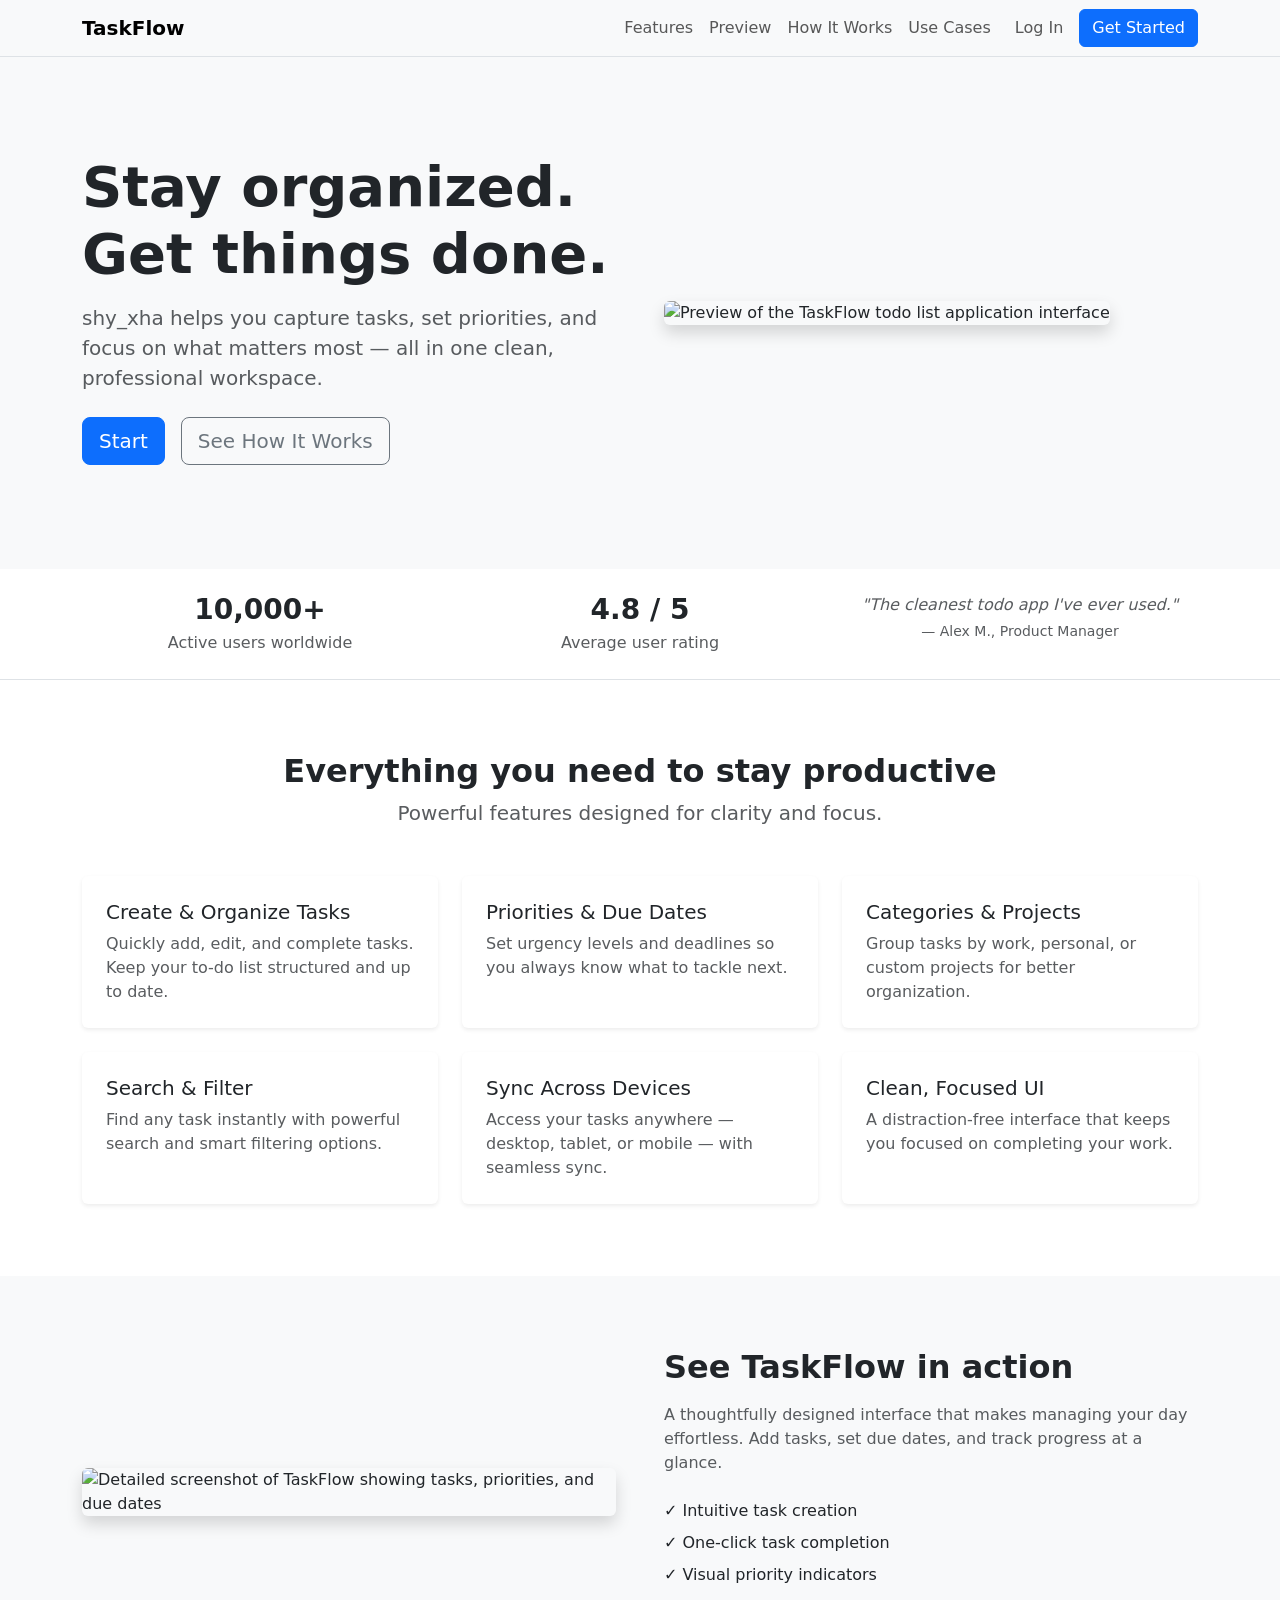
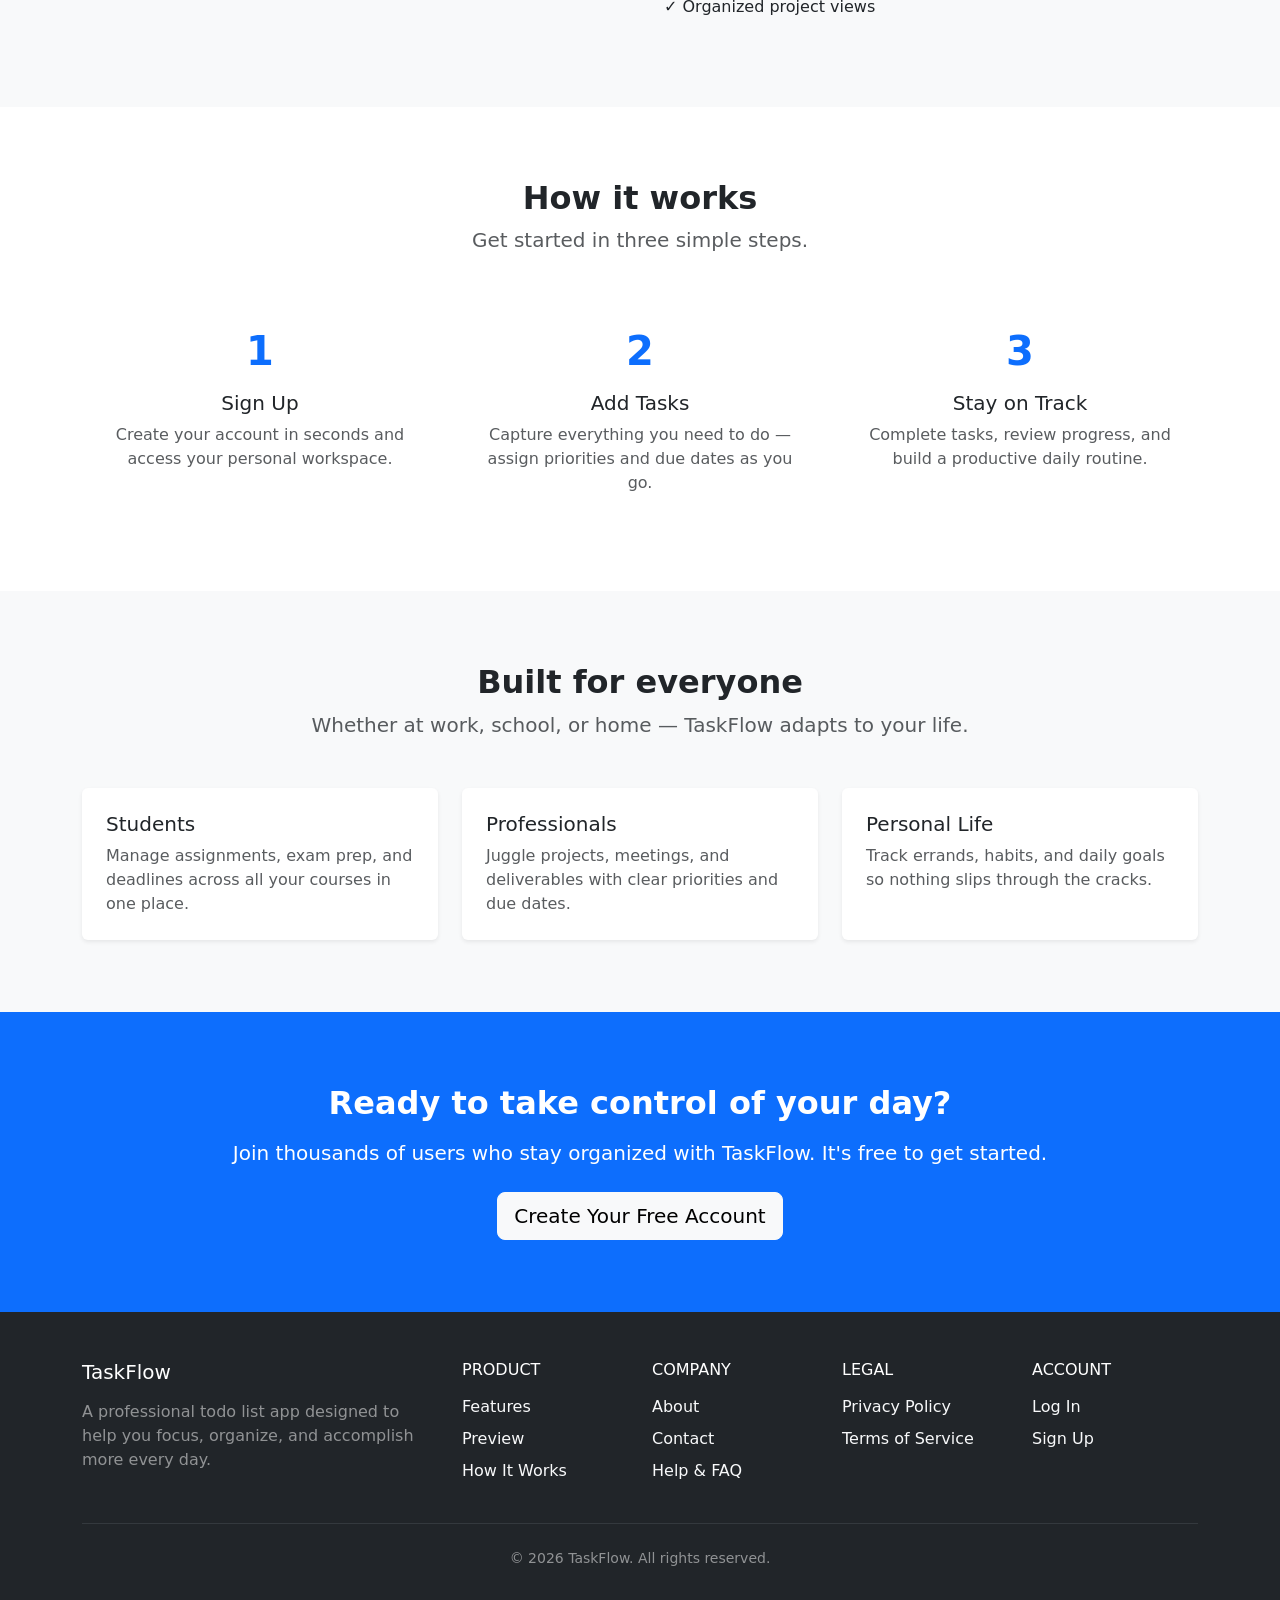
==== index.html @ 040ce237 "Add files via upload html part of todo list" ====
<!DOCTYPE html>
<html lang="en">
<head>
  <meta charset="UTF-8">
  <meta name="viewport" content="width=device-width, initial-scale=1.0">
  <meta name="description" content="A professional todo list app to help you stay organized and get things done.">
  <title>Shy_xhaTodo </title>
  <link href="https://cdn.jsdelivr.net/npm/bootstrap@5.3.3/dist/css/bootstrap.min.css" rel="stylesheet">
</head>
<body>

  <!-- Header & Navigation Section-->
  <header>
    <nav class="navbar navbar-expand-lg navbar-light bg-light border-bottom">
      <div class="container">
        <a class="navbar-brand fw-bold" href="#">TaskFlow</a>
        <button
          class="navbar-toggler"
          type="button"
          data-bs-toggle="collapse"
          data-bs-target="#mainNavbar"
          aria-controls="mainNavbar"
          aria-expanded="false"
          aria-label="Toggle navigation"
        >
          <span class="navbar-toggler-icon"></span>
        </button>
        <div class="collapse navbar-collapse" id="mainNavbar">
          <ul class="navbar-nav ms-auto mb-2 mb-lg-0 align-items-lg-center">
            <li class="nav-item">
              <a class="nav-link" href="#features">Features</a>
            </li>
            <li class="nav-item">
              <a class="nav-link" href="#preview">Preview</a>
            </li>
            <li class="nav-item">
              <a class="nav-link" href="#how-it-works">How It Works</a>
            </li>
            <li class="nav-item">
              <a class="nav-link" href="#use-cases">Use Cases</a>
            </li>
            <li class="nav-item ms-lg-2">
              <a class="nav-link" href="#">Log In</a>
            </li>
            <li class="nav-item ms-lg-2">
              <a class="btn btn-primary" href="#">Get Started</a>
            </li>
          </ul>
        </div>
      </div>
    </nav>
  </header>

  <main>

    <!-- Hero Section-->
    <section class="py-5 bg-light" id="hero">
      <div class="container py-5">
        <div class="row align-items-center g-5">
          <div class="col-lg-6">
            <h1 class="display-4 fw-bold mb-3">Stay organized. Get things done.</h1>
            <p class="lead text-muted mb-4">
              shy_xha helps you capture tasks, set priorities, and focus on what matters most — all in one clean, professional workspace.
            </p>
            <div class="d-flex flex-wrap align-items-center">
              <a class="btn btn-primary btn-lg me-3 mb-2" href="#">Start </a>
              <a class="btn btn-outline-secondary btn-lg mb-2" href="#how-it-works">See How It Works</a>
            </div>
          </div>
          <div class="col-lg-6">
            <figure class="mb-0">
              <img
                src="https://via.placeholder.com/600x400?text=TaskFlow+App+Preview"
                class="img-fluid rounded shadow"
                alt="Preview of the TaskFlow todo list application interface"
              >
            </figure>
          </div>
        </div>
      </div>
    </section>

    <!-- Social Proof Section-->
    <section class="py-4 border-bottom" id="social-proof">
      <div class="container">
        <div class="row text-center g-4">
          <div class="col-md-4">
            <p class="h3 fw-bold mb-1">10,000+</p>
            <p class="text-muted mb-0">Active users worldwide</p>
          </div>
          <div class="col-md-4">
            <p class="h3 fw-bold mb-1">4.8 / 5</p>
            <p class="text-muted mb-0">Average user rating</p>
          </div>
          <div class="col-md-4">
            <blockquote class="mb-0">
              <p class="fst-italic text-muted mb-1">"The cleanest todo app I've ever used."</p>
              <footer class="text-muted small">— Alex M., Product Manager</footer>
            </blockquote>
          </div>
        </div>
      </div>
    </section>

    <!-- Features Section-->
    <section class="py-5" id="features">
      <div class="container py-4">
        <div class="text-center mb-5">
          <h2 class="fw-bold">Everything you need to stay productive</h2>
          <p class="text-muted lead">Powerful features designed for clarity and focus.</p>
        </div>
        <div class="row g-4">
          <article class="col-md-6 col-lg-4">
            <div class="card h-100 border-0 shadow-sm">
              <div class="card-body p-4">
                <h3 class="h5 card-title">Create &amp; Organize Tasks</h3>
                <p class="card-text text-muted">
                  Quickly add, edit, and complete tasks. Keep your to-do list structured and up to date.
                </p>
              </div>
            </div>
          </article>
          <article class="col-md-6 col-lg-4">
            <div class="card h-100 border-0 shadow-sm">
              <div class="card-body p-4">
                <h3 class="h5 card-title">Priorities &amp; Due Dates</h3>
                <p class="card-text text-muted">
                  Set urgency levels and deadlines so you always know what to tackle next.
                </p>
              </div>
            </div>
          </article>
          <article class="col-md-6 col-lg-4">
            <div class="card h-100 border-0 shadow-sm">
              <div class="card-body p-4">
                <h3 class="h5 card-title">Categories &amp; Projects</h3>
                <p class="card-text text-muted">
                  Group tasks by work, personal, or custom projects for better organization.
                </p>
              </div>
            </div>
          </article>
          <article class="col-md-6 col-lg-4">
            <div class="card h-100 border-0 shadow-sm">
              <div class="card-body p-4">
                <h3 class="h5 card-title">Search &amp; Filter</h3>
                <p class="card-text text-muted">
                  Find any task instantly with powerful search and smart filtering options.
                </p>
              </div>
            </div>
          </article>
          <article class="col-md-6 col-lg-4">
            <div class="card h-100 border-0 shadow-sm">
              <div class="card-body p-4">
                <h3 class="h5 card-title">Sync Across Devices</h3>
                <p class="card-text text-muted">
                  Access your tasks anywhere — desktop, tablet, or mobile — with seamless sync.
                </p>
              </div>
            </div>
          </article>
          <article class="col-md-6 col-lg-4">
            <div class="card h-100 border-0 shadow-sm">
              <div class="card-body p-4">
                <h3 class="h5 card-title">Clean, Focused UI</h3>
                <p class="card-text text-muted">
                  A distraction-free interface that keeps you focused on completing your work.
                </p>
              </div>
            </div>
          </article>
        </div>
      </div>
    </section>

    <!-- Product Preview Section-->
    <section class="py-5 bg-light" id="preview">
      <div class="container py-4">
        <div class="row align-items-center g-5">
          <div class="col-lg-6 order-lg-2">
            <h2 class="fw-bold mb-3">See TaskFlow in action</h2>
            <p class="text-muted mb-4">
              A thoughtfully designed interface that makes managing your day effortless. Add tasks, set due dates, and track progress at a glance.
            </p>
            <ul class="list-unstyled">
              <li class="mb-2">✓ Intuitive task creation</li>
              <li class="mb-2">✓ One-click task completion</li>
              <li class="mb-2">✓ Visual priority indicators</li>
              <li class="mb-2">✓ Organized project views</li>
            </ul>
          </div>
          <div class="col-lg-6 order-lg-1">
            <figure class="mb-0">
              <img
                src="https://via.placeholder.com/600x450?text=Product+Screenshot"
                class="img-fluid rounded shadow"
                alt="Detailed screenshot of TaskFlow showing tasks, priorities, and due dates"
              >
            </figure>
          </div>
        </div>
      </div>
    </section>

    <!-- How It Works Section-->
    <section class="py-5" id="how-it-works">
      <div class="container py-4">
        <div class="text-center mb-5">
          <h2 class="fw-bold">How it works</h2>
          <p class="text-muted lead">Get started in three simple steps.</p>
        </div>
        <div class="row g-4 text-center">
          <article class="col-md-4">
            <div class="p-4">
              <p class="display-6 fw-bold text-primary mb-3">1</p>
              <h3 class="h5">Sign Up</h3>
              <p class="text-muted mb-0">
                Create your  account in seconds and access your personal workspace.
              </p>
            </div>
          </article>
          <article class="col-md-4">
            <div class="p-4">
              <p class="display-6 fw-bold text-primary mb-3">2</p>
              <h3 class="h5">Add Tasks</h3>
              <p class="text-muted mb-0">
                Capture everything you need to do — assign priorities and due dates as you go.
              </p>
            </div>
          </article>
          <article class="col-md-4">
            <div class="p-4">
              <p class="display-6 fw-bold text-primary mb-3">3</p>
              <h3 class="h5">Stay on Track</h3>
              <p class="text-muted mb-0">
                Complete tasks, review progress, and build a productive daily routine.
              </p>
            </div>
          </article>
        </div>
      </div>
    </section>

    <!-- Use Cases Section-->
    <section class="py-5 bg-light" id="use-cases">
      <div class="container py-4">
        <div class="text-center mb-5">
          <h2 class="fw-bold">Built for everyone</h2>
          <p class="text-muted lead">Whether at work, school, or home — TaskFlow adapts to your life.</p>
        </div>
        <div class="row g-4">
          <article class="col-md-4">
            <div class="card h-100 border-0 shadow-sm">
              <div class="card-body p-4">
                <h3 class="h5 card-title">Students</h3>
                <p class="card-text text-muted mb-0">
                  Manage assignments, exam prep, and deadlines across all your courses in one place.
                </p>
              </div>
            </div>
          </article>
          <article class="col-md-4">
            <div class="card h-100 border-0 shadow-sm">
              <div class="card-body p-4">
                <h3 class="h5 card-title">Professionals</h3>
                <p class="card-text text-muted mb-0">
                  Juggle projects, meetings, and deliverables with clear priorities and due dates.
                </p>
              </div>
            </div>
          </article>
          <article class="col-md-4">
            <div class="card h-100 border-0 shadow-sm">
              <div class="card-body p-4">
                <h3 class="h5 card-title">Personal Life</h3>
                <p class="card-text text-muted mb-0">
                  Track errands, habits, and daily goals so nothing slips through the cracks.
                </p>
              </div>
            </div>
          </article>
        </div>
      </div>
    </section>

    <!-- Final Call-to-Action Section-->
    <section class="py-5 bg-primary text-white" id="cta">
      <div class="container py-4 text-center">
        <h2 class="fw-bold mb-3">Ready to take control of your day?</h2>
        <p class="lead mb-4">
          Join thousands of users who stay organized with TaskFlow. It's free to get started.
        </p>
        <a class="btn btn-light btn-lg" href="#">Create Your Free Account</a>
      </div>
    </section>

  </main>

  <!-- Footer Section-->
  <footer class="py-5 bg-dark text-white">
    <div class="container">
      <div class="row g-4">
        <div class="col-lg-4">
          <h2 class="h5 mb-3">TaskFlow</h2>
          <p class="text-white-50 mb-0">
            A professional todo list app designed to help you focus, organize, and accomplish more every day.
          </p>
        </div>
        <div class="col-6 col-lg-2">
          <h3 class="h6 text-uppercase mb-3">Product</h3>
          <ul class="list-unstyled">
            <li class="mb-2"><a class="link-light text-decoration-none" href="#features">Features</a></li>
            <li class="mb-2"><a class="link-light text-decoration-none" href="#preview">Preview</a></li>
            <li class="mb-2"><a class="link-light text-decoration-none" href="#how-it-works">How It Works</a></li>
          </ul>
        </div>
        <div class="col-6 col-lg-2">
          <h3 class="h6 text-uppercase mb-3">Company</h3>
          <ul class="list-unstyled">
            <li class="mb-2"><a class="link-light text-decoration-none" href="#">About</a></li>
            <li class="mb-2"><a class="link-light text-decoration-none" href="#">Contact</a></li>
            <li class="mb-2"><a class="link-light text-decoration-none" href="#">Help &amp; FAQ</a></li>
          </ul>
        </div>
        <div class="col-6 col-lg-2">
          <h3 class="h6 text-uppercase mb-3">Legal</h3>
          <ul class="list-unstyled">
            <li class="mb-2"><a class="link-light text-decoration-none" href="#">Privacy Policy</a></li>
            <li class="mb-2"><a class="link-light text-decoration-none" href="#">Terms of Service</a></li>
          </ul>
        </div>
        <div class="col-6 col-lg-2">
          <h3 class="h6 text-uppercase mb-3">Account</h3>
          <ul class="list-unstyled">
            <li class="mb-2"><a class="link-light text-decoration-none" href="#">Log In</a></li>
            <li class="mb-2"><a class="link-light text-decoration-none" href="#">Sign Up</a></li>
          </ul>
        </div>
      </div>
      <hr class="border-secondary my-4">
      <p class="text-white-50 text-center mb-0 small">
        &copy; 2026 TaskFlow. All rights reserved.
      </p>
    </div>
  </footer>

  <script src="https://cdn.jsdelivr.net/npm/bootstrap@5.3.3/dist/js/bootstrap.bundle.min.js"></script>
</body>
</html>
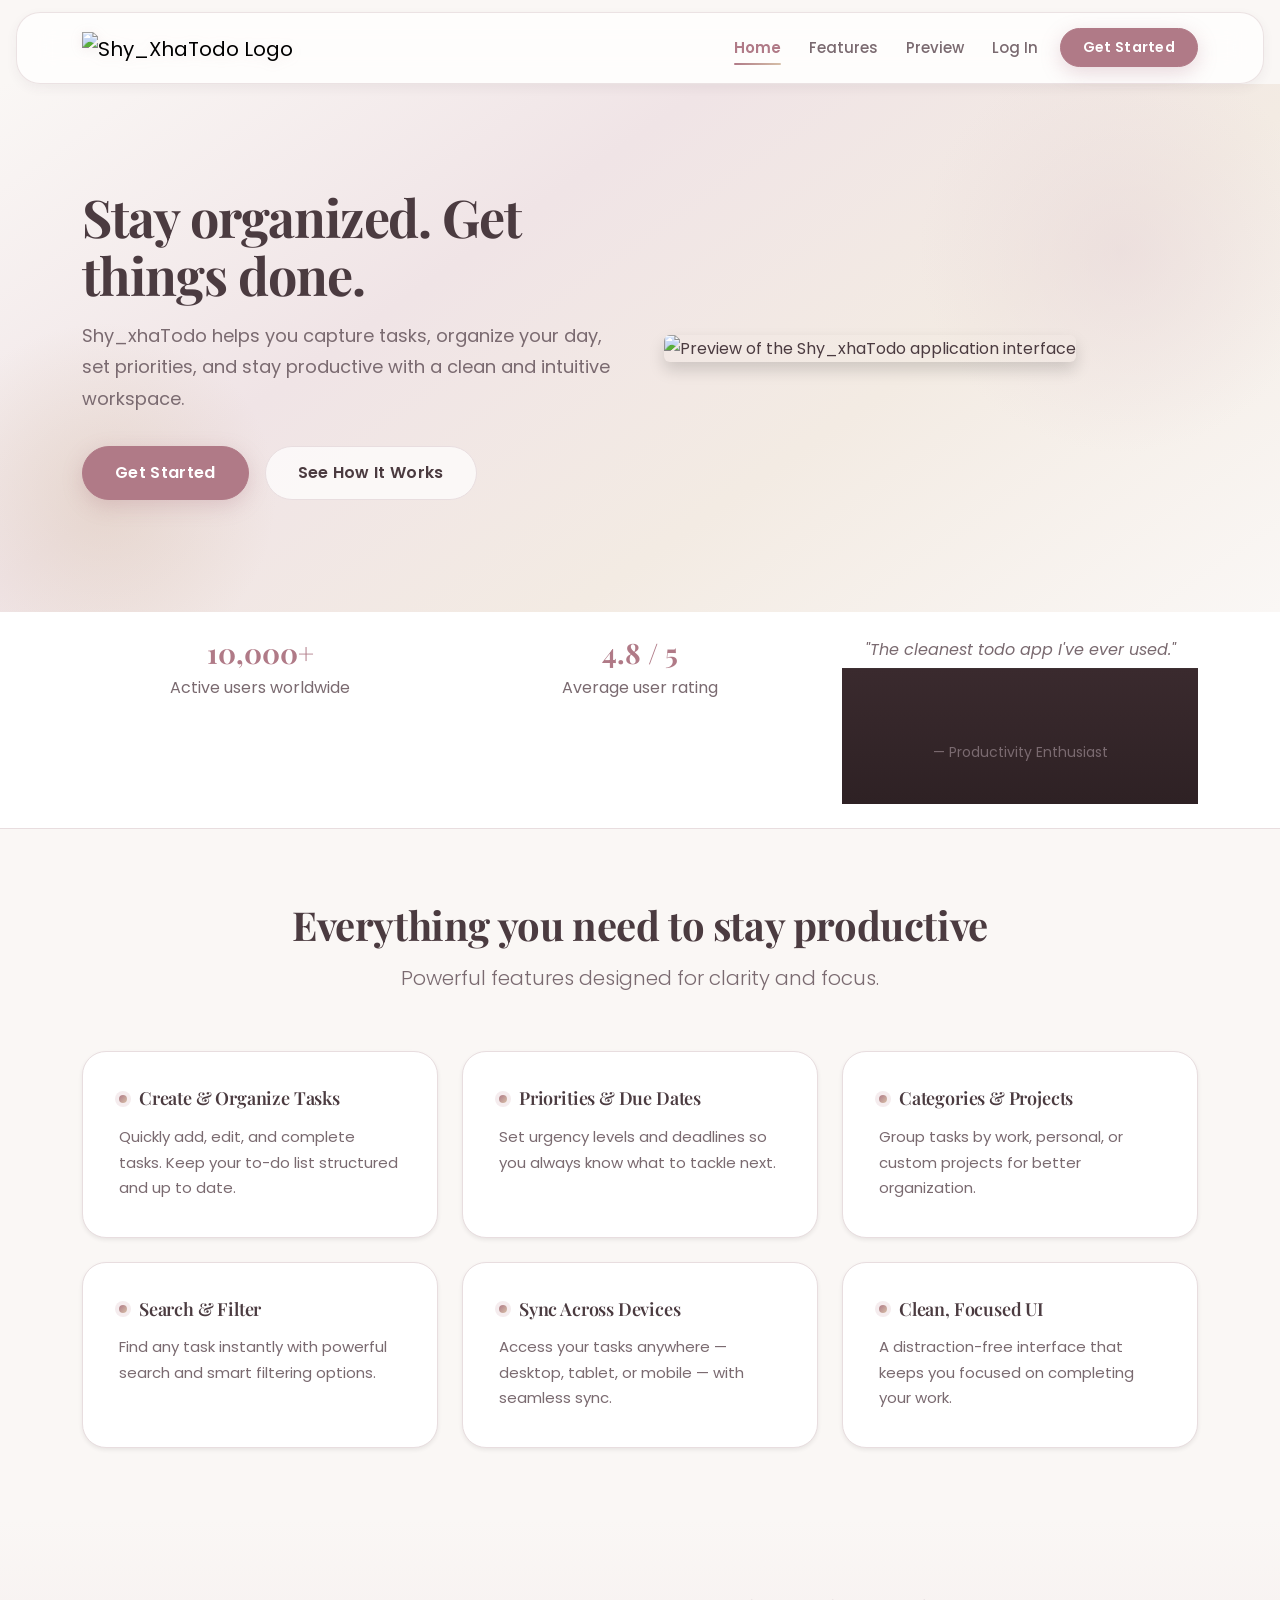
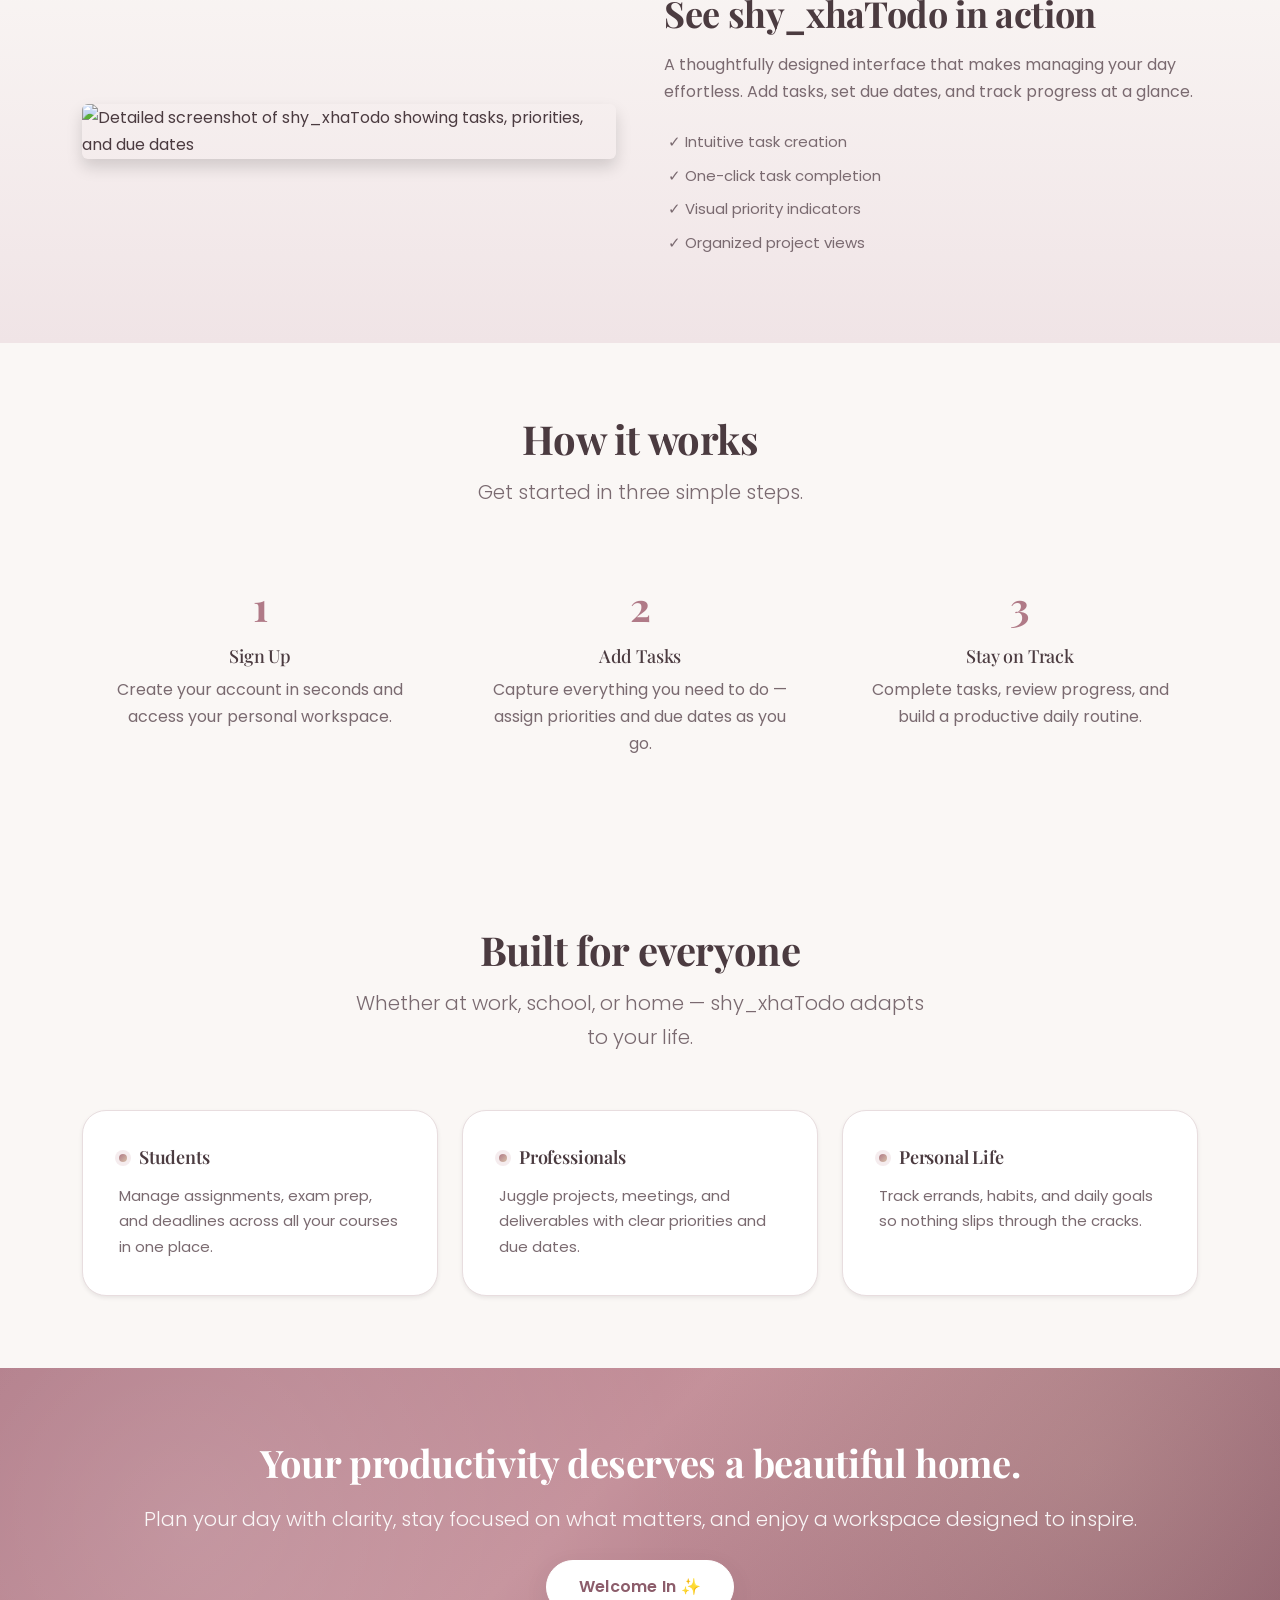
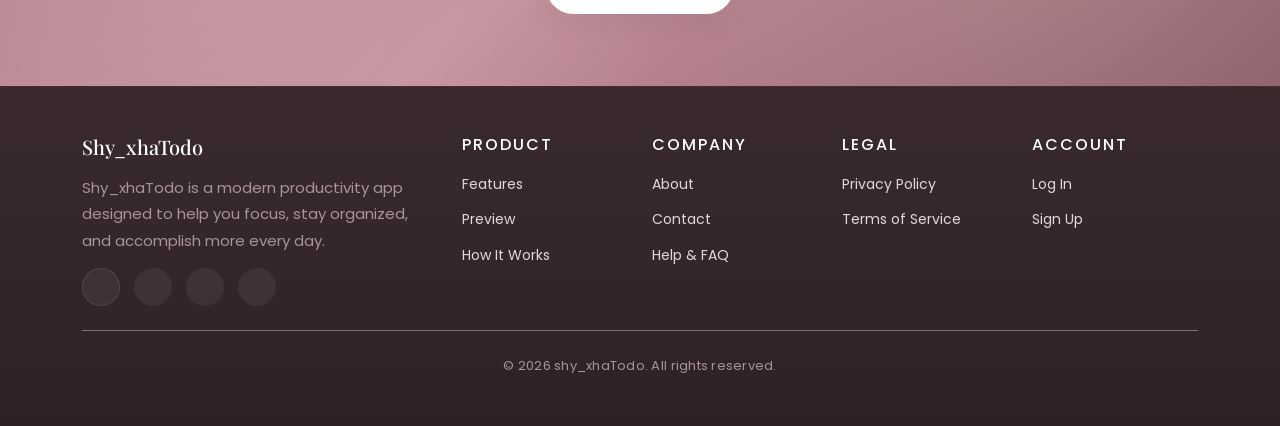
==== commit 6ada1168: "Add files via upload changes in html css and javascript" ====
--- a/index.html
+++ b/index.html
@@ -1,350 +1,368 @@
-<!DOCTYPE html>
-<html lang="en">
-<head>
-  <meta charset="UTF-8">
-  <meta name="viewport" content="width=device-width, initial-scale=1.0">
-  <meta name="description" content="A professional todo list app to help you stay organized and get things done.">
-  <title>Shy_xhaTodo </title>
-  <link href="https://cdn.jsdelivr.net/npm/bootstrap@5.3.3/dist/css/bootstrap.min.css" rel="stylesheet">
-</head>
-<body>
-
-  <!-- Header & Navigation Section-->
-  <header>
-    <nav class="navbar navbar-expand-lg navbar-light bg-light border-bottom">
-      <div class="container">
-        <a class="navbar-brand fw-bold" href="#">TaskFlow</a>
-        <button
-          class="navbar-toggler"
-          type="button"
-          data-bs-toggle="collapse"
-          data-bs-target="#mainNavbar"
-          aria-controls="mainNavbar"
-          aria-expanded="false"
-          aria-label="Toggle navigation"
-        >
-          <span class="navbar-toggler-icon"></span>
-        </button>
-        <div class="collapse navbar-collapse" id="mainNavbar">
-          <ul class="navbar-nav ms-auto mb-2 mb-lg-0 align-items-lg-center">
-            <li class="nav-item">
-              <a class="nav-link" href="#features">Features</a>
-            </li>
-            <li class="nav-item">
-              <a class="nav-link" href="#preview">Preview</a>
-            </li>
-            <li class="nav-item">
-              <a class="nav-link" href="#how-it-works">How It Works</a>
-            </li>
-            <li class="nav-item">
-              <a class="nav-link" href="#use-cases">Use Cases</a>
-            </li>
-            <li class="nav-item ms-lg-2">
-              <a class="nav-link" href="#">Log In</a>
-            </li>
-            <li class="nav-item ms-lg-2">
-              <a class="btn btn-primary" href="#">Get Started</a>
-            </li>
-          </ul>
-        </div>
-      </div>
-    </nav>
-  </header>
-
-  <main>
-
-    <!-- Hero Section-->
-    <section class="py-5 bg-light" id="hero">
-      <div class="container py-5">
-        <div class="row align-items-center g-5">
-          <div class="col-lg-6">
-            <h1 class="display-4 fw-bold mb-3">Stay organized. Get things done.</h1>
-            <p class="lead text-muted mb-4">
-              shy_xha helps you capture tasks, set priorities, and focus on what matters most — all in one clean, professional workspace.
-            </p>
-            <div class="d-flex flex-wrap align-items-center">
-              <a class="btn btn-primary btn-lg me-3 mb-2" href="#">Start </a>
-              <a class="btn btn-outline-secondary btn-lg mb-2" href="#how-it-works">See How It Works</a>
-            </div>
-          </div>
-          <div class="col-lg-6">
-            <figure class="mb-0">
-              <img
-                src="https://via.placeholder.com/600x400?text=TaskFlow+App+Preview"
-                class="img-fluid rounded shadow"
-                alt="Preview of the TaskFlow todo list application interface"
-              >
-            </figure>
-          </div>
-        </div>
-      </div>
-    </section>
-
-    <!-- Social Proof Section-->
-    <section class="py-4 border-bottom" id="social-proof">
-      <div class="container">
-        <div class="row text-center g-4">
-          <div class="col-md-4">
-            <p class="h3 fw-bold mb-1">10,000+</p>
-            <p class="text-muted mb-0">Active users worldwide</p>
-          </div>
-          <div class="col-md-4">
-            <p class="h3 fw-bold mb-1">4.8 / 5</p>
-            <p class="text-muted mb-0">Average user rating</p>
-          </div>
-          <div class="col-md-4">
-            <blockquote class="mb-0">
-              <p class="fst-italic text-muted mb-1">"The cleanest todo app I've ever used."</p>
-              <footer class="text-muted small">— Alex M., Product Manager</footer>
-            </blockquote>
-          </div>
-        </div>
-      </div>
-    </section>
-
-    <!-- Features Section-->
-    <section class="py-5" id="features">
-      <div class="container py-4">
-        <div class="text-center mb-5">
-          <h2 class="fw-bold">Everything you need to stay productive</h2>
-          <p class="text-muted lead">Powerful features designed for clarity and focus.</p>
-        </div>
-        <div class="row g-4">
-          <article class="col-md-6 col-lg-4">
-            <div class="card h-100 border-0 shadow-sm">
-              <div class="card-body p-4">
-                <h3 class="h5 card-title">Create &amp; Organize Tasks</h3>
-                <p class="card-text text-muted">
-                  Quickly add, edit, and complete tasks. Keep your to-do list structured and up to date.
-                </p>
-              </div>
-            </div>
-          </article>
-          <article class="col-md-6 col-lg-4">
-            <div class="card h-100 border-0 shadow-sm">
-              <div class="card-body p-4">
-                <h3 class="h5 card-title">Priorities &amp; Due Dates</h3>
-                <p class="card-text text-muted">
-                  Set urgency levels and deadlines so you always know what to tackle next.
-                </p>
-              </div>
-            </div>
-          </article>
-          <article class="col-md-6 col-lg-4">
-            <div class="card h-100 border-0 shadow-sm">
-              <div class="card-body p-4">
-                <h3 class="h5 card-title">Categories &amp; Projects</h3>
-                <p class="card-text text-muted">
-                  Group tasks by work, personal, or custom projects for better organization.
-                </p>
-              </div>
-            </div>
-          </article>
-          <article class="col-md-6 col-lg-4">
-            <div class="card h-100 border-0 shadow-sm">
-              <div class="card-body p-4">
-                <h3 class="h5 card-title">Search &amp; Filter</h3>
-                <p class="card-text text-muted">
-                  Find any task instantly with powerful search and smart filtering options.
-                </p>
-              </div>
-            </div>
-          </article>
-          <article class="col-md-6 col-lg-4">
-            <div class="card h-100 border-0 shadow-sm">
-              <div class="card-body p-4">
-                <h3 class="h5 card-title">Sync Across Devices</h3>
-                <p class="card-text text-muted">
-                  Access your tasks anywhere — desktop, tablet, or mobile — with seamless sync.
-                </p>
-              </div>
-            </div>
-          </article>
-          <article class="col-md-6 col-lg-4">
-            <div class="card h-100 border-0 shadow-sm">
-              <div class="card-body p-4">
-                <h3 class="h5 card-title">Clean, Focused UI</h3>
-                <p class="card-text text-muted">
-                  A distraction-free interface that keeps you focused on completing your work.
-                </p>
-              </div>
-            </div>
-          </article>
-        </div>
-      </div>
-    </section>
-
-    <!-- Product Preview Section-->
-    <section class="py-5 bg-light" id="preview">
-      <div class="container py-4">
-        <div class="row align-items-center g-5">
-          <div class="col-lg-6 order-lg-2">
-            <h2 class="fw-bold mb-3">See TaskFlow in action</h2>
-            <p class="text-muted mb-4">
-              A thoughtfully designed interface that makes managing your day effortless. Add tasks, set due dates, and track progress at a glance.
-            </p>
-            <ul class="list-unstyled">
-              <li class="mb-2">✓ Intuitive task creation</li>
-              <li class="mb-2">✓ One-click task completion</li>
-              <li class="mb-2">✓ Visual priority indicators</li>
-              <li class="mb-2">✓ Organized project views</li>
-            </ul>
-          </div>
-          <div class="col-lg-6 order-lg-1">
-            <figure class="mb-0">
-              <img
-                src="https://via.placeholder.com/600x450?text=Product+Screenshot"
-                class="img-fluid rounded shadow"
-                alt="Detailed screenshot of TaskFlow showing tasks, priorities, and due dates"
-              >
-            </figure>
-          </div>
-        </div>
-      </div>
-    </section>
-
-    <!-- How It Works Section-->
-    <section class="py-5" id="how-it-works">
-      <div class="container py-4">
-        <div class="text-center mb-5">
-          <h2 class="fw-bold">How it works</h2>
-          <p class="text-muted lead">Get started in three simple steps.</p>
-        </div>
-        <div class="row g-4 text-center">
-          <article class="col-md-4">
-            <div class="p-4">
-              <p class="display-6 fw-bold text-primary mb-3">1</p>
-              <h3 class="h5">Sign Up</h3>
-              <p class="text-muted mb-0">
-                Create your  account in seconds and access your personal workspace.
-              </p>
-            </div>
-          </article>
-          <article class="col-md-4">
-            <div class="p-4">
-              <p class="display-6 fw-bold text-primary mb-3">2</p>
-              <h3 class="h5">Add Tasks</h3>
-              <p class="text-muted mb-0">
-                Capture everything you need to do — assign priorities and due dates as you go.
-              </p>
-            </div>
-          </article>
-          <article class="col-md-4">
-            <div class="p-4">
-              <p class="display-6 fw-bold text-primary mb-3">3</p>
-              <h3 class="h5">Stay on Track</h3>
-              <p class="text-muted mb-0">
-                Complete tasks, review progress, and build a productive daily routine.
-              </p>
-            </div>
-          </article>
-        </div>
-      </div>
-    </section>
-
-    <!-- Use Cases Section-->
-    <section class="py-5 bg-light" id="use-cases">
-      <div class="container py-4">
-        <div class="text-center mb-5">
-          <h2 class="fw-bold">Built for everyone</h2>
-          <p class="text-muted lead">Whether at work, school, or home — TaskFlow adapts to your life.</p>
-        </div>
-        <div class="row g-4">
-          <article class="col-md-4">
-            <div class="card h-100 border-0 shadow-sm">
-              <div class="card-body p-4">
-                <h3 class="h5 card-title">Students</h3>
-                <p class="card-text text-muted mb-0">
-                  Manage assignments, exam prep, and deadlines across all your courses in one place.
-                </p>
-              </div>
-            </div>
-          </article>
-          <article class="col-md-4">
-            <div class="card h-100 border-0 shadow-sm">
-              <div class="card-body p-4">
-                <h3 class="h5 card-title">Professionals</h3>
-                <p class="card-text text-muted mb-0">
-                  Juggle projects, meetings, and deliverables with clear priorities and due dates.
-                </p>
-              </div>
-            </div>
-          </article>
-          <article class="col-md-4">
-            <div class="card h-100 border-0 shadow-sm">
-              <div class="card-body p-4">
-                <h3 class="h5 card-title">Personal Life</h3>
-                <p class="card-text text-muted mb-0">
-                  Track errands, habits, and daily goals so nothing slips through the cracks.
-                </p>
-              </div>
-            </div>
-          </article>
-        </div>
-      </div>
-    </section>
-
-    <!-- Final Call-to-Action Section-->
-    <section class="py-5 bg-primary text-white" id="cta">
-      <div class="container py-4 text-center">
-        <h2 class="fw-bold mb-3">Ready to take control of your day?</h2>
-        <p class="lead mb-4">
-          Join thousands of users who stay organized with TaskFlow. It's free to get started.
-        </p>
-        <a class="btn btn-light btn-lg" href="#">Create Your Free Account</a>
-      </div>
-    </section>
-
-  </main>
-
-  <!-- Footer Section-->
-  <footer class="py-5 bg-dark text-white">
-    <div class="container">
-      <div class="row g-4">
-        <div class="col-lg-4">
-          <h2 class="h5 mb-3">TaskFlow</h2>
-          <p class="text-white-50 mb-0">
-            A professional todo list app designed to help you focus, organize, and accomplish more every day.
-          </p>
-        </div>
-        <div class="col-6 col-lg-2">
-          <h3 class="h6 text-uppercase mb-3">Product</h3>
-          <ul class="list-unstyled">
-            <li class="mb-2"><a class="link-light text-decoration-none" href="#features">Features</a></li>
-            <li class="mb-2"><a class="link-light text-decoration-none" href="#preview">Preview</a></li>
-            <li class="mb-2"><a class="link-light text-decoration-none" href="#how-it-works">How It Works</a></li>
-          </ul>
-        </div>
-        <div class="col-6 col-lg-2">
-          <h3 class="h6 text-uppercase mb-3">Company</h3>
-          <ul class="list-unstyled">
-            <li class="mb-2"><a class="link-light text-decoration-none" href="#">About</a></li>
-            <li class="mb-2"><a class="link-light text-decoration-none" href="#">Contact</a></li>
-            <li class="mb-2"><a class="link-light text-decoration-none" href="#">Help &amp; FAQ</a></li>
-          </ul>
-        </div>
-        <div class="col-6 col-lg-2">
-          <h3 class="h6 text-uppercase mb-3">Legal</h3>
-          <ul class="list-unstyled">
-            <li class="mb-2"><a class="link-light text-decoration-none" href="#">Privacy Policy</a></li>
-            <li class="mb-2"><a class="link-light text-decoration-none" href="#">Terms of Service</a></li>
-          </ul>
-        </div>
-        <div class="col-6 col-lg-2">
-          <h3 class="h6 text-uppercase mb-3">Account</h3>
-          <ul class="list-unstyled">
-            <li class="mb-2"><a class="link-light text-decoration-none" href="#">Log In</a></li>
-            <li class="mb-2"><a class="link-light text-decoration-none" href="#">Sign Up</a></li>
-          </ul>
-        </div>
-      </div>
-      <hr class="border-secondary my-4">
-      <p class="text-white-50 text-center mb-0 small">
-        &copy; 2026 TaskFlow. All rights reserved.
-      </p>
-    </div>
-  </footer>
-
-  <script src="https://cdn.jsdelivr.net/npm/bootstrap@5.3.3/dist/js/bootstrap.bundle.min.js"></script>
-</body>
-</html>
+<!DOCTYPE html>
+<html lang="en">
+<head>
+  <meta charset="UTF-8">
+  <meta name="viewport" content="width=device-width, initial-scale=1.0">
+  <meta name="description" content="Shy_xhaTodo is a modern productivity platform that helps you organize tasks, manage priorities, and stay focused every day.">
+  <title>Shy_xhaTodo </title>
+  <link rel="icon" type="image/jpeg" href="favicon.jpeg">
+
+  <!-- Bootstrap CSS -->
+  <link href="https://cdn.jsdelivr.net/npm/bootstrap@5.3.3/dist/css/bootstrap.min.css" rel="stylesheet">
+
+  <!-- Custom CSS -->
+  <link rel="stylesheet" href="style.css">
+</head>
+<body>
+
+  <!-- Header & Navigation Section-->
+  <header>
+             
+    
+    <nav class="navbar navbar-expand-lg navbar-light bg-light border-bottom">
+      <div class="container">
+        <a class="navbar-brand" href="index.html">
+          <img src="logo.jpeg" alt="Shy_XhaTodo Logo" width="140">
+      </a>
+        <button
+          class="navbar-toggler"
+          type="button"
+          data-bs-toggle="collapse"
+          data-bs-target="#mainNavbar"
+          aria-controls="mainNavbar"
+          aria-expanded="false"
+          aria-label="Toggle navigation"
+        >
+          <span class="navbar-toggler-icon"></span>
+        </button>
+        <div class="collapse navbar-collapse" id="mainNavbar">
+          <ul class="navbar-nav ms-auto mb-2 mb-lg-0 align-items-lg-center">
+            <li class="nav-item">
+              <a class="nav-link active" href="index.html">Home</a>
+          </li>
+            <li class="nav-item">
+              <a class="nav-link" href="#features">Features</a>
+            </li>
+            <li class="nav-item">
+              <a class="nav-link" href="#preview">Preview</a>
+            </li>
+            
+              <li class="nav-item">
+            
+              <a class="nav-link" href="login.html">Log In</a>
+            </li>
+            <li class="nav-item ms-lg-2">
+            
+              <a class="btn btn-primary" href="signup.html">Get Started</a>
+            </li>
+          </ul>
+        </div>
+      </div>
+    </nav>
+  </header>
+
+  <main>
+
+    <!-- Hero Section-->
+
+    <section class="py-5 bg-light" id="hero">
+      <div class="container py-5">
+        <div class="row align-items-center g-5">
+          <div class="col-lg-6">
+            <h1 class="display-4 fw-bold mb-3">Stay organized. Get things done.</h1>
+            <p class="lead text-muted mb-4">
+              
+              Shy_xhaTodo helps you capture tasks, organize your day, set priorities, and stay productive with a clean and intuitive workspace.
+            </p>
+            <div class="d-flex flex-wrap align-items-center">
+          
+              <a class="btn btn-primary btn-lg me-3 mb-2" href="signup.html">Get Started</a>
+              <a class="btn btn-outline-secondary btn-lg mb-2" href="#how-it-works">See How It Works</a>
+            </div>
+          </div>
+          <div class="col-lg-6">
+            <figure class="mb-0">
+              <img
+                src="hero-image.jpeg"
+                class="img-fluid rounded shadow"
+                alt="Preview of the Shy_xhaTodo application interface">
+            </figure>
+          </div>
+        </div>
+      </div>
+    </section>
+
+    <!-- Social Proof Section-->
+    <section class="py-4 border-bottom" id="social-proof">
+      <div class="container">
+        <div class="row text-center g-4">
+          <div class="col-md-4">
+            <p class="h3 fw-bold mb-1">10,000+</p>
+            <p class="text-muted mb-0">Active users worldwide</p>
+          </div>
+          <div class="col-md-4">
+            <p class="h3 fw-bold mb-1">4.8 / 5</p>
+            <p class="text-muted mb-0">Average user rating</p>
+          </div>
+          <div class="col-md-4">
+            <blockquote class="mb-0">
+              <p class="fst-italic text-muted mb-1">"The cleanest todo app I've ever used."</p>
+              <footer class="text-muted small">— Productivity Enthusiast</footer>
+            </blockquote>
+          </div>
+        </div>
+      </div>
+    </section>
+
+    <!-- Features Section-->
+    <section class="py-5" id="features">
+      <div class="container py-4">
+        <div class="text-center mb-5">
+          <h2 class="fw-bold">Everything you need to stay productive</h2>
+          <p class="text-muted lead">Powerful features designed for clarity and focus.</p>
+        </div>
+        <div class="row g-4">
+          <article class="col-md-6 col-lg-4">
+            <div class="card h-100 border-0 shadow-sm">
+              <div class="card-body p-4">
+                <h3 class="h5 card-title">Create &amp; Organize Tasks</h3>
+                <p class="card-text text-muted">
+                  Quickly add, edit, and complete tasks. Keep your to-do list structured and up to date.
+                </p>
+              </div>
+            </div>
+          </article>
+          <article class="col-md-6 col-lg-4">
+            <div class="card h-100 border-0 shadow-sm">
+              <div class="card-body p-4">
+                <h3 class="h5 card-title">Priorities &amp; Due Dates</h3>
+                <p class="card-text text-muted">
+                  Set urgency levels and deadlines so you always know what to tackle next.
+                </p>
+              </div>
+            </div>
+          </article>
+          <article class="col-md-6 col-lg-4">
+            <div class="card h-100 border-0 shadow-sm">
+              <div class="card-body p-4">
+                <h3 class="h5 card-title">Categories &amp; Projects</h3>
+                <p class="card-text text-muted">
+                  Group tasks by work, personal, or custom projects for better organization.
+                </p>
+              </div>
+            </div>
+          </article>
+          <article class="col-md-6 col-lg-4">
+            <div class="card h-100 border-0 shadow-sm">
+              <div class="card-body p-4">
+                <h3 class="h5 card-title">Search &amp; Filter</h3>
+                <p class="card-text text-muted">
+                  Find any task instantly with powerful search and smart filtering options.
+                </p>
+              </div>
+            </div>
+          </article>
+          <article class="col-md-6 col-lg-4">
+            <div class="card h-100 border-0 shadow-sm">
+              <div class="card-body p-4">
+                <h3 class="h5 card-title">Sync Across Devices</h3>
+                <p class="card-text text-muted">
+                  Access your tasks anywhere — desktop, tablet, or mobile — with seamless sync.
+                </p>
+              </div>
+            </div>
+          </article>
+          <article class="col-md-6 col-lg-4">
+            <div class="card h-100 border-0 shadow-sm">
+              <div class="card-body p-4">
+                <h3 class="h5 card-title">Clean, Focused UI</h3>
+                <p class="card-text text-muted">
+                  A distraction-free interface that keeps you focused on completing your work.
+                </p>
+              </div>
+            </div>
+          </article>
+        </div>
+      </div>
+    </section>
+
+    <!-- Product Preview Section-->
+    
+    <section class="py-5 bg-light" id="preview">
+      <div class="container py-4">
+        <div class="row align-items-center g-5">
+          <div class="col-lg-6 order-lg-2">
+            <h2 class="fw-bold mb-3">See shy_xhaTodo in action</h2>
+            <p class="text-muted mb-4">
+              A thoughtfully designed interface that makes managing your day effortless. Add tasks, set due dates, and track progress at a glance.
+            </p>
+            <ul class="list-unstyled">
+              <li class="mb-2">✓ Intuitive task creation</li>
+              <li class="mb-2">✓ One-click task completion</li>
+              <li class="mb-2">✓ Visual priority indicators</li>
+              <li class="mb-2">✓ Organized project views</li>
+            </ul>
+          </div>
+          <div class="col-lg-6 order-lg-1">
+            <figure class="mb-0">
+              <img
+              src="preview.jpeg"
+                class="img-fluid rounded shadow"
+                alt="Detailed screenshot of shy_xhaTodo showing tasks, priorities, and due dates"
+              >
+            </figure>
+          </div>
+        </div>
+      </div>
+    </section>
+
+    <!-- How It Works Section-->
+    <section class="py-5" id="how-it-works">
+      <div class="container py-4">
+        <div class="text-center mb-5">
+          <h2 class="fw-bold">How it works</h2>
+          <p class="text-muted lead">Get started in three simple steps.</p>
+        </div>
+        <div class="row g-4 text-center">
+          <article class="col-md-4">
+            <div class="p-4">
+              <p class="display-6 fw-bold text-primary mb-3">1</p>
+              <h3 class="h5">Sign Up</h3>
+              <p class="text-muted mb-0">
+                Create your  account in seconds and access your personal workspace.
+              </p>
+            </div>
+          </article>
+          <article class="col-md-4">
+            <div class="p-4">
+              <p class="display-6 fw-bold text-primary mb-3">2</p>
+              <h3 class="h5">Add Tasks</h3>
+              <p class="text-muted mb-0">
+                Capture everything you need to do — assign priorities and due dates as you go.
+              </p>
+            </div>
+          </article>
+          <article class="col-md-4">
+            <div class="p-4">
+              <p class="display-6 fw-bold text-primary mb-3">3</p>
+              <h3 class="h5">Stay on Track</h3>
+              <p class="text-muted mb-0">
+                Complete tasks, review progress, and build a productive daily routine.
+              </p>
+            </div>
+          </article>
+        </div>
+      </div>
+    </section>
+
+    <!-- Use Cases Section-->
+    <section class="py-5 bg-light" id="use-cases">
+      <div class="container py-4">
+        <div class="text-center mb-5">
+          <h2 class="fw-bold">Built for everyone</h2>
+          <p class="text-muted lead">Whether at work, school, or home — shy_xhaTodo adapts to your life.</p>
+        </div>
+        <div class="row g-4">
+          <article class="col-md-4">
+            <div class="card h-100 border-0 shadow-sm">
+              <div class="card-body p-4">
+                <h3 class="h5 card-title">Students</h3>
+                <p class="card-text text-muted mb-0">
+                  Manage assignments, exam prep, and deadlines across all your courses in one place.
+                </p>
+              </div>
+            </div>
+          </article>
+          <article class="col-md-4">
+            <div class="card h-100 border-0 shadow-sm">
+              <div class="card-body p-4">
+                <h3 class="h5 card-title">Professionals</h3>
+                <p class="card-text text-muted mb-0">
+                  Juggle projects, meetings, and deliverables with clear priorities and due dates.
+                </p>
+              </div>
+            </div>
+          </article>
+          <article class="col-md-4">
+            <div class="card h-100 border-0 shadow-sm">
+              <div class="card-body p-4">
+                <h3 class="h5 card-title">Personal Life</h3>
+                <p class="card-text text-muted mb-0">
+                  Track errands, habits, and daily goals so nothing slips through the cracks.
+                </p>
+              </div>
+            </div>
+          </article>
+        </div>
+      </div>
+    </section>
+
+    <!-- Final Call-to-Action Section-->
+    <section class="py-5 bg-primary text-white" id="cta">
+      <div class="container py-4 text-center">
+        <h2 class="fw-bold mb-3">Your productivity deserves a beautiful home.</h2>
+        <p class="lead mb-4">
+          Plan your day with clarity, stay focused on what matters, and enjoy a workspace designed to inspire.
+        </p>
+        
+        <a class="btn btn-light btn-lg" href="signup.html">Welcome In ✨</a>
+      </div>
+    </section>
+
+  </main>
+
+  <!-- Footer Section-->
+  <footer class="py-5 bg-dark text-white">
+    <div class="container">
+      <div class="row g-4">
+        <div class="col-lg-4">
+          <h2 class="h5 mb-3">Shy_xhaTodo</h2>
+          <p class="text-white-50 mb-0">
+          
+            Shy_xhaTodo is a modern productivity app designed to help you focus, stay organized, and accomplish more every day.
+          </p>
+        </div>
+        <div class="col-6 col-lg-2">
+          <h3 class="h6 text-uppercase mb-3">Product</h3>
+          <ul class="list-unstyled">
+            <li class="mb-2"><a class="link-light text-decoration-none" href="#features">Features</a></li>
+            <li class="mb-2"><a class="link-light text-decoration-none" href="#preview">Preview</a></li>
+            <li class="mb-2"><a class="link-light text-decoration-none" href="#how-it-works">How It Works</a></li>
+          </ul>
+        </div>
+        <div class="col-6 col-lg-2">
+          <h3 class="h6 text-uppercase mb-3">Company</h3>
+          <ul class="list-unstyled">
+            <li class="mb-2"><a class="link-light text-decoration-none" href="#">About</a></li>
+            <li class="mb-2"><a class="link-light text-decoration-none" href="#">Contact</a></li>
+            <li class="mb-2"><a class="link-light text-decoration-none" href="#">Help &amp; FAQ</a></li>
+          </ul>
+        </div>
+        <div class="col-6 col-lg-2">
+          <h3 class="h6 text-uppercase mb-3">Legal</h3>
+          <ul class="list-unstyled">
+            <li class="mb-2"><a class="link-light text-decoration-none" href="#">Privacy Policy</a></li>
+            <li class="mb-2"><a class="link-light text-decoration-none" href="#">Terms of Service</a></li>
+          </ul>
+        </div>
+        <div class="col-6 col-lg-2">
+          <h3 class="h6 text-uppercase mb-3">Account</h3>
+          <ul class="list-unstyled">
+            <li class="mb-2">
+            <a class="link-light text-decoration-none" href="login.html">Log In</a></li>
+            <li class="mb-2">
+              <a class="link-light text-decoration-none" href="signup.html">Sign Up</a></li>
+          </ul>
+        </div>
+      </div>
+      <hr class="border-secondary my-4">
+      <p class="text-white-50 text-center mb-0 small">
+        &copy; 2026 shy_xhaTodo. All rights reserved.
+      </p>
+    </div>
+  </footer>
+
+  <script src="https://cdn.jsdelivr.net/npm/bootstrap@5.3.3/dist/js/bootstrap.bundle.min.js"></script>
+  <script src="script.js"></script>
+</body>
+</html>
--- a/style.css
+++ b/style.css
@@ -0,0 +1,1154 @@
+/* ==========================================================================
+   Shy_xhaTodo — Premium Pinterest-Inspired Productivity Stylesheet
+   Bootstrap 5 compatible · CSS-only redesign · No HTML modifications
+   ========================================================================== */
+
+
+/* --------------------------------------------------------------------------
+   Google Font Import
+   -------------------------------------------------------------------------- */
+@import url("https://fonts.googleapis.com/css2?family=Playfair+Display:ital,wght@0,500;0,600;0,700;1,500&family=Poppins:wght@300;400;500;600;700&display=swap");
+
+
+/* --------------------------------------------------------------------------
+   CSS Variables — Brand Design Tokens
+   -------------------------------------------------------------------------- */
+:root {
+  /* Brand Palette */
+  --color-bg: #faf7f5;
+  --color-card: #ffffff;
+  --color-primary: #b07a87;
+  --color-secondary: #e7d6d9;
+  --color-accent: #d6bfa8;
+  --color-text: #4b3b40;
+  --color-text-muted: #7a6a70;
+  --color-border: #e8dddf;
+  --color-primary-hover: #8c5d6b;
+  --color-success: #9bb89c;
+
+  /* Derived Tones */
+  --color-primary-light: #c99aa4;
+  --color-primary-subtle: #f5ecee;
+  --color-accent-subtle: #f3ebe3;
+  --color-secondary-soft: #f0e4e6;
+  --color-white: #ffffff;
+
+  /* Footer — Warm Dark */
+  --color-footer-bg: #3a2a2e;
+  --color-footer-deep: #2e2124;
+  --color-footer-text: #e7d6d9;
+  --color-footer-muted: #a89499;
+
+  /* Shadows — Soft & Warm */
+  --shadow-xs: 0 1px 3px rgba(75, 59, 64, 0.04);
+  --shadow-sm: 0 4px 12px rgba(75, 59, 64, 0.06);
+  --shadow-md: 0 8px 24px rgba(75, 59, 64, 0.08);
+  --shadow-lg: 0 16px 40px rgba(75, 59, 64, 0.1);
+  --shadow-xl: 0 24px 56px rgba(176, 122, 135, 0.14);
+  --shadow-primary: 0 6px 20px rgba(176, 122, 135, 0.28);
+  --shadow-glow: 0 0 0 1px rgba(176, 122, 135, 0.12), 0 12px 32px rgba(176, 122, 135, 0.16);
+
+  /* Typography */
+  --font-heading: "Playfair Display", Georgia, "Times New Roman", serif;
+  --font-body: "Poppins", -apple-system, BlinkMacSystemFont, "Segoe UI", sans-serif;
+  --font-size-base: 1rem;
+  --line-height-base: 1.7;
+
+  /* Spacing & Shape */
+  --section-padding-y: 6rem;
+  --radius-sm: 0.75rem;
+  --radius-md: 1rem;
+  --radius-lg: 1.5rem;
+  --radius-xl: 1.75rem;
+  --radius-card: 24px;
+  --radius-pill: 50rem;
+
+  /* Motion */
+  --transition-fast: 0.2s cubic-bezier(0.4, 0, 0.2, 1);
+  --transition-base: 0.35s cubic-bezier(0.4, 0, 0.2, 1);
+  --transition-slow: 0.5s cubic-bezier(0.4, 0, 0.2, 1);
+
+  /* Bootstrap Overrides */
+  --bs-primary: #b07a87;
+  --bs-primary-rgb: 176, 122, 135;
+  --bs-body-font-family: var(--font-body);
+  --bs-body-color: var(--color-text);
+  --bs-body-bg: var(--color-bg);
+  --bs-border-color: var(--color-border);
+  --bs-link-color: var(--color-primary);
+  --bs-link-hover-color: var(--color-primary-hover);
+}
+
+
+/* --------------------------------------------------------------------------
+   Keyframe Animations
+   -------------------------------------------------------------------------- */
+@keyframes fadeInUp {
+  from {
+    opacity: 0;
+    transform: translateY(24px);
+  }
+  to {
+    opacity: 1;
+    transform: translateY(0);
+  }
+}
+
+@keyframes fadeIn {
+  from { opacity: 0; }
+  to { opacity: 1; }
+}
+
+@keyframes float {
+  0%, 100% { transform: translateY(0); }
+  50% { transform: translateY(-10px); }
+}
+
+@keyframes gentlePulse {
+  0%, 100% { opacity: 0.45; }
+  50% { opacity: 0.7; }
+}
+
+
+/* --------------------------------------------------------------------------
+   Base & Global Styles
+   -------------------------------------------------------------------------- */
+html {
+  scroll-behavior: smooth;
+}
+
+body {
+  font-family: var(--font-body);
+  font-size: var(--font-size-base);
+  font-weight: 400;
+  line-height: var(--line-height-base);
+  color: var(--color-text);
+  background-color: var(--color-bg);
+  -webkit-font-smoothing: antialiased;
+  -moz-osx-font-smoothing: grayscale;
+}
+
+h1, h2, h3, h4, h5, h6,
+.display-4,
+.display-6 {
+  font-family: var(--font-heading);
+  font-weight: 600;
+  color: var(--color-text);
+  letter-spacing: -0.01em;
+}
+
+p {
+  color: var(--color-text-muted);
+}
+
+a {
+  transition: color var(--transition-fast), opacity var(--transition-fast);
+}
+
+a:focus-visible,
+.btn:focus-visible,
+.form-control:focus-visible,
+.form-check-input:focus-visible,
+.navbar-toggler:focus-visible {
+  outline: 2px solid var(--color-primary);
+  outline-offset: 3px;
+}
+
+img {
+  max-width: 100%;
+  height: auto;
+}
+
+::selection {
+  background-color: var(--color-secondary);
+  color: var(--color-text);
+}
+
+main > section {
+  padding-top: var(--section-padding-y);
+  padding-bottom: var(--section-padding-y);
+}
+
+.text-muted {
+  color: var(--color-text-muted) !important;
+}
+
+.bg-light {
+  background-color: var(--color-bg) !important;
+}
+
+.bg-primary {
+  background-color: var(--color-primary) !important;
+}
+
+.bg-dark {
+  background-color: var(--color-footer-bg) !important;
+}
+
+
+/* --------------------------------------------------------------------------
+   Navbar
+   -------------------------------------------------------------------------- */
+header {
+  position: sticky;
+  top: 0;
+  z-index: 1030;
+  padding: 0.75rem 1rem 0;
+}
+
+header .navbar {
+  background: rgba(255, 255, 255, 0.72) !important;
+  backdrop-filter: blur(18px) saturate(160%);
+  -webkit-backdrop-filter: blur(18px) saturate(160%);
+  border: 1px solid rgba(232, 221, 223, 0.85) !important;
+  border-radius: var(--radius-lg);
+  box-shadow: var(--shadow-sm);
+  padding: 0.75rem 1.25rem;
+  transition:
+    box-shadow var(--transition-base),
+    background var(--transition-base),
+    border-color var(--transition-base);
+}
+
+header .navbar-brand {
+  padding: 0;
+  margin-right: 1rem;
+  transition: transform var(--transition-base), opacity var(--transition-base);
+}
+
+header .navbar-brand img {
+  width: 140px;
+  max-height: 48px;
+  object-fit: contain;
+  filter: drop-shadow(0 2px 6px rgba(176, 122, 135, 0.12));
+  transition: transform var(--transition-base), filter var(--transition-base);
+}
+
+header .navbar-brand:hover {
+  transform: translateY(-1px);
+}
+
+header .navbar-brand:hover img {
+  transform: scale(1.03);
+  filter: drop-shadow(0 4px 12px rgba(176, 122, 135, 0.2));
+}
+
+header .nav-link {
+  font-family: var(--font-body);
+  font-size: 0.9375rem;
+  font-weight: 500;
+  color: var(--color-text-muted) !important;
+  padding: 0.5rem 0.875rem !important;
+  border-radius: var(--radius-pill);
+  position: relative;
+  transition: color var(--transition-fast);
+}
+
+header .nav-link::after {
+  content: "";
+  position: absolute;
+  left: 0.875rem;
+  right: 0.875rem;
+  bottom: 0.25rem;
+  height: 2px;
+  background: linear-gradient(90deg, var(--color-primary), var(--color-accent));
+  border-radius: var(--radius-pill);
+  transform: scaleX(0);
+  transform-origin: center;
+  transition: transform var(--transition-base);
+}
+
+header .nav-link:hover {
+  color: var(--color-primary) !important;
+  background-color: transparent;
+}
+
+header .nav-link:hover::after,
+header .nav-link.active::after {
+  transform: scaleX(1);
+}
+
+header .nav-link.active {
+  color: var(--color-primary) !important;
+  font-weight: 600;
+  background-color: transparent;
+}
+
+header .navbar-toggler {
+  border: 1px solid var(--color-border);
+  padding: 0.5rem 0.625rem;
+  border-radius: var(--radius-sm);
+  transition: border-color var(--transition-fast), box-shadow var(--transition-fast);
+}
+
+header .navbar-toggler:focus {
+  box-shadow: 0 0 0 4px rgba(176, 122, 135, 0.18);
+}
+
+header .navbar-collapse {
+  transition: all var(--transition-base);
+}
+
+
+/* --------------------------------------------------------------------------
+   Hero Section
+   -------------------------------------------------------------------------- */
+#hero {
+  background: linear-gradient(
+    145deg,
+    var(--color-bg) 0%,
+    var(--color-secondary-soft) 35%,
+    var(--color-accent-subtle) 65%,
+    var(--color-bg) 100%
+  ) !important;
+  position: relative;
+  overflow: hidden;
+  padding-top: calc(var(--section-padding-y) + 1rem);
+  padding-bottom: calc(var(--section-padding-y) + 1rem);
+}
+
+#hero::before,
+#hero::after {
+  content: "";
+  position: absolute;
+  border-radius: 50%;
+  pointer-events: none;
+  animation: gentlePulse 8s ease-in-out infinite;
+}
+
+#hero::before {
+  top: -8%;
+  right: -4%;
+  width: 420px;
+  height: 420px;
+  background: radial-gradient(circle, rgba(231, 214, 217, 0.55) 0%, transparent 68%);
+}
+
+#hero::after {
+  bottom: -12%;
+  left: -6%;
+  width: 360px;
+  height: 360px;
+  background: radial-gradient(circle, rgba(214, 191, 168, 0.4) 0%, transparent 68%);
+  animation-delay: -4s;
+}
+
+#hero .container {
+  position: relative;
+  z-index: 1;
+}
+
+#hero .col-lg-6:first-child {
+  animation: fadeInUp 0.8s ease both;
+}
+
+#hero .col-lg-6:last-child {
+  animation: fadeInUp 0.8s ease 0.15s both;
+}
+
+#hero .display-4 {
+  font-size: clamp(2.125rem, 5vw, 3.25rem);
+  font-weight: 700;
+  line-height: 1.12;
+  letter-spacing: -0.02em;
+  color: var(--color-text);
+  margin-bottom: 1.25rem;
+}
+
+#hero .lead {
+  font-family: var(--font-body);
+  font-size: clamp(1rem, 2vw, 1.125rem);
+  font-weight: 400;
+  color: var(--color-text-muted);
+  max-width: 34rem;
+  line-height: 1.75;
+  margin-bottom: 2rem !important;
+}
+
+#hero figure {
+  position: relative;
+}
+
+#hero figure img {
+  border-radius: var(--radius-xl);
+  box-shadow: var(--shadow-lg);
+  animation: float 5s ease-in-out infinite;
+  transition:
+    transform var(--transition-slow),
+    box-shadow var(--transition-slow);
+}
+
+#hero figure img:hover {
+  animation-play-state: paused;
+  transform: translateY(-8px) scale(1.015);
+  box-shadow: var(--shadow-xl);
+}
+
+
+/* --------------------------------------------------------------------------
+   Buttons
+   -------------------------------------------------------------------------- */
+.btn {
+  font-family: var(--font-body);
+  font-weight: 600;
+  letter-spacing: 0.02em;
+  border-radius: var(--radius-pill);
+  padding: 0.625rem 1.5rem;
+  transition:
+    transform var(--transition-fast),
+    box-shadow var(--transition-fast),
+    background-color var(--transition-fast),
+    border-color var(--transition-fast),
+    color var(--transition-fast);
+}
+
+.btn-primary {
+  background-color: var(--color-primary);
+  border-color: var(--color-primary);
+  box-shadow: var(--shadow-primary);
+}
+
+.btn-primary:hover,
+.btn-primary:focus {
+  background-color: var(--color-primary-hover) !important;
+  border-color: var(--color-primary-hover) !important;
+  transform: translateY(-3px) scale(1.02);
+  box-shadow: 0 10px 28px rgba(140, 93, 107, 0.32);
+}
+
+.btn-primary:active {
+  transform: translateY(-1px) scale(1);
+}
+
+.btn-outline-secondary {
+  color: var(--color-text);
+  border: 1.5px solid var(--color-border);
+  background-color: rgba(255, 255, 255, 0.7);
+}
+
+.btn-outline-secondary:hover,
+.btn-outline-secondary:focus {
+  color: var(--color-primary-hover) !important;
+  border-color: var(--color-primary) !important;
+  background-color: var(--color-primary-subtle) !important;
+  transform: translateY(-3px) scale(1.02);
+  box-shadow: var(--shadow-sm);
+}
+
+.btn-light {
+  color: var(--color-primary-hover);
+  background-color: var(--color-white);
+  border-color: var(--color-white);
+  box-shadow: var(--shadow-md);
+}
+
+.btn-light:hover,
+.btn-light:focus {
+  color: var(--color-text) !important;
+  background-color: var(--color-white) !important;
+  border-color: var(--color-white) !important;
+  transform: translateY(-3px) scale(1.02);
+  box-shadow: var(--shadow-lg);
+}
+
+.btn-lg {
+  padding: 0.875rem 2rem;
+  font-size: 1rem;
+}
+
+header .nav-item .btn-primary {
+  padding: 0.5rem 1.375rem;
+  font-size: 0.875rem;
+}
+
+header .nav-item .btn-primary.active {
+  background-color: var(--color-primary-hover);
+  border-color: var(--color-primary-hover);
+}
+
+
+/* --------------------------------------------------------------------------
+   Feature & Use-Case Cards
+   -------------------------------------------------------------------------- */
+#features,
+#use-cases {
+  background-color: var(--color-bg);
+}
+
+#features .text-center,
+#use-cases .text-center {
+  margin-bottom: 3.5rem !important;
+}
+
+#features .text-center h2,
+#use-cases .text-center h2,
+#how-it-works .text-center h2 {
+  font-size: clamp(1.75rem, 3.5vw, 2.5rem);
+  font-weight: 700;
+  margin-bottom: 0.75rem;
+}
+
+#features .text-center .lead,
+#use-cases .text-center .lead,
+#how-it-works .text-center .lead {
+  font-family: var(--font-body);
+  max-width: 36rem;
+  margin-left: auto;
+  margin-right: auto;
+}
+
+#features .card,
+#use-cases .card {
+  background-color: var(--color-card);
+  border: 1px solid var(--color-border) !important;
+  border-radius: var(--radius-card) !important;
+  box-shadow: var(--shadow-sm);
+  transition:
+    transform var(--transition-slow),
+    box-shadow var(--transition-slow),
+    border-color var(--transition-base);
+  overflow: hidden;
+}
+
+#features .card:hover,
+#use-cases .card:hover {
+  transform: translateY(-8px);
+  box-shadow: var(--shadow-glow);
+  border-color: rgba(176, 122, 135, 0.28) !important;
+}
+
+#features .card-body,
+#use-cases .card-body {
+  padding: 2rem !important;
+}
+
+#features .card-title,
+#use-cases .card-title {
+  font-family: var(--font-heading);
+  font-size: 1.125rem;
+  font-weight: 600;
+  color: var(--color-text);
+  margin-bottom: 0.875rem;
+  padding-left: 1.25rem;
+  position: relative;
+  transition: color var(--transition-fast);
+}
+
+#features .card-title::before,
+#use-cases .card-title::before {
+  content: "";
+  position: absolute;
+  left: 0;
+  top: 0.35em;
+  width: 8px;
+  height: 8px;
+  border-radius: 50%;
+  background: linear-gradient(135deg, var(--color-primary), var(--color-accent));
+  box-shadow: 0 0 0 4px var(--color-primary-subtle);
+  transition: transform var(--transition-base), box-shadow var(--transition-base);
+}
+
+#features .card:hover .card-title,
+#use-cases .card:hover .card-title {
+  color: var(--color-primary-hover);
+}
+
+#features .card:hover .card-title::before,
+#use-cases .card:hover .card-title::before {
+  transform: scale(1.2);
+  box-shadow: 0 0 0 6px rgba(231, 214, 217, 0.6);
+}
+
+#features .card-text,
+#use-cases .card-text {
+  font-size: 0.9375rem;
+  line-height: 1.7;
+  color: var(--color-text-muted);
+}
+
+
+/* --------------------------------------------------------------------------
+   Social Proof Section
+   -------------------------------------------------------------------------- */
+#social-proof {
+  background-color: var(--color-card);
+  border-bottom: 1px solid var(--color-border) !important;
+  padding-top: 2.5rem;
+  padding-bottom: 2.5rem;
+}
+
+#social-proof .h3 {
+  font-family: var(--font-heading);
+  color: var(--color-primary);
+  font-weight: 700;
+}
+
+#social-proof blockquote p {
+  font-style: italic;
+  color: var(--color-text-muted);
+}
+
+
+/* --------------------------------------------------------------------------
+   Product Preview Section
+   -------------------------------------------------------------------------- */
+#preview {
+  background: linear-gradient(
+    180deg,
+    var(--color-bg) 0%,
+    var(--color-secondary-soft) 100%
+  ) !important;
+}
+
+#preview h2 {
+  font-size: clamp(1.75rem, 3vw, 2.25rem);
+}
+
+#preview img {
+  border-radius: var(--radius-xl);
+  box-shadow: var(--shadow-lg);
+  animation: float 6s ease-in-out infinite;
+  animation-delay: -2s;
+  transition:
+    transform var(--transition-slow),
+    box-shadow var(--transition-slow);
+}
+
+#preview img:hover {
+  animation-play-state: paused;
+  transform: translateY(-6px) scale(1.01);
+  box-shadow: var(--shadow-xl);
+}
+
+#preview ul li {
+  color: var(--color-text-muted);
+  font-size: 0.9375rem;
+  padding-left: 0.25rem;
+}
+
+
+/* --------------------------------------------------------------------------
+   How It Works Section
+   -------------------------------------------------------------------------- */
+#how-it-works {
+  background-color: var(--color-bg);
+}
+
+#how-it-works .display-6 {
+  font-family: var(--font-heading);
+  color: var(--color-primary) !important;
+  font-weight: 700;
+  font-size: 2.5rem;
+}
+
+#how-it-works article h3 {
+  font-family: var(--font-heading);
+  font-size: 1.125rem;
+}
+
+#how-it-works article .p-4 {
+  border-radius: var(--radius-card);
+  border: 1px solid transparent;
+  transition:
+    transform var(--transition-slow),
+    background-color var(--transition-base),
+    border-color var(--transition-base),
+    box-shadow var(--transition-base);
+}
+
+#how-it-works article .p-4:hover {
+  transform: translateY(-6px);
+  background-color: var(--color-card);
+  border-color: var(--color-border);
+  box-shadow: var(--shadow-md);
+}
+
+
+/* --------------------------------------------------------------------------
+   Call-to-Action Section
+   -------------------------------------------------------------------------- */
+#cta {
+  background: linear-gradient(
+    135deg,
+    var(--color-primary) 0%,
+    #c4909a 45%,
+    var(--color-primary-hover) 100%
+  ) !important;
+  position: relative;
+  overflow: hidden;
+}
+
+#cta::before {
+  content: "";
+  position: absolute;
+  inset: 0;
+  background:
+    radial-gradient(circle at 15% 50%, rgba(255, 255, 255, 0.14) 0%, transparent 45%),
+    radial-gradient(circle at 85% 30%, rgba(214, 191, 168, 0.2) 0%, transparent 40%);
+  pointer-events: none;
+}
+
+#cta .container {
+  position: relative;
+  z-index: 1;
+}
+
+#cta h2 {
+  font-size: clamp(1.75rem, 3.5vw, 2.375rem);
+  color: var(--color-white) !important;
+}
+
+#cta p,
+#cta .lead {
+  color: rgba(255, 255, 255, 0.92) !important;
+  font-family: var(--font-body);
+}
+
+
+/* --------------------------------------------------------------------------
+   Login Form
+   -------------------------------------------------------------------------- */
+main section:has(#rememberMe) {
+  background: linear-gradient(
+    160deg,
+    var(--color-bg) 0%,
+    var(--color-secondary-soft) 50%,
+    var(--color-accent-subtle) 100%
+  ) !important;
+  min-height: calc(100vh - 280px);
+  display: flex;
+  align-items: center;
+  padding-top: 4rem;
+  padding-bottom: 4rem;
+}
+
+main section:has(#rememberMe) .card {
+  background-color: var(--color-card);
+  border-radius: var(--radius-card) !important;
+  border: 1px solid var(--color-border) !important;
+  box-shadow: var(--shadow-lg);
+  transition: box-shadow var(--transition-slow), transform var(--transition-slow);
+  animation: fadeInUp 0.7s ease both;
+}
+
+main section:has(#rememberMe) .card:hover {
+  box-shadow: var(--shadow-xl);
+}
+
+main section:has(#rememberMe) h1 {
+  font-family: var(--font-heading);
+  font-size: 1.75rem;
+  font-weight: 700;
+  color: var(--color-text);
+}
+
+main section:has(#rememberMe) .form-label {
+  font-size: 0.875rem;
+  font-weight: 600;
+  color: var(--color-text);
+  margin-bottom: 0.5rem;
+}
+
+main section:has(#rememberMe) .form-control {
+  border: 1.5px solid var(--color-border);
+  border-radius: var(--radius-md);
+  padding: 0.8125rem 1.125rem;
+  font-size: 0.9375rem;
+  color: var(--color-text);
+  background-color: var(--color-bg);
+  transition:
+    border-color var(--transition-fast),
+    box-shadow var(--transition-fast),
+    background-color var(--transition-fast);
+}
+
+main section:has(#rememberMe) .form-control::placeholder {
+  color: var(--color-text-muted);
+  opacity: 0.65;
+}
+
+main section:has(#rememberMe) .form-control:hover {
+  border-color: var(--color-secondary);
+  background-color: var(--color-white);
+}
+
+main section:has(#rememberMe) .form-control:focus {
+  border-color: var(--color-primary);
+  box-shadow: 0 0 0 4px rgba(176, 122, 135, 0.14);
+  background-color: var(--color-white);
+}
+
+main section:has(#rememberMe) .form-check-input {
+  border: 1.5px solid var(--color-border);
+  transition: background-color var(--transition-fast), border-color var(--transition-fast);
+}
+
+main section:has(#rememberMe) .form-check-input:checked {
+  background-color: var(--color-primary);
+  border-color: var(--color-primary);
+}
+
+main section:has(#rememberMe) .form-check-label {
+  font-size: 0.875rem;
+  color: var(--color-text-muted);
+}
+
+main section:has(#rememberMe) a.small {
+  font-size: 0.875rem;
+  font-weight: 500;
+  color: var(--color-primary);
+}
+
+main section:has(#rememberMe) a.small:hover {
+  color: var(--color-primary-hover);
+}
+
+main section:has(#rememberMe) .text-center a.fw-semibold {
+  color: var(--color-primary);
+  transition: color var(--transition-fast);
+}
+
+main section:has(#rememberMe) .text-center a.fw-semibold:hover {
+  color: var(--color-primary-hover);
+}
+
+
+/* --------------------------------------------------------------------------
+   Signup Form
+   -------------------------------------------------------------------------- */
+main section:has(#fullName) {
+  background: linear-gradient(
+    160deg,
+    var(--color-bg) 0%,
+    var(--color-secondary-soft) 50%,
+    var(--color-accent-subtle) 100%
+  ) !important;
+  min-height: calc(100vh - 280px);
+  display: flex;
+  align-items: center;
+  padding-top: 4rem;
+  padding-bottom: 4rem;
+}
+
+main section:has(#fullName) .card {
+  background-color: var(--color-card);
+  border-radius: var(--radius-card) !important;
+  border: 1px solid var(--color-border) !important;
+  box-shadow: var(--shadow-lg);
+  transition: box-shadow var(--transition-slow), transform var(--transition-slow);
+  animation: fadeInUp 0.7s ease both;
+}
+
+main section:has(#fullName) .card:hover {
+  box-shadow: var(--shadow-xl);
+}
+
+main section:has(#fullName) h1 {
+  font-family: var(--font-heading);
+  font-size: 1.75rem;
+  font-weight: 700;
+  color: var(--color-text);
+}
+
+main section:has(#fullName) .form-label {
+  font-size: 0.875rem;
+  font-weight: 600;
+  color: var(--color-text);
+  margin-bottom: 0.5rem;
+}
+
+main section:has(#fullName) .form-control {
+  border: 1.5px solid var(--color-border);
+  border-radius: var(--radius-md);
+  padding: 0.8125rem 1.125rem;
+  font-size: 0.9375rem;
+  color: var(--color-text);
+  background-color: var(--color-bg);
+  transition:
+    border-color var(--transition-fast),
+    box-shadow var(--transition-fast),
+    background-color var(--transition-fast);
+}
+
+main section:has(#fullName) .form-control::placeholder {
+  color: var(--color-text-muted);
+  opacity: 0.65;
+}
+
+main section:has(#fullName) .form-control:hover {
+  border-color: var(--color-secondary);
+  background-color: var(--color-white);
+}
+
+main section:has(#fullName) .form-control:focus {
+  border-color: var(--color-primary);
+  box-shadow: 0 0 0 4px rgba(176, 122, 135, 0.14);
+  background-color: var(--color-white);
+}
+
+main section:has(#fullName) .text-center a.fw-semibold {
+  color: var(--color-primary);
+  transition: color var(--transition-fast);
+}
+
+main section:has(#fullName) .text-center a.fw-semibold:hover {
+  color: var(--color-primary-hover);
+}
+
+
+/* --------------------------------------------------------------------------
+   Footer
+   -------------------------------------------------------------------------- */
+footer {
+  background: linear-gradient(
+    180deg,
+    var(--color-footer-bg) 0%,
+    var(--color-footer-deep) 100%
+  ) !important;
+  border-top: 1px solid rgba(232, 221, 223, 0.08);
+  padding-top: 4.5rem !important;
+  padding-bottom: 2.5rem !important;
+}
+
+footer h2 {
+  font-family: var(--font-heading);
+  font-size: 1.375rem;
+  font-weight: 600;
+  color: var(--color-footer-text);
+}
+
+footer h3 {
+  font-family: var(--font-body);
+  font-size: 0.6875rem;
+  font-weight: 600;
+  letter-spacing: 0.12em;
+  text-transform: uppercase;
+  color: var(--color-accent);
+}
+
+footer p,
+footer .text-white-50 {
+  color: var(--color-footer-muted) !important;
+  font-size: 0.9375rem;
+  line-height: 1.75;
+}
+
+/* Social icon placeholders — CSS-only, no HTML changes */
+footer .col-lg-4 p {
+  position: relative;
+  padding-bottom: 3.25rem;
+}
+
+footer .col-lg-4 p::after {
+  content: "";
+  position: absolute;
+  left: 0;
+  bottom: 0;
+  width: 38px;
+  height: 38px;
+  border-radius: 50%;
+  background: rgba(255, 255, 255, 0.06);
+  border: 1px solid rgba(231, 214, 217, 0.12);
+  box-shadow:
+    52px 0 0 0 rgba(255, 255, 255, 0.06),
+    104px 0 0 0 rgba(255, 255, 255, 0.06),
+    156px 0 0 0 rgba(255, 255, 255, 0.06);
+  transition: background var(--transition-base), border-color var(--transition-base);
+}
+
+footer .col-lg-4:hover p::after {
+  background: rgba(176, 122, 135, 0.15);
+  border-color: rgba(176, 122, 135, 0.25);
+  box-shadow:
+    52px 0 0 0 rgba(176, 122, 135, 0.15),
+    104px 0 0 0 rgba(176, 122, 135, 0.15),
+    156px 0 0 0 rgba(176, 122, 135, 0.15);
+}
+
+footer .link-light {
+  color: var(--color-footer-text) !important;
+  font-size: 0.875rem;
+  font-weight: 400;
+  transition: color var(--transition-fast), transform var(--transition-fast);
+  display: inline-block;
+}
+
+footer .link-light:hover {
+  color: var(--color-white) !important;
+  transform: translateX(4px);
+}
+
+footer hr {
+  border-color: rgba(231, 214, 217, 0.12) !important;
+  opacity: 1;
+  margin-top: 3rem !important;
+}
+
+footer .small {
+  font-size: 0.8125rem !important;
+  letter-spacing: 0.02em;
+  color: var(--color-footer-muted) !important;
+}
+
+
+/* --------------------------------------------------------------------------
+   Reduced Motion — Accessibility
+   -------------------------------------------------------------------------- */
+@media (prefers-reduced-motion: reduce) {
+  html {
+    scroll-behavior: auto;
+  }
+
+  *,
+  *::before,
+  *::after {
+    animation-duration: 0.01ms !important;
+    animation-iteration-count: 1 !important;
+    transition-duration: 0.01ms !important;
+  }
+}
+
+
+/* --------------------------------------------------------------------------
+   Responsive — Tablet (max 991px)
+   -------------------------------------------------------------------------- */
+@media (max-width: 991.98px) {
+  :root {
+    --section-padding-y: 4rem;
+  }
+
+  header {
+    padding: 0.5rem 0.75rem 0;
+  }
+
+  header .navbar-collapse {
+    background: rgba(255, 255, 255, 0.95);
+    border-radius: var(--radius-md);
+    padding: 1rem;
+    margin-top: 0.75rem;
+    box-shadow: var(--shadow-md);
+    border: 1px solid var(--color-border);
+  }
+
+  header .nav-link::after {
+    display: none;
+  }
+
+  header .nav-link:hover,
+  header .nav-link.active {
+    background-color: var(--color-primary-subtle);
+    border-radius: var(--radius-sm);
+  }
+
+  header .nav-item .btn-primary {
+    width: 100%;
+    text-align: center;
+    margin-top: 0.5rem;
+  }
+
+  #hero .container {
+    padding-top: 2rem !important;
+    padding-bottom: 2rem !important;
+  }
+
+  #hero figure {
+    margin-top: 1.5rem;
+  }
+
+  main section:has(#rememberMe),
+  main section:has(#fullName) {
+    min-height: auto;
+    padding-top: 2.5rem !important;
+    padding-bottom: 2.5rem !important;
+  }
+
+  main section:has(#rememberMe) .card-body,
+  main section:has(#fullName) .card-body {
+    padding: 1.75rem !important;
+  }
+
+  footer .col-lg-4 p::after {
+    left: 50%;
+    transform: translateX(-50%);
+    box-shadow:
+      -78px 0 0 0 rgba(255, 255, 255, 0.06),
+      -26px 0 0 0 rgba(255, 255, 255, 0.06),
+      26px 0 0 0 rgba(255, 255, 255, 0.06),
+      78px 0 0 0 rgba(255, 255, 255, 0.06);
+  }
+}
+
+
+/* --------------------------------------------------------------------------
+   Responsive — Mobile (max 575px)
+   -------------------------------------------------------------------------- */
+@media (max-width: 575.98px) {
+  :root {
+    --section-padding-y: 3rem;
+  }
+
+  header .navbar-brand img {
+    width: 120px;
+  }
+
+  #hero .display-4 {
+    font-size: 1.875rem;
+  }
+
+  #hero .d-flex .btn {
+    width: 100%;
+    margin-right: 0 !important;
+  }
+
+  #features .card-body,
+  #use-cases .card-body {
+    padding: 1.5rem !important;
+  }
+
+  footer {
+    text-align: center;
+  }
+
+  footer .link-light:hover {
+    transform: none;
+  }
+
+  footer .col-lg-4 p {
+    padding-bottom: 0;
+  }
+
+  footer .col-lg-4 p::after {
+    display: none;
+  }
+
+  main section:has(#rememberMe) h1,
+  main section:has(#fullName) h1 {
+    font-size: 1.5rem;
+  }
+
+  main section:has(#rememberMe) .form-control-lg,
+  main section:has(#fullName) .form-control-lg {
+    font-size: 1rem;
+    padding: 0.75rem 1rem;
+  }
+}
+
+
+/* --------------------------------------------------------------------------
+   Responsive — Desktop (min 992px)
+   -------------------------------------------------------------------------- */
+@media (min-width: 992px) {
+  header .navbar {
+    padding: 0.875rem 1.5rem;
+  }
+
+  #hero .container {
+    padding-top: 3.5rem !important;
+    padding-bottom: 3.5rem !important;
+  }
+
+  #features .card-body,
+  #use-cases .card-body {
+    padding: 2.25rem !important;
+  }
+}
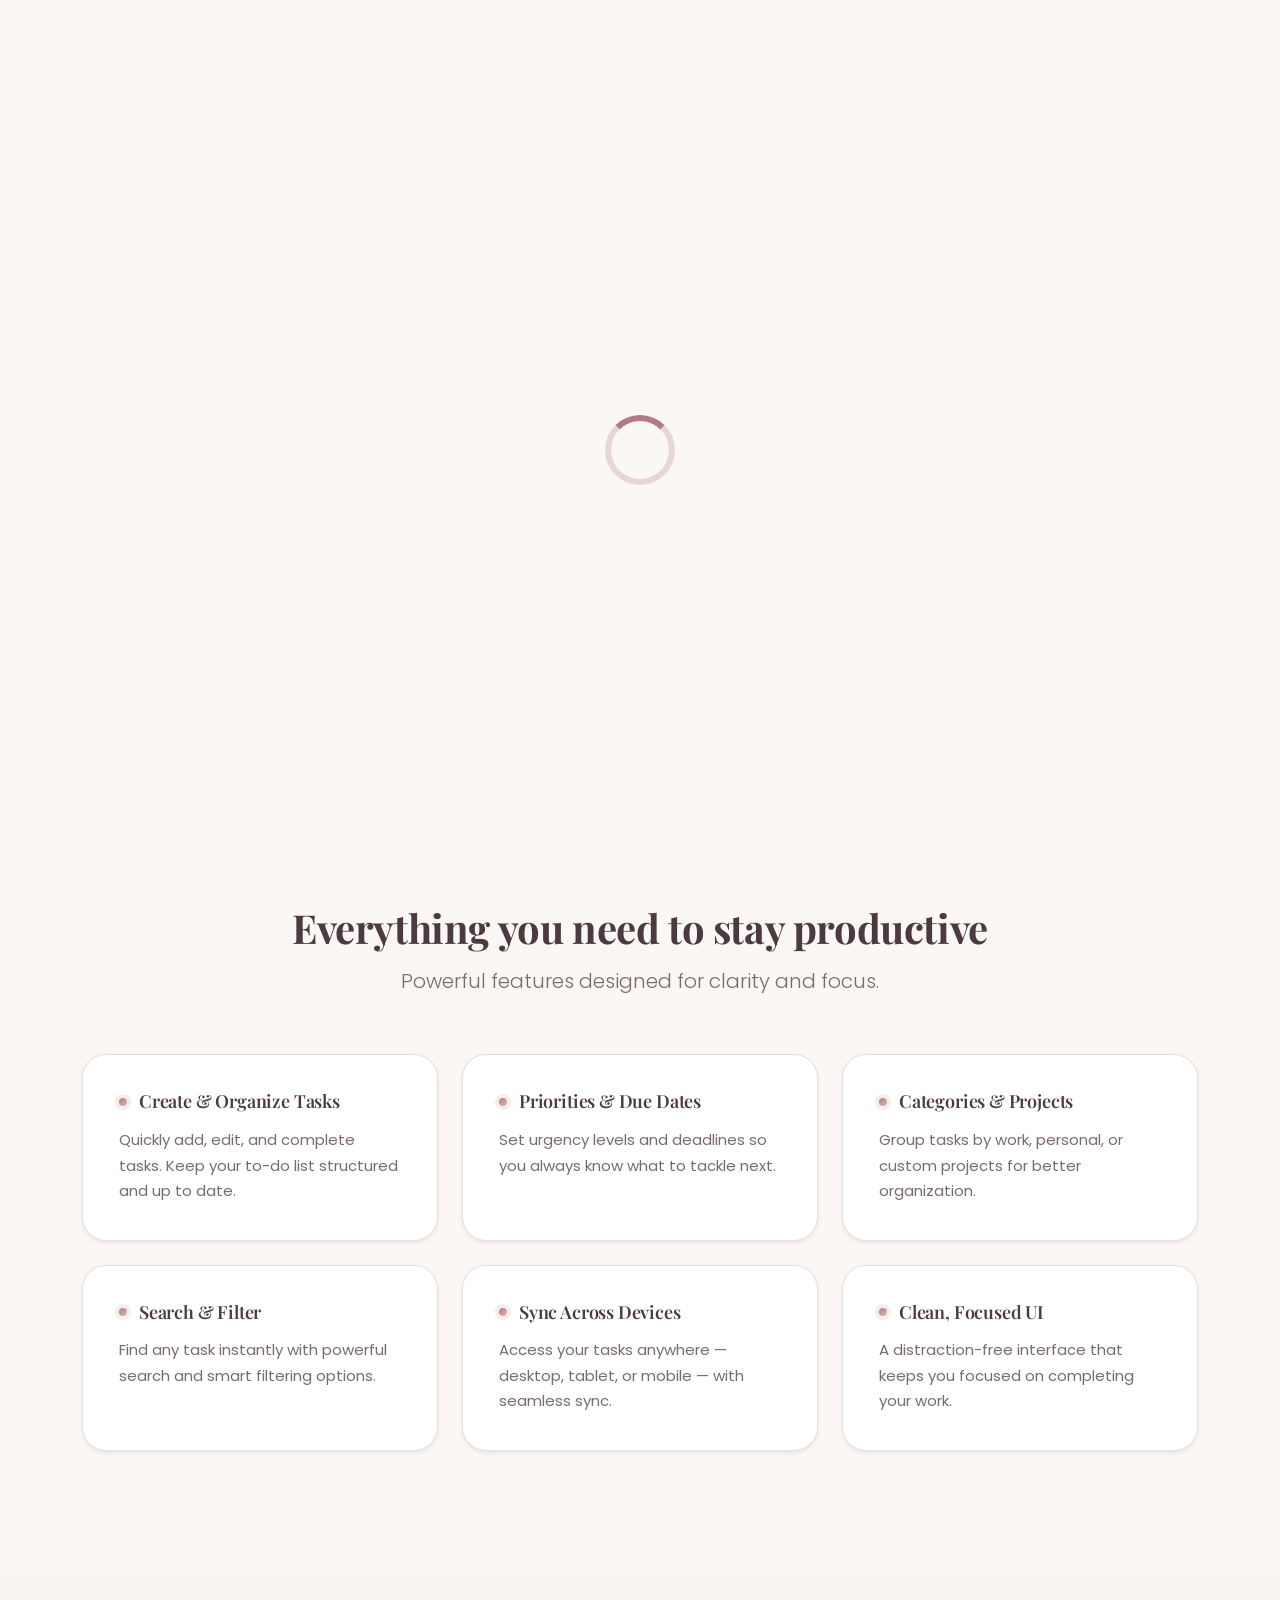
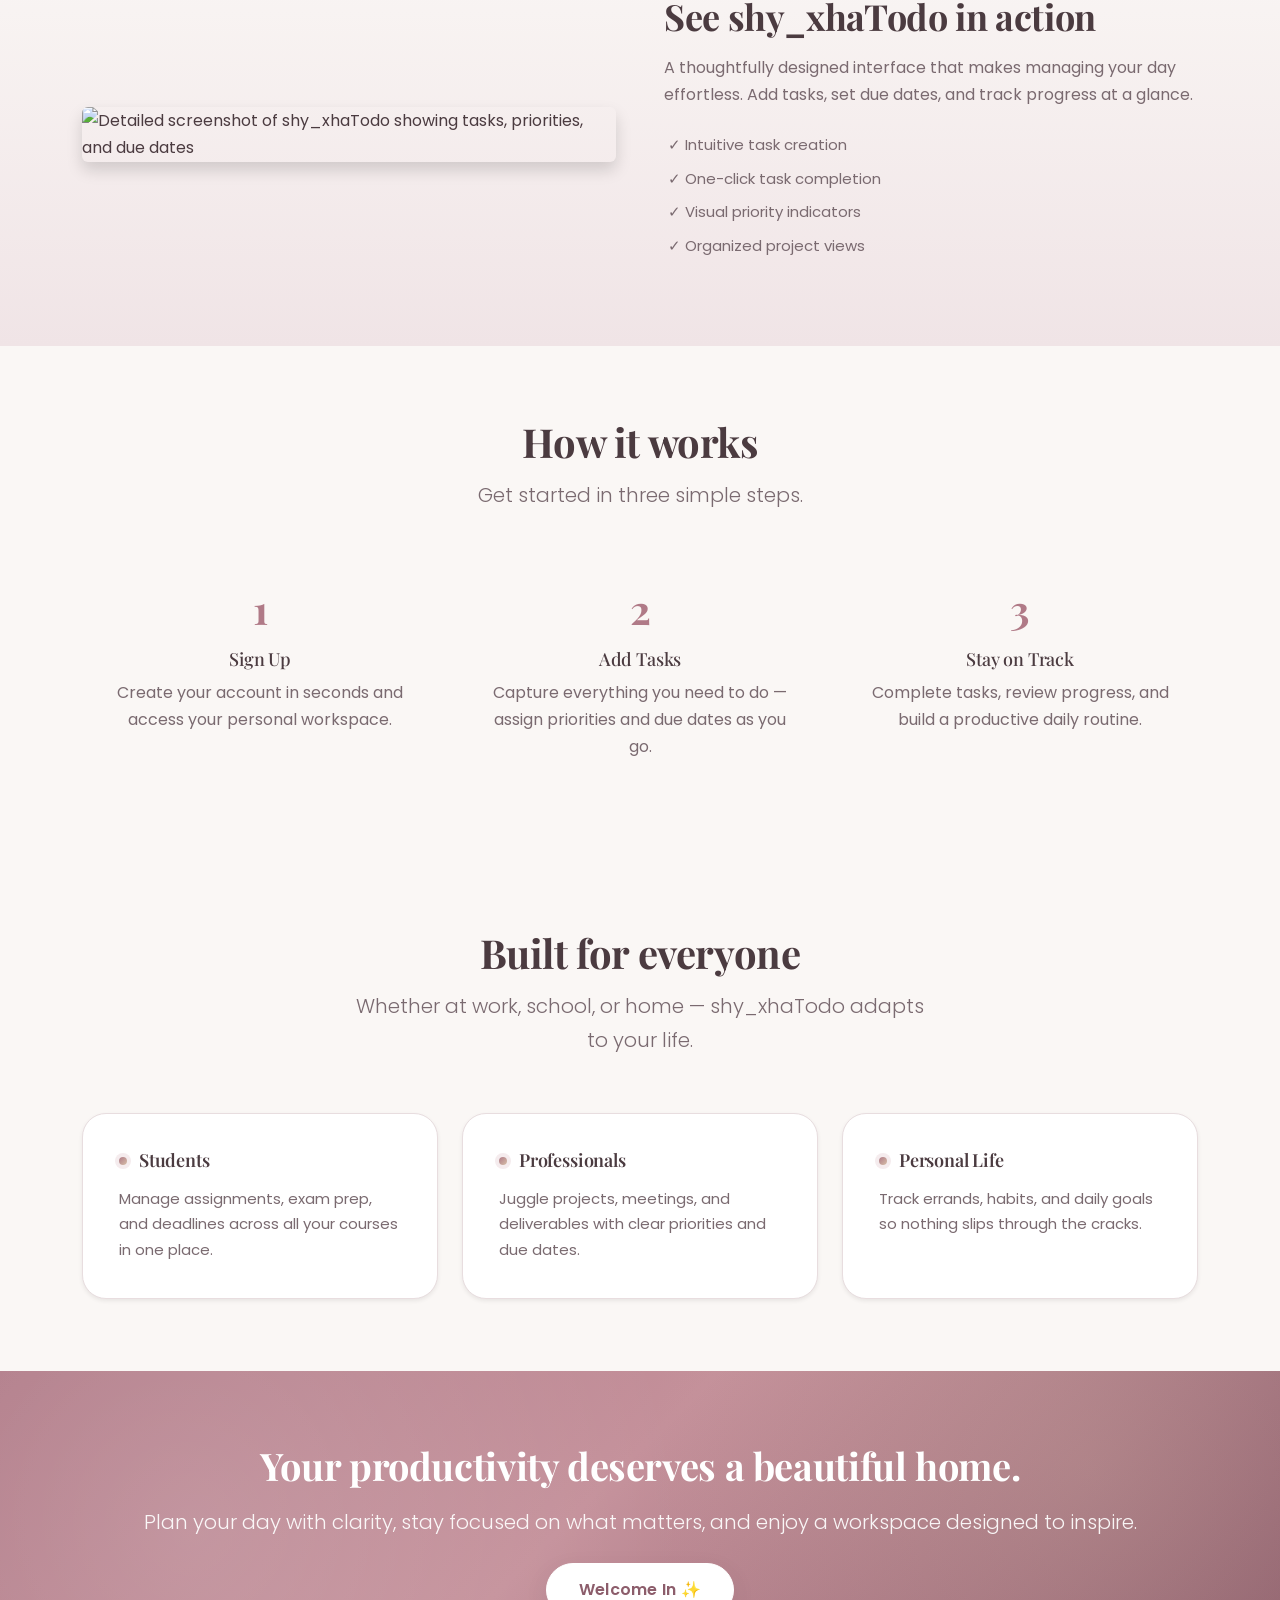
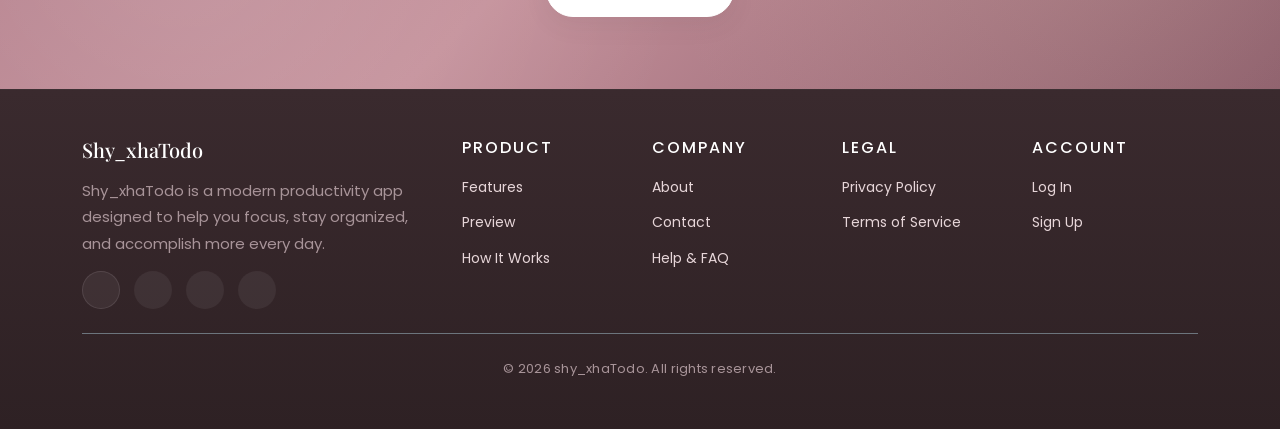
==== commit a764ef0d: "Add files via upload updated" ====
--- a/index.html
+++ b/index.html
@@ -1,368 +1,385 @@
-<!DOCTYPE html>
-<html lang="en">
-<head>
-  <meta charset="UTF-8">
-  <meta name="viewport" content="width=device-width, initial-scale=1.0">
-  <meta name="description" content="Shy_xhaTodo is a modern productivity platform that helps you organize tasks, manage priorities, and stay focused every day.">
-  <title>Shy_xhaTodo </title>
-  <link rel="icon" type="image/jpeg" href="favicon.jpeg">
-
-  <!-- Bootstrap CSS -->
-  <link href="https://cdn.jsdelivr.net/npm/bootstrap@5.3.3/dist/css/bootstrap.min.css" rel="stylesheet">
-
-  <!-- Custom CSS -->
-  <link rel="stylesheet" href="style.css">
-</head>
-<body>
-
-  <!-- Header & Navigation Section-->
-  <header>
-             
-    
-    <nav class="navbar navbar-expand-lg navbar-light bg-light border-bottom">
-      <div class="container">
-        <a class="navbar-brand" href="index.html">
-          <img src="logo.jpeg" alt="Shy_XhaTodo Logo" width="140">
-      </a>
-        <button
-          class="navbar-toggler"
-          type="button"
-          data-bs-toggle="collapse"
-          data-bs-target="#mainNavbar"
-          aria-controls="mainNavbar"
-          aria-expanded="false"
-          aria-label="Toggle navigation"
-        >
-          <span class="navbar-toggler-icon"></span>
-        </button>
-        <div class="collapse navbar-collapse" id="mainNavbar">
-          <ul class="navbar-nav ms-auto mb-2 mb-lg-0 align-items-lg-center">
-            <li class="nav-item">
-              <a class="nav-link active" href="index.html">Home</a>
-          </li>
-            <li class="nav-item">
-              <a class="nav-link" href="#features">Features</a>
-            </li>
-            <li class="nav-item">
-              <a class="nav-link" href="#preview">Preview</a>
-            </li>
-            
-              <li class="nav-item">
-            
-              <a class="nav-link" href="login.html">Log In</a>
-            </li>
-            <li class="nav-item ms-lg-2">
-            
-              <a class="btn btn-primary" href="signup.html">Get Started</a>
-            </li>
-          </ul>
-        </div>
-      </div>
-    </nav>
-  </header>
-
-  <main>
-
-    <!-- Hero Section-->
-
-    <section class="py-5 bg-light" id="hero">
-      <div class="container py-5">
-        <div class="row align-items-center g-5">
-          <div class="col-lg-6">
-            <h1 class="display-4 fw-bold mb-3">Stay organized. Get things done.</h1>
-            <p class="lead text-muted mb-4">
-              
-              Shy_xhaTodo helps you capture tasks, organize your day, set priorities, and stay productive with a clean and intuitive workspace.
-            </p>
-            <div class="d-flex flex-wrap align-items-center">
-          
-              <a class="btn btn-primary btn-lg me-3 mb-2" href="signup.html">Get Started</a>
-              <a class="btn btn-outline-secondary btn-lg mb-2" href="#how-it-works">See How It Works</a>
-            </div>
-          </div>
-          <div class="col-lg-6">
-            <figure class="mb-0">
-              <img
-                src="hero-image.jpeg"
-                class="img-fluid rounded shadow"
-                alt="Preview of the Shy_xhaTodo application interface">
-            </figure>
-          </div>
-        </div>
-      </div>
-    </section>
-
-    <!-- Social Proof Section-->
-    <section class="py-4 border-bottom" id="social-proof">
-      <div class="container">
-        <div class="row text-center g-4">
-          <div class="col-md-4">
-            <p class="h3 fw-bold mb-1">10,000+</p>
-            <p class="text-muted mb-0">Active users worldwide</p>
-          </div>
-          <div class="col-md-4">
-            <p class="h3 fw-bold mb-1">4.8 / 5</p>
-            <p class="text-muted mb-0">Average user rating</p>
-          </div>
-          <div class="col-md-4">
-            <blockquote class="mb-0">
-              <p class="fst-italic text-muted mb-1">"The cleanest todo app I've ever used."</p>
-              <footer class="text-muted small">— Productivity Enthusiast</footer>
-            </blockquote>
-          </div>
-        </div>
-      </div>
-    </section>
-
-    <!-- Features Section-->
-    <section class="py-5" id="features">
-      <div class="container py-4">
-        <div class="text-center mb-5">
-          <h2 class="fw-bold">Everything you need to stay productive</h2>
-          <p class="text-muted lead">Powerful features designed for clarity and focus.</p>
-        </div>
-        <div class="row g-4">
-          <article class="col-md-6 col-lg-4">
-            <div class="card h-100 border-0 shadow-sm">
-              <div class="card-body p-4">
-                <h3 class="h5 card-title">Create &amp; Organize Tasks</h3>
-                <p class="card-text text-muted">
-                  Quickly add, edit, and complete tasks. Keep your to-do list structured and up to date.
-                </p>
-              </div>
-            </div>
-          </article>
-          <article class="col-md-6 col-lg-4">
-            <div class="card h-100 border-0 shadow-sm">
-              <div class="card-body p-4">
-                <h3 class="h5 card-title">Priorities &amp; Due Dates</h3>
-                <p class="card-text text-muted">
-                  Set urgency levels and deadlines so you always know what to tackle next.
-                </p>
-              </div>
-            </div>
-          </article>
-          <article class="col-md-6 col-lg-4">
-            <div class="card h-100 border-0 shadow-sm">
-              <div class="card-body p-4">
-                <h3 class="h5 card-title">Categories &amp; Projects</h3>
-                <p class="card-text text-muted">
-                  Group tasks by work, personal, or custom projects for better organization.
-                </p>
-              </div>
-            </div>
-          </article>
-          <article class="col-md-6 col-lg-4">
-            <div class="card h-100 border-0 shadow-sm">
-              <div class="card-body p-4">
-                <h3 class="h5 card-title">Search &amp; Filter</h3>
-                <p class="card-text text-muted">
-                  Find any task instantly with powerful search and smart filtering options.
-                </p>
-              </div>
-            </div>
-          </article>
-          <article class="col-md-6 col-lg-4">
-            <div class="card h-100 border-0 shadow-sm">
-              <div class="card-body p-4">
-                <h3 class="h5 card-title">Sync Across Devices</h3>
-                <p class="card-text text-muted">
-                  Access your tasks anywhere — desktop, tablet, or mobile — with seamless sync.
-                </p>
-              </div>
-            </div>
-          </article>
-          <article class="col-md-6 col-lg-4">
-            <div class="card h-100 border-0 shadow-sm">
-              <div class="card-body p-4">
-                <h3 class="h5 card-title">Clean, Focused UI</h3>
-                <p class="card-text text-muted">
-                  A distraction-free interface that keeps you focused on completing your work.
-                </p>
-              </div>
-            </div>
-          </article>
-        </div>
-      </div>
-    </section>
-
-    <!-- Product Preview Section-->
-    
-    <section class="py-5 bg-light" id="preview">
-      <div class="container py-4">
-        <div class="row align-items-center g-5">
-          <div class="col-lg-6 order-lg-2">
-            <h2 class="fw-bold mb-3">See shy_xhaTodo in action</h2>
-            <p class="text-muted mb-4">
-              A thoughtfully designed interface that makes managing your day effortless. Add tasks, set due dates, and track progress at a glance.
-            </p>
-            <ul class="list-unstyled">
-              <li class="mb-2">✓ Intuitive task creation</li>
-              <li class="mb-2">✓ One-click task completion</li>
-              <li class="mb-2">✓ Visual priority indicators</li>
-              <li class="mb-2">✓ Organized project views</li>
-            </ul>
-          </div>
-          <div class="col-lg-6 order-lg-1">
-            <figure class="mb-0">
-              <img
-              src="preview.jpeg"
-                class="img-fluid rounded shadow"
-                alt="Detailed screenshot of shy_xhaTodo showing tasks, priorities, and due dates"
-              >
-            </figure>
-          </div>
-        </div>
-      </div>
-    </section>
-
-    <!-- How It Works Section-->
-    <section class="py-5" id="how-it-works">
-      <div class="container py-4">
-        <div class="text-center mb-5">
-          <h2 class="fw-bold">How it works</h2>
-          <p class="text-muted lead">Get started in three simple steps.</p>
-        </div>
-        <div class="row g-4 text-center">
-          <article class="col-md-4">
-            <div class="p-4">
-              <p class="display-6 fw-bold text-primary mb-3">1</p>
-              <h3 class="h5">Sign Up</h3>
-              <p class="text-muted mb-0">
-                Create your  account in seconds and access your personal workspace.
-              </p>
-            </div>
-          </article>
-          <article class="col-md-4">
-            <div class="p-4">
-              <p class="display-6 fw-bold text-primary mb-3">2</p>
-              <h3 class="h5">Add Tasks</h3>
-              <p class="text-muted mb-0">
-                Capture everything you need to do — assign priorities and due dates as you go.
-              </p>
-            </div>
-          </article>
-          <article class="col-md-4">
-            <div class="p-4">
-              <p class="display-6 fw-bold text-primary mb-3">3</p>
-              <h3 class="h5">Stay on Track</h3>
-              <p class="text-muted mb-0">
-                Complete tasks, review progress, and build a productive daily routine.
-              </p>
-            </div>
-          </article>
-        </div>
-      </div>
-    </section>
-
-    <!-- Use Cases Section-->
-    <section class="py-5 bg-light" id="use-cases">
-      <div class="container py-4">
-        <div class="text-center mb-5">
-          <h2 class="fw-bold">Built for everyone</h2>
-          <p class="text-muted lead">Whether at work, school, or home — shy_xhaTodo adapts to your life.</p>
-        </div>
-        <div class="row g-4">
-          <article class="col-md-4">
-            <div class="card h-100 border-0 shadow-sm">
-              <div class="card-body p-4">
-                <h3 class="h5 card-title">Students</h3>
-                <p class="card-text text-muted mb-0">
-                  Manage assignments, exam prep, and deadlines across all your courses in one place.
-                </p>
-              </div>
-            </div>
-          </article>
-          <article class="col-md-4">
-            <div class="card h-100 border-0 shadow-sm">
-              <div class="card-body p-4">
-                <h3 class="h5 card-title">Professionals</h3>
-                <p class="card-text text-muted mb-0">
-                  Juggle projects, meetings, and deliverables with clear priorities and due dates.
-                </p>
-              </div>
-            </div>
-          </article>
-          <article class="col-md-4">
-            <div class="card h-100 border-0 shadow-sm">
-              <div class="card-body p-4">
-                <h3 class="h5 card-title">Personal Life</h3>
-                <p class="card-text text-muted mb-0">
-                  Track errands, habits, and daily goals so nothing slips through the cracks.
-                </p>
-              </div>
-            </div>
-          </article>
-        </div>
-      </div>
-    </section>
-
-    <!-- Final Call-to-Action Section-->
-    <section class="py-5 bg-primary text-white" id="cta">
-      <div class="container py-4 text-center">
-        <h2 class="fw-bold mb-3">Your productivity deserves a beautiful home.</h2>
-        <p class="lead mb-4">
-          Plan your day with clarity, stay focused on what matters, and enjoy a workspace designed to inspire.
-        </p>
-        
-        <a class="btn btn-light btn-lg" href="signup.html">Welcome In ✨</a>
-      </div>
-    </section>
-
-  </main>
-
-  <!-- Footer Section-->
-  <footer class="py-5 bg-dark text-white">
-    <div class="container">
-      <div class="row g-4">
-        <div class="col-lg-4">
-          <h2 class="h5 mb-3">Shy_xhaTodo</h2>
-          <p class="text-white-50 mb-0">
-          
-            Shy_xhaTodo is a modern productivity app designed to help you focus, stay organized, and accomplish more every day.
-          </p>
-        </div>
-        <div class="col-6 col-lg-2">
-          <h3 class="h6 text-uppercase mb-3">Product</h3>
-          <ul class="list-unstyled">
-            <li class="mb-2"><a class="link-light text-decoration-none" href="#features">Features</a></li>
-            <li class="mb-2"><a class="link-light text-decoration-none" href="#preview">Preview</a></li>
-            <li class="mb-2"><a class="link-light text-decoration-none" href="#how-it-works">How It Works</a></li>
-          </ul>
-        </div>
-        <div class="col-6 col-lg-2">
-          <h3 class="h6 text-uppercase mb-3">Company</h3>
-          <ul class="list-unstyled">
-            <li class="mb-2"><a class="link-light text-decoration-none" href="#">About</a></li>
-            <li class="mb-2"><a class="link-light text-decoration-none" href="#">Contact</a></li>
-            <li class="mb-2"><a class="link-light text-decoration-none" href="#">Help &amp; FAQ</a></li>
-          </ul>
-        </div>
-        <div class="col-6 col-lg-2">
-          <h3 class="h6 text-uppercase mb-3">Legal</h3>
-          <ul class="list-unstyled">
-            <li class="mb-2"><a class="link-light text-decoration-none" href="#">Privacy Policy</a></li>
-            <li class="mb-2"><a class="link-light text-decoration-none" href="#">Terms of Service</a></li>
-          </ul>
-        </div>
-        <div class="col-6 col-lg-2">
-          <h3 class="h6 text-uppercase mb-3">Account</h3>
-          <ul class="list-unstyled">
-            <li class="mb-2">
-            <a class="link-light text-decoration-none" href="login.html">Log In</a></li>
-            <li class="mb-2">
-              <a class="link-light text-decoration-none" href="signup.html">Sign Up</a></li>
-          </ul>
-        </div>
-      </div>
-      <hr class="border-secondary my-4">
-      <p class="text-white-50 text-center mb-0 small">
-        &copy; 2026 shy_xhaTodo. All rights reserved.
-      </p>
-    </div>
-  </footer>
-
-  <script src="https://cdn.jsdelivr.net/npm/bootstrap@5.3.3/dist/js/bootstrap.bundle.min.js"></script>
-  <script src="script.js"></script>
-</body>
-</html>
+<!DOCTYPE html>
+<html lang="en">
+<head>
+  <meta charset="UTF-8">
+  <meta name="viewport" content="width=device-width, initial-scale=1.0">
+  <meta name="description" content="Shy_xhaTodo is a modern productivity platform that helps you organize tasks, manage priorities, and stay focused every day.">
+  <title>Shy_xhaTodo </title>
+  <link rel="icon" type="image/jpeg" href="favicon.jpeg">
+
+  <!-- Bootstrap CSS -->
+  <link href="https://cdn.jsdelivr.net/npm/bootstrap@5.3.3/dist/css/bootstrap.min.css" rel="stylesheet">
+
+  <!-- Custom CSS -->
+  <link rel="stylesheet" href="style.css">
+</head>
+<body>
+
+
+  <div id="loader">
+
+    <div class="loader-circle"></div>
+    
+    </div>
+
+  <!-- Header & Navigation Section-->
+  <header>
+             
+    
+    <nav class="navbar navbar-expand-lg navbar-light bg-light border-bottom">
+      <div class="container">
+        <a class="navbar-brand" href="index.html">
+          <img src="logo.jpeg" alt="Shy_XhaTodo Logo" width="140">
+      </a>
+        <button
+          class="navbar-toggler"
+          type="button"
+          data-bs-toggle="collapse"
+          data-bs-target="#mainNavbar"
+          aria-controls="mainNavbar"
+          aria-expanded="false"
+          aria-label="Toggle navigation"
+        >
+          <span class="navbar-toggler-icon"></span>
+        </button>
+        <div class="collapse navbar-collapse" id="mainNavbar">
+          <ul class="navbar-nav ms-auto mb-2 mb-lg-0 align-items-lg-center">
+            <li class="nav-item">
+              <a class="nav-link active" href="index.html">Home</a>
+          </li>
+            <li class="nav-item">
+              <a class="nav-link" href="#features">Features</a>
+            </li>
+            <li class="nav-item">
+              <a class="nav-link" href="#preview">Preview</a>
+            </li>
+            
+              <li class="nav-item">
+            
+              <a class="nav-link" href="login.html">Log In</a>
+            </li>
+            <li class="nav-item ms-lg-2">
+            
+              <a class="btn btn-primary" href="signup.html">Get Started</a>
+            </li>
+          </ul>
+        </div>
+      </div>
+    </nav>
+
+
+
+
+
+    
+  </header>
+
+  <main>
+
+    <!-- Hero Section-->
+
+    <section class="py-5 bg-light" id="hero">
+      <div class="container py-5">
+        <div class="row align-items-center g-5">
+          <div class="col-lg-6">
+            <h1 class="display-4 fw-bold mb-3">Stay organized. Get things done.</h1>
+            <p class="lead text-muted mb-4">
+              
+              Shy_xhaTodo helps you capture tasks, organize your day, set priorities, and stay productive with a clean and intuitive workspace.
+            </p>
+            <div class="d-flex flex-wrap align-items-center">
+          
+              <a class="btn btn-primary btn-lg me-3 mb-2" href="signup.html">Get Started</a>
+              <a class="btn btn-outline-secondary btn-lg mb-2" href="#how-it-works">See How It Works</a>
+            </div>
+          </div>
+          <div class="col-lg-6">
+            <figure class="mb-0">
+              <img
+                src="hero-image.jpeg"
+                class="img-fluid rounded shadow"
+                alt="Preview of the Shy_xhaTodo application interface">
+            </figure>
+          </div>
+        </div>
+      </div>
+    </section>
+
+    <!-- Social Proof Section-->
+    <section class="py-4 border-bottom" id="social-proof">
+      <div class="container">
+        <div class="row text-center g-4">
+          <div class="col-md-4">
+            <p class="h3 fw-bold mb-1">10,000+</p>
+            <p class="text-muted mb-0">Active users worldwide</p>
+          </div>
+          <div class="col-md-4">
+            <p class="h3 fw-bold mb-1">4.8 / 5</p>
+            <p class="text-muted mb-0">Average user rating</p>
+          </div>
+          <div class="col-md-4">
+            <blockquote class="mb-0">
+              <p class="fst-italic text-muted mb-1">"The cleanest todo app I've ever used."</p>
+              <footer class="text-muted small">— Productivity Enthusiast</footer>
+            </blockquote>
+          </div>
+        </div>
+      </div>
+    </section>
+
+    <!-- Features Section-->
+    <section class="py-5" id="features">
+      <div class="container py-4">
+        <div class="text-center mb-5">
+          <h2 class="fw-bold">Everything you need to stay productive</h2>
+          <p class="text-muted lead">Powerful features designed for clarity and focus.</p>
+        </div>
+        <div class="row g-4">
+          <article class="col-md-6 col-lg-4">
+            <div class="card h-100 border-0 shadow-sm">
+              <div class="card-body p-4">
+                <h3 class="h5 card-title">Create &amp; Organize Tasks</h3>
+                <p class="card-text text-muted">
+                  Quickly add, edit, and complete tasks. Keep your to-do list structured and up to date.
+                </p>
+              </div>
+            </div>
+          </article>
+          <article class="col-md-6 col-lg-4">
+            <div class="card h-100 border-0 shadow-sm">
+              <div class="card-body p-4">
+                <h3 class="h5 card-title">Priorities &amp; Due Dates</h3>
+                <p class="card-text text-muted">
+                  Set urgency levels and deadlines so you always know what to tackle next.
+                </p>
+              </div>
+            </div>
+          </article>
+          <article class="col-md-6 col-lg-4">
+            <div class="card h-100 border-0 shadow-sm">
+              <div class="card-body p-4">
+                <h3 class="h5 card-title">Categories &amp; Projects</h3>
+                <p class="card-text text-muted">
+                  Group tasks by work, personal, or custom projects for better organization.
+                </p>
+              </div>
+            </div>
+          </article>
+          <article class="col-md-6 col-lg-4">
+            <div class="card h-100 border-0 shadow-sm">
+              <div class="card-body p-4">
+                <h3 class="h5 card-title">Search &amp; Filter</h3>
+                <p class="card-text text-muted">
+                  Find any task instantly with powerful search and smart filtering options.
+                </p>
+              </div>
+            </div>
+          </article>
+          <article class="col-md-6 col-lg-4">
+            <div class="card h-100 border-0 shadow-sm">
+              <div class="card-body p-4">
+                <h3 class="h5 card-title">Sync Across Devices</h3>
+                <p class="card-text text-muted">
+                  Access your tasks anywhere — desktop, tablet, or mobile — with seamless sync.
+                </p>
+              </div>
+            </div>
+          </article>
+          <article class="col-md-6 col-lg-4">
+            <div class="card h-100 border-0 shadow-sm">
+              <div class="card-body p-4">
+                <h3 class="h5 card-title">Clean, Focused UI</h3>
+                <p class="card-text text-muted">
+                  A distraction-free interface that keeps you focused on completing your work.
+                </p>
+              </div>
+            </div>
+          </article>
+        </div>
+      </div>
+    </section>
+
+    <!-- Product Preview Section-->
+    
+    <section class="py-5 bg-light" id="preview">
+      <div class="container py-4">
+        <div class="row align-items-center g-5">
+          <div class="col-lg-6 order-lg-2">
+            <h2 class="fw-bold mb-3">See shy_xhaTodo in action</h2>
+            <p class="text-muted mb-4">
+              A thoughtfully designed interface that makes managing your day effortless. Add tasks, set due dates, and track progress at a glance.
+            </p>
+            <ul class="list-unstyled">
+              <li class="mb-2">✓ Intuitive task creation</li>
+              <li class="mb-2">✓ One-click task completion</li>
+              <li class="mb-2">✓ Visual priority indicators</li>
+              <li class="mb-2">✓ Organized project views</li>
+            </ul>
+          </div>
+          <div class="col-lg-6 order-lg-1">
+            <figure class="mb-0">
+              <img
+              src="preview.jpeg"
+                class="img-fluid rounded shadow"
+                alt="Detailed screenshot of shy_xhaTodo showing tasks, priorities, and due dates"
+              >
+            </figure>
+          </div>
+        </div>
+      </div>
+    </section>
+
+    <!-- How It Works Section-->
+    <section class="py-5" id="how-it-works">
+      <div class="container py-4">
+        <div class="text-center mb-5">
+          <h2 class="fw-bold">How it works</h2>
+          <p class="text-muted lead">Get started in three simple steps.</p>
+        </div>
+        <div class="row g-4 text-center">
+          <article class="col-md-4">
+            <div class="p-4">
+              <p class="display-6 fw-bold text-primary mb-3">1</p>
+              <h3 class="h5">Sign Up</h3>
+              <p class="text-muted mb-0">
+                Create your  account in seconds and access your personal workspace.
+              </p>
+            </div>
+          </article>
+          <article class="col-md-4">
+            <div class="p-4">
+              <p class="display-6 fw-bold text-primary mb-3">2</p>
+              <h3 class="h5">Add Tasks</h3>
+              <p class="text-muted mb-0">
+                Capture everything you need to do — assign priorities and due dates as you go.
+              </p>
+            </div>
+          </article>
+          <article class="col-md-4">
+            <div class="p-4">
+              <p class="display-6 fw-bold text-primary mb-3">3</p>
+              <h3 class="h5">Stay on Track</h3>
+              <p class="text-muted mb-0">
+                Complete tasks, review progress, and build a productive daily routine.
+              </p>
+            </div>
+          </article>
+        </div>
+      </div>
+    </section>
+
+    <!-- Use Cases Section-->
+    <section class="py-5 bg-light" id="use-cases">
+      <div class="container py-4">
+        <div class="text-center mb-5">
+          <h2 class="fw-bold">Built for everyone</h2>
+          <p class="text-muted lead">Whether at work, school, or home — shy_xhaTodo adapts to your life.</p>
+        </div>
+        <div class="row g-4">
+          <article class="col-md-4">
+            <div class="card h-100 border-0 shadow-sm">
+              <div class="card-body p-4">
+                <h3 class="h5 card-title">Students</h3>
+                <p class="card-text text-muted mb-0">
+                  Manage assignments, exam prep, and deadlines across all your courses in one place.
+                </p>
+              </div>
+            </div>
+          </article>
+          <article class="col-md-4">
+            <div class="card h-100 border-0 shadow-sm">
+              <div class="card-body p-4">
+                <h3 class="h5 card-title">Professionals</h3>
+                <p class="card-text text-muted mb-0">
+                  Juggle projects, meetings, and deliverables with clear priorities and due dates.
+                </p>
+              </div>
+            </div>
+          </article>
+          <article class="col-md-4">
+            <div class="card h-100 border-0 shadow-sm">
+              <div class="card-body p-4">
+                <h3 class="h5 card-title">Personal Life</h3>
+                <p class="card-text text-muted mb-0">
+                  Track errands, habits, and daily goals so nothing slips through the cracks.
+                </p>
+              </div>
+            </div>
+          </article>
+        </div>
+      </div>
+    </section>
+
+    <!-- Final Call-to-Action Section-->
+    <section class="py-5 bg-primary text-white" id="cta">
+      <div class="container py-4 text-center">
+        <h2 class="fw-bold mb-3">Your productivity deserves a beautiful home.</h2>
+        <p class="lead mb-4">
+          Plan your day with clarity, stay focused on what matters, and enjoy a workspace designed to inspire.
+        </p>
+        
+        <a class="btn btn-light btn-lg" href="signup.html">Welcome In ✨</a>
+      </div>
+    </section>
+
+  </main>
+
+  <!-- Footer Section-->
+  <footer class="py-5 bg-dark text-white">
+    <div class="container">
+      <div class="row g-4">
+        <div class="col-lg-4">
+          <h2 class="h5 mb-3">Shy_xhaTodo</h2>
+          <p class="text-white-50 mb-0">
+          
+            Shy_xhaTodo is a modern productivity app designed to help you focus, stay organized, and accomplish more every day.
+          </p>
+        </div>
+        <div class="col-6 col-lg-2">
+          <h3 class="h6 text-uppercase mb-3">Product</h3>
+          <ul class="list-unstyled">
+            <li class="mb-2"><a class="link-light text-decoration-none" href="#features">Features</a></li>
+            <li class="mb-2"><a class="link-light text-decoration-none" href="#preview">Preview</a></li>
+            <li class="mb-2"><a class="link-light text-decoration-none" href="#how-it-works">How It Works</a></li>
+          </ul>
+        </div>
+        <div class="col-6 col-lg-2">
+          <h3 class="h6 text-uppercase mb-3">Company</h3>
+          <ul class="list-unstyled">
+            <li class="mb-2"><a class="link-light text-decoration-none" href="#">About</a></li>
+            <li class="mb-2"><a class="link-light text-decoration-none" href="#">Contact</a></li>
+            <li class="mb-2"><a class="link-light text-decoration-none" href="#">Help &amp; FAQ</a></li>
+          </ul>
+        </div>
+        <div class="col-6 col-lg-2">
+          <h3 class="h6 text-uppercase mb-3">Legal</h3>
+          <ul class="list-unstyled">
+            <li class="mb-2"><a class="link-light text-decoration-none" href="#">Privacy Policy</a></li>
+            <li class="mb-2"><a class="link-light text-decoration-none" href="#">Terms of Service</a></li>
+          </ul>
+        </div>
+        <div class="col-6 col-lg-2">
+          <h3 class="h6 text-uppercase mb-3">Account</h3>
+          <ul class="list-unstyled">
+            <li class="mb-2">
+            <a class="link-light text-decoration-none" href="login.html">Log In</a></li>
+            <li class="mb-2">
+              <a class="link-light text-decoration-none" href="signup.html">Sign Up</a></li>
+          </ul>
+        </div>
+      </div>
+      <hr class="border-secondary my-4">
+      <p class="text-white-50 text-center mb-0 small">
+        &copy; 2026 shy_xhaTodo. All rights reserved.
+      </p>
+    </div>
+  </footer>
+
+  <script src="https://cdn.jsdelivr.net/npm/bootstrap@5.3.3/dist/js/bootstrap.bundle.min.js"></script>
+  <script src="script.js"></script>
+
+  <button id="backToTop">
+    ⬆
+    </button>
+</body>
+</html>
--- a/style.css
+++ b/style.css
@@ -1,1154 +1,2882 @@
-/* ==========================================================================
-   Shy_xhaTodo — Premium Pinterest-Inspired Productivity Stylesheet
-   Bootstrap 5 compatible · CSS-only redesign · No HTML modifications
-   ========================================================================== */
-
-
-/* --------------------------------------------------------------------------
-   Google Font Import
-   -------------------------------------------------------------------------- */
-@import url("https://fonts.googleapis.com/css2?family=Playfair+Display:ital,wght@0,500;0,600;0,700;1,500&family=Poppins:wght@300;400;500;600;700&display=swap");
-
-
-/* --------------------------------------------------------------------------
-   CSS Variables — Brand Design Tokens
-   -------------------------------------------------------------------------- */
-:root {
-  /* Brand Palette */
-  --color-bg: #faf7f5;
-  --color-card: #ffffff;
-  --color-primary: #b07a87;
-  --color-secondary: #e7d6d9;
-  --color-accent: #d6bfa8;
-  --color-text: #4b3b40;
-  --color-text-muted: #7a6a70;
-  --color-border: #e8dddf;
-  --color-primary-hover: #8c5d6b;
-  --color-success: #9bb89c;
-
-  /* Derived Tones */
-  --color-primary-light: #c99aa4;
-  --color-primary-subtle: #f5ecee;
-  --color-accent-subtle: #f3ebe3;
-  --color-secondary-soft: #f0e4e6;
-  --color-white: #ffffff;
-
-  /* Footer — Warm Dark */
-  --color-footer-bg: #3a2a2e;
-  --color-footer-deep: #2e2124;
-  --color-footer-text: #e7d6d9;
-  --color-footer-muted: #a89499;
-
-  /* Shadows — Soft & Warm */
-  --shadow-xs: 0 1px 3px rgba(75, 59, 64, 0.04);
-  --shadow-sm: 0 4px 12px rgba(75, 59, 64, 0.06);
-  --shadow-md: 0 8px 24px rgba(75, 59, 64, 0.08);
-  --shadow-lg: 0 16px 40px rgba(75, 59, 64, 0.1);
-  --shadow-xl: 0 24px 56px rgba(176, 122, 135, 0.14);
-  --shadow-primary: 0 6px 20px rgba(176, 122, 135, 0.28);
-  --shadow-glow: 0 0 0 1px rgba(176, 122, 135, 0.12), 0 12px 32px rgba(176, 122, 135, 0.16);
-
-  /* Typography */
-  --font-heading: "Playfair Display", Georgia, "Times New Roman", serif;
-  --font-body: "Poppins", -apple-system, BlinkMacSystemFont, "Segoe UI", sans-serif;
-  --font-size-base: 1rem;
-  --line-height-base: 1.7;
-
-  /* Spacing & Shape */
-  --section-padding-y: 6rem;
-  --radius-sm: 0.75rem;
-  --radius-md: 1rem;
-  --radius-lg: 1.5rem;
-  --radius-xl: 1.75rem;
-  --radius-card: 24px;
-  --radius-pill: 50rem;
-
-  /* Motion */
-  --transition-fast: 0.2s cubic-bezier(0.4, 0, 0.2, 1);
-  --transition-base: 0.35s cubic-bezier(0.4, 0, 0.2, 1);
-  --transition-slow: 0.5s cubic-bezier(0.4, 0, 0.2, 1);
-
-  /* Bootstrap Overrides */
-  --bs-primary: #b07a87;
-  --bs-primary-rgb: 176, 122, 135;
-  --bs-body-font-family: var(--font-body);
-  --bs-body-color: var(--color-text);
-  --bs-body-bg: var(--color-bg);
-  --bs-border-color: var(--color-border);
-  --bs-link-color: var(--color-primary);
-  --bs-link-hover-color: var(--color-primary-hover);
-}
-
-
-/* --------------------------------------------------------------------------
-   Keyframe Animations
-   -------------------------------------------------------------------------- */
-@keyframes fadeInUp {
-  from {
-    opacity: 0;
-    transform: translateY(24px);
-  }
-  to {
-    opacity: 1;
-    transform: translateY(0);
-  }
-}
-
-@keyframes fadeIn {
-  from { opacity: 0; }
-  to { opacity: 1; }
-}
-
-@keyframes float {
-  0%, 100% { transform: translateY(0); }
-  50% { transform: translateY(-10px); }
-}
-
-@keyframes gentlePulse {
-  0%, 100% { opacity: 0.45; }
-  50% { opacity: 0.7; }
-}
-
-
-/* --------------------------------------------------------------------------
-   Base & Global Styles
-   -------------------------------------------------------------------------- */
-html {
-  scroll-behavior: smooth;
-}
-
-body {
-  font-family: var(--font-body);
-  font-size: var(--font-size-base);
-  font-weight: 400;
-  line-height: var(--line-height-base);
-  color: var(--color-text);
-  background-color: var(--color-bg);
-  -webkit-font-smoothing: antialiased;
-  -moz-osx-font-smoothing: grayscale;
-}
-
-h1, h2, h3, h4, h5, h6,
-.display-4,
-.display-6 {
-  font-family: var(--font-heading);
-  font-weight: 600;
-  color: var(--color-text);
-  letter-spacing: -0.01em;
-}
-
-p {
-  color: var(--color-text-muted);
-}
-
-a {
-  transition: color var(--transition-fast), opacity var(--transition-fast);
-}
-
-a:focus-visible,
-.btn:focus-visible,
-.form-control:focus-visible,
-.form-check-input:focus-visible,
-.navbar-toggler:focus-visible {
-  outline: 2px solid var(--color-primary);
-  outline-offset: 3px;
-}
-
-img {
-  max-width: 100%;
-  height: auto;
-}
-
-::selection {
-  background-color: var(--color-secondary);
-  color: var(--color-text);
-}
-
-main > section {
-  padding-top: var(--section-padding-y);
-  padding-bottom: var(--section-padding-y);
-}
-
-.text-muted {
-  color: var(--color-text-muted) !important;
-}
-
-.bg-light {
-  background-color: var(--color-bg) !important;
-}
-
-.bg-primary {
-  background-color: var(--color-primary) !important;
-}
-
-.bg-dark {
-  background-color: var(--color-footer-bg) !important;
-}
-
-
-/* --------------------------------------------------------------------------
-   Navbar
-   -------------------------------------------------------------------------- */
-header {
-  position: sticky;
-  top: 0;
-  z-index: 1030;
-  padding: 0.75rem 1rem 0;
-}
-
-header .navbar {
-  background: rgba(255, 255, 255, 0.72) !important;
-  backdrop-filter: blur(18px) saturate(160%);
-  -webkit-backdrop-filter: blur(18px) saturate(160%);
-  border: 1px solid rgba(232, 221, 223, 0.85) !important;
-  border-radius: var(--radius-lg);
-  box-shadow: var(--shadow-sm);
-  padding: 0.75rem 1.25rem;
-  transition:
-    box-shadow var(--transition-base),
-    background var(--transition-base),
-    border-color var(--transition-base);
-}
-
-header .navbar-brand {
-  padding: 0;
-  margin-right: 1rem;
-  transition: transform var(--transition-base), opacity var(--transition-base);
-}
-
-header .navbar-brand img {
-  width: 140px;
-  max-height: 48px;
-  object-fit: contain;
-  filter: drop-shadow(0 2px 6px rgba(176, 122, 135, 0.12));
-  transition: transform var(--transition-base), filter var(--transition-base);
-}
-
-header .navbar-brand:hover {
-  transform: translateY(-1px);
-}
-
-header .navbar-brand:hover img {
-  transform: scale(1.03);
-  filter: drop-shadow(0 4px 12px rgba(176, 122, 135, 0.2));
-}
-
-header .nav-link {
-  font-family: var(--font-body);
-  font-size: 0.9375rem;
-  font-weight: 500;
-  color: var(--color-text-muted) !important;
-  padding: 0.5rem 0.875rem !important;
-  border-radius: var(--radius-pill);
-  position: relative;
-  transition: color var(--transition-fast);
-}
-
-header .nav-link::after {
-  content: "";
-  position: absolute;
-  left: 0.875rem;
-  right: 0.875rem;
-  bottom: 0.25rem;
-  height: 2px;
-  background: linear-gradient(90deg, var(--color-primary), var(--color-accent));
-  border-radius: var(--radius-pill);
-  transform: scaleX(0);
-  transform-origin: center;
-  transition: transform var(--transition-base);
-}
-
-header .nav-link:hover {
-  color: var(--color-primary) !important;
-  background-color: transparent;
-}
-
-header .nav-link:hover::after,
-header .nav-link.active::after {
-  transform: scaleX(1);
-}
-
-header .nav-link.active {
-  color: var(--color-primary) !important;
-  font-weight: 600;
-  background-color: transparent;
-}
-
-header .navbar-toggler {
-  border: 1px solid var(--color-border);
-  padding: 0.5rem 0.625rem;
-  border-radius: var(--radius-sm);
-  transition: border-color var(--transition-fast), box-shadow var(--transition-fast);
-}
-
-header .navbar-toggler:focus {
-  box-shadow: 0 0 0 4px rgba(176, 122, 135, 0.18);
-}
-
-header .navbar-collapse {
-  transition: all var(--transition-base);
-}
-
-
-/* --------------------------------------------------------------------------
-   Hero Section
-   -------------------------------------------------------------------------- */
-#hero {
-  background: linear-gradient(
-    145deg,
-    var(--color-bg) 0%,
-    var(--color-secondary-soft) 35%,
-    var(--color-accent-subtle) 65%,
-    var(--color-bg) 100%
-  ) !important;
-  position: relative;
-  overflow: hidden;
-  padding-top: calc(var(--section-padding-y) + 1rem);
-  padding-bottom: calc(var(--section-padding-y) + 1rem);
-}
-
-#hero::before,
-#hero::after {
-  content: "";
-  position: absolute;
-  border-radius: 50%;
-  pointer-events: none;
-  animation: gentlePulse 8s ease-in-out infinite;
-}
-
-#hero::before {
-  top: -8%;
-  right: -4%;
-  width: 420px;
-  height: 420px;
-  background: radial-gradient(circle, rgba(231, 214, 217, 0.55) 0%, transparent 68%);
-}
-
-#hero::after {
-  bottom: -12%;
-  left: -6%;
-  width: 360px;
-  height: 360px;
-  background: radial-gradient(circle, rgba(214, 191, 168, 0.4) 0%, transparent 68%);
-  animation-delay: -4s;
-}
-
-#hero .container {
-  position: relative;
-  z-index: 1;
-}
-
-#hero .col-lg-6:first-child {
-  animation: fadeInUp 0.8s ease both;
-}
-
-#hero .col-lg-6:last-child {
-  animation: fadeInUp 0.8s ease 0.15s both;
-}
-
-#hero .display-4 {
-  font-size: clamp(2.125rem, 5vw, 3.25rem);
-  font-weight: 700;
-  line-height: 1.12;
-  letter-spacing: -0.02em;
-  color: var(--color-text);
-  margin-bottom: 1.25rem;
-}
-
-#hero .lead {
-  font-family: var(--font-body);
-  font-size: clamp(1rem, 2vw, 1.125rem);
-  font-weight: 400;
-  color: var(--color-text-muted);
-  max-width: 34rem;
-  line-height: 1.75;
-  margin-bottom: 2rem !important;
-}
-
-#hero figure {
-  position: relative;
-}
-
-#hero figure img {
-  border-radius: var(--radius-xl);
-  box-shadow: var(--shadow-lg);
-  animation: float 5s ease-in-out infinite;
-  transition:
-    transform var(--transition-slow),
-    box-shadow var(--transition-slow);
-}
-
-#hero figure img:hover {
-  animation-play-state: paused;
-  transform: translateY(-8px) scale(1.015);
-  box-shadow: var(--shadow-xl);
-}
-
-
-/* --------------------------------------------------------------------------
-   Buttons
-   -------------------------------------------------------------------------- */
-.btn {
-  font-family: var(--font-body);
-  font-weight: 600;
-  letter-spacing: 0.02em;
-  border-radius: var(--radius-pill);
-  padding: 0.625rem 1.5rem;
-  transition:
-    transform var(--transition-fast),
-    box-shadow var(--transition-fast),
-    background-color var(--transition-fast),
-    border-color var(--transition-fast),
-    color var(--transition-fast);
-}
-
-.btn-primary {
-  background-color: var(--color-primary);
-  border-color: var(--color-primary);
-  box-shadow: var(--shadow-primary);
-}
-
-.btn-primary:hover,
-.btn-primary:focus {
-  background-color: var(--color-primary-hover) !important;
-  border-color: var(--color-primary-hover) !important;
-  transform: translateY(-3px) scale(1.02);
-  box-shadow: 0 10px 28px rgba(140, 93, 107, 0.32);
-}
-
-.btn-primary:active {
-  transform: translateY(-1px) scale(1);
-}
-
-.btn-outline-secondary {
-  color: var(--color-text);
-  border: 1.5px solid var(--color-border);
-  background-color: rgba(255, 255, 255, 0.7);
-}
-
-.btn-outline-secondary:hover,
-.btn-outline-secondary:focus {
-  color: var(--color-primary-hover) !important;
-  border-color: var(--color-primary) !important;
-  background-color: var(--color-primary-subtle) !important;
-  transform: translateY(-3px) scale(1.02);
-  box-shadow: var(--shadow-sm);
-}
-
-.btn-light {
-  color: var(--color-primary-hover);
-  background-color: var(--color-white);
-  border-color: var(--color-white);
-  box-shadow: var(--shadow-md);
-}
-
-.btn-light:hover,
-.btn-light:focus {
-  color: var(--color-text) !important;
-  background-color: var(--color-white) !important;
-  border-color: var(--color-white) !important;
-  transform: translateY(-3px) scale(1.02);
-  box-shadow: var(--shadow-lg);
-}
-
-.btn-lg {
-  padding: 0.875rem 2rem;
-  font-size: 1rem;
-}
-
-header .nav-item .btn-primary {
-  padding: 0.5rem 1.375rem;
-  font-size: 0.875rem;
-}
-
-header .nav-item .btn-primary.active {
-  background-color: var(--color-primary-hover);
-  border-color: var(--color-primary-hover);
-}
-
-
-/* --------------------------------------------------------------------------
-   Feature & Use-Case Cards
-   -------------------------------------------------------------------------- */
-#features,
-#use-cases {
-  background-color: var(--color-bg);
-}
-
-#features .text-center,
-#use-cases .text-center {
-  margin-bottom: 3.5rem !important;
-}
-
-#features .text-center h2,
-#use-cases .text-center h2,
-#how-it-works .text-center h2 {
-  font-size: clamp(1.75rem, 3.5vw, 2.5rem);
-  font-weight: 700;
-  margin-bottom: 0.75rem;
-}
-
-#features .text-center .lead,
-#use-cases .text-center .lead,
-#how-it-works .text-center .lead {
-  font-family: var(--font-body);
-  max-width: 36rem;
-  margin-left: auto;
-  margin-right: auto;
-}
-
-#features .card,
-#use-cases .card {
-  background-color: var(--color-card);
-  border: 1px solid var(--color-border) !important;
-  border-radius: var(--radius-card) !important;
-  box-shadow: var(--shadow-sm);
-  transition:
-    transform var(--transition-slow),
-    box-shadow var(--transition-slow),
-    border-color var(--transition-base);
-  overflow: hidden;
-}
-
-#features .card:hover,
-#use-cases .card:hover {
-  transform: translateY(-8px);
-  box-shadow: var(--shadow-glow);
-  border-color: rgba(176, 122, 135, 0.28) !important;
-}
-
-#features .card-body,
-#use-cases .card-body {
-  padding: 2rem !important;
-}
-
-#features .card-title,
-#use-cases .card-title {
-  font-family: var(--font-heading);
-  font-size: 1.125rem;
-  font-weight: 600;
-  color: var(--color-text);
-  margin-bottom: 0.875rem;
-  padding-left: 1.25rem;
-  position: relative;
-  transition: color var(--transition-fast);
-}
-
-#features .card-title::before,
-#use-cases .card-title::before {
-  content: "";
-  position: absolute;
-  left: 0;
-  top: 0.35em;
-  width: 8px;
-  height: 8px;
-  border-radius: 50%;
-  background: linear-gradient(135deg, var(--color-primary), var(--color-accent));
-  box-shadow: 0 0 0 4px var(--color-primary-subtle);
-  transition: transform var(--transition-base), box-shadow var(--transition-base);
-}
-
-#features .card:hover .card-title,
-#use-cases .card:hover .card-title {
-  color: var(--color-primary-hover);
-}
-
-#features .card:hover .card-title::before,
-#use-cases .card:hover .card-title::before {
-  transform: scale(1.2);
-  box-shadow: 0 0 0 6px rgba(231, 214, 217, 0.6);
-}
-
-#features .card-text,
-#use-cases .card-text {
-  font-size: 0.9375rem;
-  line-height: 1.7;
-  color: var(--color-text-muted);
-}
-
-
-/* --------------------------------------------------------------------------
-   Social Proof Section
-   -------------------------------------------------------------------------- */
-#social-proof {
-  background-color: var(--color-card);
-  border-bottom: 1px solid var(--color-border) !important;
-  padding-top: 2.5rem;
-  padding-bottom: 2.5rem;
-}
-
-#social-proof .h3 {
-  font-family: var(--font-heading);
-  color: var(--color-primary);
-  font-weight: 700;
-}
-
-#social-proof blockquote p {
-  font-style: italic;
-  color: var(--color-text-muted);
-}
-
-
-/* --------------------------------------------------------------------------
-   Product Preview Section
-   -------------------------------------------------------------------------- */
-#preview {
-  background: linear-gradient(
-    180deg,
-    var(--color-bg) 0%,
-    var(--color-secondary-soft) 100%
-  ) !important;
-}
-
-#preview h2 {
-  font-size: clamp(1.75rem, 3vw, 2.25rem);
-}
-
-#preview img {
-  border-radius: var(--radius-xl);
-  box-shadow: var(--shadow-lg);
-  animation: float 6s ease-in-out infinite;
-  animation-delay: -2s;
-  transition:
-    transform var(--transition-slow),
-    box-shadow var(--transition-slow);
-}
-
-#preview img:hover {
-  animation-play-state: paused;
-  transform: translateY(-6px) scale(1.01);
-  box-shadow: var(--shadow-xl);
-}
-
-#preview ul li {
-  color: var(--color-text-muted);
-  font-size: 0.9375rem;
-  padding-left: 0.25rem;
-}
-
-
-/* --------------------------------------------------------------------------
-   How It Works Section
-   -------------------------------------------------------------------------- */
-#how-it-works {
-  background-color: var(--color-bg);
-}
-
-#how-it-works .display-6 {
-  font-family: var(--font-heading);
-  color: var(--color-primary) !important;
-  font-weight: 700;
-  font-size: 2.5rem;
-}
-
-#how-it-works article h3 {
-  font-family: var(--font-heading);
-  font-size: 1.125rem;
-}
-
-#how-it-works article .p-4 {
-  border-radius: var(--radius-card);
-  border: 1px solid transparent;
-  transition:
-    transform var(--transition-slow),
-    background-color var(--transition-base),
-    border-color var(--transition-base),
-    box-shadow var(--transition-base);
-}
-
-#how-it-works article .p-4:hover {
-  transform: translateY(-6px);
-  background-color: var(--color-card);
-  border-color: var(--color-border);
-  box-shadow: var(--shadow-md);
-}
-
-
-/* --------------------------------------------------------------------------
-   Call-to-Action Section
-   -------------------------------------------------------------------------- */
-#cta {
-  background: linear-gradient(
-    135deg,
-    var(--color-primary) 0%,
-    #c4909a 45%,
-    var(--color-primary-hover) 100%
-  ) !important;
-  position: relative;
-  overflow: hidden;
-}
-
-#cta::before {
-  content: "";
-  position: absolute;
-  inset: 0;
-  background:
-    radial-gradient(circle at 15% 50%, rgba(255, 255, 255, 0.14) 0%, transparent 45%),
-    radial-gradient(circle at 85% 30%, rgba(214, 191, 168, 0.2) 0%, transparent 40%);
-  pointer-events: none;
-}
-
-#cta .container {
-  position: relative;
-  z-index: 1;
-}
-
-#cta h2 {
-  font-size: clamp(1.75rem, 3.5vw, 2.375rem);
-  color: var(--color-white) !important;
-}
-
-#cta p,
-#cta .lead {
-  color: rgba(255, 255, 255, 0.92) !important;
-  font-family: var(--font-body);
-}
-
-
-/* --------------------------------------------------------------------------
-   Login Form
-   -------------------------------------------------------------------------- */
-main section:has(#rememberMe) {
-  background: linear-gradient(
-    160deg,
-    var(--color-bg) 0%,
-    var(--color-secondary-soft) 50%,
-    var(--color-accent-subtle) 100%
-  ) !important;
-  min-height: calc(100vh - 280px);
-  display: flex;
-  align-items: center;
-  padding-top: 4rem;
-  padding-bottom: 4rem;
-}
-
-main section:has(#rememberMe) .card {
-  background-color: var(--color-card);
-  border-radius: var(--radius-card) !important;
-  border: 1px solid var(--color-border) !important;
-  box-shadow: var(--shadow-lg);
-  transition: box-shadow var(--transition-slow), transform var(--transition-slow);
-  animation: fadeInUp 0.7s ease both;
-}
-
-main section:has(#rememberMe) .card:hover {
-  box-shadow: var(--shadow-xl);
-}
-
-main section:has(#rememberMe) h1 {
-  font-family: var(--font-heading);
-  font-size: 1.75rem;
-  font-weight: 700;
-  color: var(--color-text);
-}
-
-main section:has(#rememberMe) .form-label {
-  font-size: 0.875rem;
-  font-weight: 600;
-  color: var(--color-text);
-  margin-bottom: 0.5rem;
-}
-
-main section:has(#rememberMe) .form-control {
-  border: 1.5px solid var(--color-border);
-  border-radius: var(--radius-md);
-  padding: 0.8125rem 1.125rem;
-  font-size: 0.9375rem;
-  color: var(--color-text);
-  background-color: var(--color-bg);
-  transition:
-    border-color var(--transition-fast),
-    box-shadow var(--transition-fast),
-    background-color var(--transition-fast);
-}
-
-main section:has(#rememberMe) .form-control::placeholder {
-  color: var(--color-text-muted);
-  opacity: 0.65;
-}
-
-main section:has(#rememberMe) .form-control:hover {
-  border-color: var(--color-secondary);
-  background-color: var(--color-white);
-}
-
-main section:has(#rememberMe) .form-control:focus {
-  border-color: var(--color-primary);
-  box-shadow: 0 0 0 4px rgba(176, 122, 135, 0.14);
-  background-color: var(--color-white);
-}
-
-main section:has(#rememberMe) .form-check-input {
-  border: 1.5px solid var(--color-border);
-  transition: background-color var(--transition-fast), border-color var(--transition-fast);
-}
-
-main section:has(#rememberMe) .form-check-input:checked {
-  background-color: var(--color-primary);
-  border-color: var(--color-primary);
-}
-
-main section:has(#rememberMe) .form-check-label {
-  font-size: 0.875rem;
-  color: var(--color-text-muted);
-}
-
-main section:has(#rememberMe) a.small {
-  font-size: 0.875rem;
-  font-weight: 500;
-  color: var(--color-primary);
-}
-
-main section:has(#rememberMe) a.small:hover {
-  color: var(--color-primary-hover);
-}
-
-main section:has(#rememberMe) .text-center a.fw-semibold {
-  color: var(--color-primary);
-  transition: color var(--transition-fast);
-}
-
-main section:has(#rememberMe) .text-center a.fw-semibold:hover {
-  color: var(--color-primary-hover);
-}
-
-
-/* --------------------------------------------------------------------------
-   Signup Form
-   -------------------------------------------------------------------------- */
-main section:has(#fullName) {
-  background: linear-gradient(
-    160deg,
-    var(--color-bg) 0%,
-    var(--color-secondary-soft) 50%,
-    var(--color-accent-subtle) 100%
-  ) !important;
-  min-height: calc(100vh - 280px);
-  display: flex;
-  align-items: center;
-  padding-top: 4rem;
-  padding-bottom: 4rem;
-}
-
-main section:has(#fullName) .card {
-  background-color: var(--color-card);
-  border-radius: var(--radius-card) !important;
-  border: 1px solid var(--color-border) !important;
-  box-shadow: var(--shadow-lg);
-  transition: box-shadow var(--transition-slow), transform var(--transition-slow);
-  animation: fadeInUp 0.7s ease both;
-}
-
-main section:has(#fullName) .card:hover {
-  box-shadow: var(--shadow-xl);
-}
-
-main section:has(#fullName) h1 {
-  font-family: var(--font-heading);
-  font-size: 1.75rem;
-  font-weight: 700;
-  color: var(--color-text);
-}
-
-main section:has(#fullName) .form-label {
-  font-size: 0.875rem;
-  font-weight: 600;
-  color: var(--color-text);
-  margin-bottom: 0.5rem;
-}
-
-main section:has(#fullName) .form-control {
-  border: 1.5px solid var(--color-border);
-  border-radius: var(--radius-md);
-  padding: 0.8125rem 1.125rem;
-  font-size: 0.9375rem;
-  color: var(--color-text);
-  background-color: var(--color-bg);
-  transition:
-    border-color var(--transition-fast),
-    box-shadow var(--transition-fast),
-    background-color var(--transition-fast);
-}
-
-main section:has(#fullName) .form-control::placeholder {
-  color: var(--color-text-muted);
-  opacity: 0.65;
-}
-
-main section:has(#fullName) .form-control:hover {
-  border-color: var(--color-secondary);
-  background-color: var(--color-white);
-}
-
-main section:has(#fullName) .form-control:focus {
-  border-color: var(--color-primary);
-  box-shadow: 0 0 0 4px rgba(176, 122, 135, 0.14);
-  background-color: var(--color-white);
-}
-
-main section:has(#fullName) .text-center a.fw-semibold {
-  color: var(--color-primary);
-  transition: color var(--transition-fast);
-}
-
-main section:has(#fullName) .text-center a.fw-semibold:hover {
-  color: var(--color-primary-hover);
-}
-
-
-/* --------------------------------------------------------------------------
-   Footer
-   -------------------------------------------------------------------------- */
-footer {
-  background: linear-gradient(
-    180deg,
-    var(--color-footer-bg) 0%,
-    var(--color-footer-deep) 100%
-  ) !important;
-  border-top: 1px solid rgba(232, 221, 223, 0.08);
-  padding-top: 4.5rem !important;
-  padding-bottom: 2.5rem !important;
-}
-
-footer h2 {
-  font-family: var(--font-heading);
-  font-size: 1.375rem;
-  font-weight: 600;
-  color: var(--color-footer-text);
-}
-
-footer h3 {
-  font-family: var(--font-body);
-  font-size: 0.6875rem;
-  font-weight: 600;
-  letter-spacing: 0.12em;
-  text-transform: uppercase;
-  color: var(--color-accent);
-}
-
-footer p,
-footer .text-white-50 {
-  color: var(--color-footer-muted) !important;
-  font-size: 0.9375rem;
-  line-height: 1.75;
-}
-
-/* Social icon placeholders — CSS-only, no HTML changes */
-footer .col-lg-4 p {
-  position: relative;
-  padding-bottom: 3.25rem;
-}
-
-footer .col-lg-4 p::after {
-  content: "";
-  position: absolute;
-  left: 0;
-  bottom: 0;
-  width: 38px;
-  height: 38px;
-  border-radius: 50%;
-  background: rgba(255, 255, 255, 0.06);
-  border: 1px solid rgba(231, 214, 217, 0.12);
-  box-shadow:
-    52px 0 0 0 rgba(255, 255, 255, 0.06),
-    104px 0 0 0 rgba(255, 255, 255, 0.06),
-    156px 0 0 0 rgba(255, 255, 255, 0.06);
-  transition: background var(--transition-base), border-color var(--transition-base);
-}
-
-footer .col-lg-4:hover p::after {
-  background: rgba(176, 122, 135, 0.15);
-  border-color: rgba(176, 122, 135, 0.25);
-  box-shadow:
-    52px 0 0 0 rgba(176, 122, 135, 0.15),
-    104px 0 0 0 rgba(176, 122, 135, 0.15),
-    156px 0 0 0 rgba(176, 122, 135, 0.15);
-}
-
-footer .link-light {
-  color: var(--color-footer-text) !important;
-  font-size: 0.875rem;
-  font-weight: 400;
-  transition: color var(--transition-fast), transform var(--transition-fast);
-  display: inline-block;
-}
-
-footer .link-light:hover {
-  color: var(--color-white) !important;
-  transform: translateX(4px);
-}
-
-footer hr {
-  border-color: rgba(231, 214, 217, 0.12) !important;
-  opacity: 1;
-  margin-top: 3rem !important;
-}
-
-footer .small {
-  font-size: 0.8125rem !important;
-  letter-spacing: 0.02em;
-  color: var(--color-footer-muted) !important;
-}
-
-
-/* --------------------------------------------------------------------------
-   Reduced Motion — Accessibility
-   -------------------------------------------------------------------------- */
-@media (prefers-reduced-motion: reduce) {
-  html {
-    scroll-behavior: auto;
-  }
-
-  *,
-  *::before,
-  *::after {
-    animation-duration: 0.01ms !important;
-    animation-iteration-count: 1 !important;
-    transition-duration: 0.01ms !important;
-  }
-}
-
-
-/* --------------------------------------------------------------------------
-   Responsive — Tablet (max 991px)
-   -------------------------------------------------------------------------- */
-@media (max-width: 991.98px) {
-  :root {
-    --section-padding-y: 4rem;
-  }
-
-  header {
-    padding: 0.5rem 0.75rem 0;
-  }
-
-  header .navbar-collapse {
-    background: rgba(255, 255, 255, 0.95);
-    border-radius: var(--radius-md);
-    padding: 1rem;
-    margin-top: 0.75rem;
-    box-shadow: var(--shadow-md);
-    border: 1px solid var(--color-border);
-  }
-
-  header .nav-link::after {
-    display: none;
-  }
-
-  header .nav-link:hover,
-  header .nav-link.active {
-    background-color: var(--color-primary-subtle);
-    border-radius: var(--radius-sm);
-  }
-
-  header .nav-item .btn-primary {
-    width: 100%;
-    text-align: center;
-    margin-top: 0.5rem;
-  }
-
-  #hero .container {
-    padding-top: 2rem !important;
-    padding-bottom: 2rem !important;
-  }
-
-  #hero figure {
-    margin-top: 1.5rem;
-  }
-
-  main section:has(#rememberMe),
-  main section:has(#fullName) {
-    min-height: auto;
-    padding-top: 2.5rem !important;
-    padding-bottom: 2.5rem !important;
-  }
-
-  main section:has(#rememberMe) .card-body,
-  main section:has(#fullName) .card-body {
-    padding: 1.75rem !important;
-  }
-
-  footer .col-lg-4 p::after {
-    left: 50%;
-    transform: translateX(-50%);
-    box-shadow:
-      -78px 0 0 0 rgba(255, 255, 255, 0.06),
-      -26px 0 0 0 rgba(255, 255, 255, 0.06),
-      26px 0 0 0 rgba(255, 255, 255, 0.06),
-      78px 0 0 0 rgba(255, 255, 255, 0.06);
-  }
-}
-
-
-/* --------------------------------------------------------------------------
-   Responsive — Mobile (max 575px)
-   -------------------------------------------------------------------------- */
-@media (max-width: 575.98px) {
-  :root {
-    --section-padding-y: 3rem;
-  }
-
-  header .navbar-brand img {
-    width: 120px;
-  }
-
-  #hero .display-4 {
-    font-size: 1.875rem;
-  }
-
-  #hero .d-flex .btn {
-    width: 100%;
-    margin-right: 0 !important;
-  }
-
-  #features .card-body,
-  #use-cases .card-body {
-    padding: 1.5rem !important;
-  }
-
-  footer {
-    text-align: center;
-  }
-
-  footer .link-light:hover {
-    transform: none;
-  }
-
-  footer .col-lg-4 p {
-    padding-bottom: 0;
-  }
-
-  footer .col-lg-4 p::after {
-    display: none;
-  }
-
-  main section:has(#rememberMe) h1,
-  main section:has(#fullName) h1 {
-    font-size: 1.5rem;
-  }
-
-  main section:has(#rememberMe) .form-control-lg,
-  main section:has(#fullName) .form-control-lg {
-    font-size: 1rem;
-    padding: 0.75rem 1rem;
-  }
-}
-
-
-/* --------------------------------------------------------------------------
-   Responsive — Desktop (min 992px)
-   -------------------------------------------------------------------------- */
-@media (min-width: 992px) {
-  header .navbar {
-    padding: 0.875rem 1.5rem;
-  }
-
-  #hero .container {
-    padding-top: 3.5rem !important;
-    padding-bottom: 3.5rem !important;
-  }
-
-  #features .card-body,
-  #use-cases .card-body {
-    padding: 2.25rem !important;
-  }
-}
+/* ==========================================================================
+   Shy_xhaTodo — Premium Pinterest-Inspired Productivity Stylesheet
+   Bootstrap 5 compatible · CSS-only redesign · No HTML modifications
+   ========================================================================== */
+
+
+/* --------------------------------------------------------------------------
+   Google Font Import
+   -------------------------------------------------------------------------- */
+@import url("https://fonts.googleapis.com/css2?family=Playfair+Display:ital,wght@0,500;0,600;0,700;1,500&family=Poppins:wght@300;400;500;600;700&display=swap");
+
+
+/* --------------------------------------------------------------------------
+   CSS Variables — Brand Design Tokens
+   -------------------------------------------------------------------------- */
+:root {
+  /* Brand Palette */
+  --color-bg: #faf7f5;
+  --color-card: #ffffff;
+  --color-primary: #b07a87;
+  --color-secondary: #e7d6d9;
+  --color-accent: #d6bfa8;
+  --color-text: #4b3b40;
+  --color-text-muted: #7a6a70;
+  --color-border: #e8dddf;
+  --color-primary-hover: #8c5d6b;
+  --color-success: #9bb89c;
+
+  /* Derived Tones */
+  --color-primary-light: #c99aa4;
+  --color-primary-subtle: #f5ecee;
+  --color-accent-subtle: #f3ebe3;
+  --color-secondary-soft: #f0e4e6;
+  --color-white: #ffffff;
+
+  /* Footer — Warm Dark */
+  --color-footer-bg: #3a2a2e;
+  --color-footer-deep: #2e2124;
+  --color-footer-text: #e7d6d9;
+  --color-footer-muted: #a89499;
+
+  /* Shadows — Soft & Warm */
+  --shadow-xs: 0 1px 3px rgba(75, 59, 64, 0.04);
+  --shadow-sm: 0 4px 12px rgba(75, 59, 64, 0.06);
+  --shadow-md: 0 8px 24px rgba(75, 59, 64, 0.08);
+  --shadow-lg: 0 16px 40px rgba(75, 59, 64, 0.1);
+  --shadow-xl: 0 24px 56px rgba(176, 122, 135, 0.14);
+  --shadow-primary: 0 6px 20px rgba(176, 122, 135, 0.28);
+  --shadow-glow: 0 0 0 1px rgba(176, 122, 135, 0.12), 0 12px 32px rgba(176, 122, 135, 0.16);
+
+  /* Typography */
+  --font-heading: "Playfair Display", Georgia, "Times New Roman", serif;
+  --font-body: "Poppins", -apple-system, BlinkMacSystemFont, "Segoe UI", sans-serif;
+  --font-size-base: 1rem;
+  --line-height-base: 1.7;
+
+  /* Spacing & Shape */
+  --section-padding-y: 6rem;
+  --radius-sm: 0.75rem;
+  --radius-md: 1rem;
+  --radius-lg: 1.5rem;
+  --radius-xl: 1.75rem;
+  --radius-card: 24px;
+  --radius-pill: 50rem;
+
+  /* Motion */
+  --transition-fast: 0.2s cubic-bezier(0.4, 0, 0.2, 1);
+  --transition-base: 0.35s cubic-bezier(0.4, 0, 0.2, 1);
+  --transition-slow: 0.5s cubic-bezier(0.4, 0, 0.2, 1);
+
+  /* Bootstrap Overrides */
+  --bs-primary: #b07a87;
+  --bs-primary-rgb: 176, 122, 135;
+  --bs-body-font-family: var(--font-body);
+  --bs-body-color: var(--color-text);
+  --bs-body-bg: var(--color-bg);
+  --bs-border-color: var(--color-border);
+  --bs-link-color: var(--color-primary);
+  --bs-link-hover-color: var(--color-primary-hover);
+}
+
+
+/* --------------------------------------------------------------------------
+   Keyframe Animations
+   -------------------------------------------------------------------------- */
+@keyframes fadeInUp {
+  from {
+    opacity: 0;
+    transform: translateY(24px);
+  }
+  to {
+    opacity: 1;
+    transform: translateY(0);
+  }
+}
+
+@keyframes fadeIn {
+  from { opacity: 0; }
+  to { opacity: 1; }
+}
+
+@keyframes float {
+  0%, 100% { transform: translateY(0); }
+  50% { transform: translateY(-10px); }
+}
+
+@keyframes gentlePulse {
+  0%, 100% { opacity: 0.45; }
+  50% { opacity: 0.7; }
+}
+
+
+/* --------------------------------------------------------------------------
+   Base & Global Styles
+   -------------------------------------------------------------------------- */
+html {
+  scroll-behavior: smooth;
+}
+
+body {
+  font-family: var(--font-body);
+  font-size: var(--font-size-base);
+  font-weight: 400;
+  line-height: var(--line-height-base);
+  color: var(--color-text);
+  background-color: var(--color-bg);
+  -webkit-font-smoothing: antialiased;
+  -moz-osx-font-smoothing: grayscale;
+}
+
+h1, h2, h3, h4, h5, h6,
+.display-4,
+.display-6 {
+  font-family: var(--font-heading);
+  font-weight: 600;
+  color: var(--color-text);
+  letter-spacing: -0.01em;
+}
+
+p {
+  color: var(--color-text-muted);
+}
+
+a {
+  transition: color var(--transition-fast), opacity var(--transition-fast);
+}
+
+a:focus-visible,
+.btn:focus-visible,
+.form-control:focus-visible,
+.form-check-input:focus-visible,
+.navbar-toggler:focus-visible {
+  outline: 2px solid var(--color-primary);
+  outline-offset: 3px;
+}
+
+img {
+  max-width: 100%;
+  height: auto;
+}
+
+::selection {
+  background-color: var(--color-secondary);
+  color: var(--color-text);
+}
+
+main > section {
+  padding-top: var(--section-padding-y);
+  padding-bottom: var(--section-padding-y);
+}
+
+.text-muted {
+  color: var(--color-text-muted) !important;
+}
+
+.bg-light {
+  background-color: var(--color-bg) !important;
+}
+
+.bg-primary {
+  background-color: var(--color-primary) !important;
+}
+
+.bg-dark {
+  background-color: var(--color-footer-bg) !important;
+}
+
+
+/* --------------------------------------------------------------------------
+   Navbar
+   -------------------------------------------------------------------------- */
+header {
+  position: sticky;
+  top: 0;
+  z-index: 1030;
+  padding: 0.75rem 1rem 0;
+}
+
+header .navbar {
+  background: rgba(255, 255, 255, 0.72) !important;
+  backdrop-filter: blur(18px) saturate(160%);
+  -webkit-backdrop-filter: blur(18px) saturate(160%);
+  border: 1px solid rgba(232, 221, 223, 0.85) !important;
+  border-radius: var(--radius-lg);
+  box-shadow: var(--shadow-sm);
+  padding: 0.75rem 1.25rem;
+  transition:
+    box-shadow var(--transition-base),
+    background var(--transition-base),
+    border-color var(--transition-base);
+}
+
+header .navbar-brand {
+  padding: 0;
+  margin-right: 1rem;
+  transition: transform var(--transition-base), opacity var(--transition-base);
+}
+
+header .navbar-brand img {
+  width: 140px;
+  max-height: 48px;
+  object-fit: contain;
+  filter: drop-shadow(0 2px 6px rgba(176, 122, 135, 0.12));
+  transition: transform var(--transition-base), filter var(--transition-base);
+}
+
+header .navbar-brand:hover {
+  transform: translateY(-1px);
+}
+
+header .navbar-brand:hover img {
+  transform: scale(1.03);
+  filter: drop-shadow(0 4px 12px rgba(176, 122, 135, 0.2));
+}
+
+header .nav-link {
+  font-family: var(--font-body);
+  font-size: 0.9375rem;
+  font-weight: 500;
+  color: var(--color-text-muted) !important;
+  padding: 0.5rem 0.875rem !important;
+  border-radius: var(--radius-pill);
+  position: relative;
+  transition: color var(--transition-fast);
+}
+
+header .nav-link::after {
+  content: "";
+  position: absolute;
+  left: 0.875rem;
+  right: 0.875rem;
+  bottom: 0.25rem;
+  height: 2px;
+  background: linear-gradient(90deg, var(--color-primary), var(--color-accent));
+  border-radius: var(--radius-pill);
+  transform: scaleX(0);
+  transform-origin: center;
+  transition: transform var(--transition-base);
+}
+
+header .nav-link:hover {
+  color: var(--color-primary) !important;
+  background-color: transparent;
+}
+
+header .nav-link:hover::after,
+header .nav-link.active::after {
+  transform: scaleX(1);
+}
+
+header .nav-link.active {
+  color: var(--color-primary) !important;
+  font-weight: 600;
+  background-color: transparent;
+}
+
+header .navbar-toggler {
+  border: 1px solid var(--color-border);
+  padding: 0.5rem 0.625rem;
+  border-radius: var(--radius-sm);
+  transition: border-color var(--transition-fast), box-shadow var(--transition-fast);
+}
+
+header .navbar-toggler:focus {
+  box-shadow: 0 0 0 4px rgba(176, 122, 135, 0.18);
+}
+
+header .navbar-collapse {
+  transition: all var(--transition-base);
+}
+
+
+/* --------------------------------------------------------------------------
+   Hero Section
+   -------------------------------------------------------------------------- */
+#hero {
+  background: linear-gradient(
+    145deg,
+    var(--color-bg) 0%,
+    var(--color-secondary-soft) 35%,
+    var(--color-accent-subtle) 65%,
+    var(--color-bg) 100%
+  ) !important;
+  position: relative;
+  overflow: hidden;
+  padding-top: calc(var(--section-padding-y) + 1rem);
+  padding-bottom: calc(var(--section-padding-y) + 1rem);
+}
+
+#hero::before,
+#hero::after {
+  content: "";
+  position: absolute;
+  border-radius: 50%;
+  pointer-events: none;
+  animation: gentlePulse 8s ease-in-out infinite;
+}
+
+#hero::before {
+  top: -8%;
+  right: -4%;
+  width: 420px;
+  height: 420px;
+  background: radial-gradient(circle, rgba(231, 214, 217, 0.55) 0%, transparent 68%);
+}
+
+#hero::after {
+  bottom: -12%;
+  left: -6%;
+  width: 360px;
+  height: 360px;
+  background: radial-gradient(circle, rgba(214, 191, 168, 0.4) 0%, transparent 68%);
+  animation-delay: -4s;
+}
+
+#hero .container {
+  position: relative;
+  z-index: 1;
+}
+
+#hero .col-lg-6:first-child {
+  animation: fadeInUp 0.8s ease both;
+}
+
+#hero .col-lg-6:last-child {
+  animation: fadeInUp 0.8s ease 0.15s both;
+}
+
+#hero .display-4 {
+  font-size: clamp(2.125rem, 5vw, 3.25rem);
+  font-weight: 700;
+  line-height: 1.12;
+  letter-spacing: -0.02em;
+  color: var(--color-text);
+  margin-bottom: 1.25rem;
+}
+
+#hero .lead {
+  font-family: var(--font-body);
+  font-size: clamp(1rem, 2vw, 1.125rem);
+  font-weight: 400;
+  color: var(--color-text-muted);
+  max-width: 34rem;
+  line-height: 1.75;
+  margin-bottom: 2rem !important;
+}
+
+#hero figure {
+  position: relative;
+}
+
+#hero figure img {
+  border-radius: var(--radius-xl);
+  box-shadow: var(--shadow-lg);
+  animation: float 5s ease-in-out infinite;
+  transition:
+    transform var(--transition-slow),
+    box-shadow var(--transition-slow);
+}
+
+#hero figure img:hover {
+  animation-play-state: paused;
+  transform: translateY(-8px) scale(1.015);
+  box-shadow: var(--shadow-xl);
+}
+
+
+/* --------------------------------------------------------------------------
+   Buttons
+   -------------------------------------------------------------------------- */
+.btn {
+  font-family: var(--font-body);
+  font-weight: 600;
+  letter-spacing: 0.02em;
+  border-radius: var(--radius-pill);
+  padding: 0.625rem 1.5rem;
+  transition:
+    transform var(--transition-fast),
+    box-shadow var(--transition-fast),
+    background-color var(--transition-fast),
+    border-color var(--transition-fast),
+    color var(--transition-fast);
+}
+
+.btn-primary {
+  background-color: var(--color-primary);
+  border-color: var(--color-primary);
+  box-shadow: var(--shadow-primary);
+}
+
+.btn-primary:hover,
+.btn-primary:focus {
+  background-color: var(--color-primary-hover) !important;
+  border-color: var(--color-primary-hover) !important;
+  transform: translateY(-3px) scale(1.02);
+  box-shadow: 0 10px 28px rgba(140, 93, 107, 0.32);
+}
+
+.btn-primary:active {
+  transform: translateY(-1px) scale(1);
+}
+
+.btn-outline-secondary {
+  color: var(--color-text);
+  border: 1.5px solid var(--color-border);
+  background-color: rgba(255, 255, 255, 0.7);
+}
+
+.btn-outline-secondary:hover,
+.btn-outline-secondary:focus {
+  color: var(--color-primary-hover) !important;
+  border-color: var(--color-primary) !important;
+  background-color: var(--color-primary-subtle) !important;
+  transform: translateY(-3px) scale(1.02);
+  box-shadow: var(--shadow-sm);
+}
+
+.btn-light {
+  color: var(--color-primary-hover);
+  background-color: var(--color-white);
+  border-color: var(--color-white);
+  box-shadow: var(--shadow-md);
+}
+
+.btn-light:hover,
+.btn-light:focus {
+  color: var(--color-text) !important;
+  background-color: var(--color-white) !important;
+  border-color: var(--color-white) !important;
+  transform: translateY(-3px) scale(1.02);
+  box-shadow: var(--shadow-lg);
+}
+
+.btn-lg {
+  padding: 0.875rem 2rem;
+  font-size: 1rem;
+}
+
+header .nav-item .btn-primary {
+  padding: 0.5rem 1.375rem;
+  font-size: 0.875rem;
+}
+
+header .nav-item .btn-primary.active {
+  background-color: var(--color-primary-hover);
+  border-color: var(--color-primary-hover);
+}
+
+
+/* --------------------------------------------------------------------------
+   Feature & Use-Case Cards
+   -------------------------------------------------------------------------- */
+#features,
+#use-cases {
+  background-color: var(--color-bg);
+}
+
+#features .text-center,
+#use-cases .text-center {
+  margin-bottom: 3.5rem !important;
+}
+
+#features .text-center h2,
+#use-cases .text-center h2,
+#how-it-works .text-center h2 {
+  font-size: clamp(1.75rem, 3.5vw, 2.5rem);
+  font-weight: 700;
+  margin-bottom: 0.75rem;
+}
+
+#features .text-center .lead,
+#use-cases .text-center .lead,
+#how-it-works .text-center .lead {
+  font-family: var(--font-body);
+  max-width: 36rem;
+  margin-left: auto;
+  margin-right: auto;
+}
+
+#features .card,
+#use-cases .card {
+  background-color: var(--color-card);
+  border: 1px solid var(--color-border) !important;
+  border-radius: var(--radius-card) !important;
+  box-shadow: var(--shadow-sm);
+  transition:
+    transform var(--transition-slow),
+    box-shadow var(--transition-slow),
+    border-color var(--transition-base);
+  overflow: hidden;
+}
+
+#features .card:hover,
+#use-cases .card:hover {
+  transform: translateY(-8px);
+  box-shadow: var(--shadow-glow);
+  border-color: rgba(176, 122, 135, 0.28) !important;
+}
+
+#features .card-body,
+#use-cases .card-body {
+  padding: 2rem !important;
+}
+
+#features .card-title,
+#use-cases .card-title {
+  font-family: var(--font-heading);
+  font-size: 1.125rem;
+  font-weight: 600;
+  color: var(--color-text);
+  margin-bottom: 0.875rem;
+  padding-left: 1.25rem;
+  position: relative;
+  transition: color var(--transition-fast);
+}
+
+#features .card-title::before,
+#use-cases .card-title::before {
+  content: "";
+  position: absolute;
+  left: 0;
+  top: 0.35em;
+  width: 8px;
+  height: 8px;
+  border-radius: 50%;
+  background: linear-gradient(135deg, var(--color-primary), var(--color-accent));
+  box-shadow: 0 0 0 4px var(--color-primary-subtle);
+  transition: transform var(--transition-base), box-shadow var(--transition-base);
+}
+
+#features .card:hover .card-title,
+#use-cases .card:hover .card-title {
+  color: var(--color-primary-hover);
+}
+
+#features .card:hover .card-title::before,
+#use-cases .card:hover .card-title::before {
+  transform: scale(1.2);
+  box-shadow: 0 0 0 6px rgba(231, 214, 217, 0.6);
+}
+
+#features .card-text,
+#use-cases .card-text {
+  font-size: 0.9375rem;
+  line-height: 1.7;
+  color: var(--color-text-muted);
+}
+
+
+/* --------------------------------------------------------------------------
+   Social Proof Section
+   -------------------------------------------------------------------------- */
+#social-proof {
+  background-color: var(--color-card);
+  border-bottom: 1px solid var(--color-border) !important;
+  padding-top: 2.5rem;
+  padding-bottom: 2.5rem;
+}
+
+#social-proof .h3 {
+  font-family: var(--font-heading);
+  color: var(--color-primary);
+  font-weight: 700;
+}
+
+#social-proof blockquote p {
+  font-style: italic;
+  color: var(--color-text-muted);
+}
+
+
+/* --------------------------------------------------------------------------
+   Product Preview Section
+   -------------------------------------------------------------------------- */
+#preview {
+  background: linear-gradient(
+    180deg,
+    var(--color-bg) 0%,
+    var(--color-secondary-soft) 100%
+  ) !important;
+}
+
+#preview h2 {
+  font-size: clamp(1.75rem, 3vw, 2.25rem);
+}
+
+#preview img {
+  border-radius: var(--radius-xl);
+  box-shadow: var(--shadow-lg);
+  animation: float 6s ease-in-out infinite;
+  animation-delay: -2s;
+  transition:
+    transform var(--transition-slow),
+    box-shadow var(--transition-slow);
+}
+
+#preview img:hover {
+  animation-play-state: paused;
+  transform: translateY(-6px) scale(1.01);
+  box-shadow: var(--shadow-xl);
+}
+
+#preview ul li {
+  color: var(--color-text-muted);
+  font-size: 0.9375rem;
+  padding-left: 0.25rem;
+}
+
+
+/* --------------------------------------------------------------------------
+   How It Works Section
+   -------------------------------------------------------------------------- */
+#how-it-works {
+  background-color: var(--color-bg);
+}
+
+#how-it-works .display-6 {
+  font-family: var(--font-heading);
+  color: var(--color-primary) !important;
+  font-weight: 700;
+  font-size: 2.5rem;
+}
+
+#how-it-works article h3 {
+  font-family: var(--font-heading);
+  font-size: 1.125rem;
+}
+
+#how-it-works article .p-4 {
+  border-radius: var(--radius-card);
+  border: 1px solid transparent;
+  transition:
+    transform var(--transition-slow),
+    background-color var(--transition-base),
+    border-color var(--transition-base),
+    box-shadow var(--transition-base);
+}
+
+#how-it-works article .p-4:hover {
+  transform: translateY(-6px);
+  background-color: var(--color-card);
+  border-color: var(--color-border);
+  box-shadow: var(--shadow-md);
+}
+
+
+/* --------------------------------------------------------------------------
+   Call-to-Action Section
+   -------------------------------------------------------------------------- */
+#cta {
+  background: linear-gradient(
+    135deg,
+    var(--color-primary) 0%,
+    #c4909a 45%,
+    var(--color-primary-hover) 100%
+  ) !important;
+  position: relative;
+  overflow: hidden;
+}
+
+#cta::before {
+  content: "";
+  position: absolute;
+  inset: 0;
+  background:
+    radial-gradient(circle at 15% 50%, rgba(255, 255, 255, 0.14) 0%, transparent 45%),
+    radial-gradient(circle at 85% 30%, rgba(214, 191, 168, 0.2) 0%, transparent 40%);
+  pointer-events: none;
+}
+
+#cta .container {
+  position: relative;
+  z-index: 1;
+}
+
+#cta h2 {
+  font-size: clamp(1.75rem, 3.5vw, 2.375rem);
+  color: var(--color-white) !important;
+}
+
+#cta p,
+#cta .lead {
+  color: rgba(255, 255, 255, 0.92) !important;
+  font-family: var(--font-body);
+}
+
+
+/* --------------------------------------------------------------------------
+   Login Form
+   -------------------------------------------------------------------------- */
+main section:has(#rememberMe) {
+  background: linear-gradient(
+    160deg,
+    var(--color-bg) 0%,
+    var(--color-secondary-soft) 50%,
+    var(--color-accent-subtle) 100%
+  ) !important;
+  min-height: calc(100vh - 280px);
+  display: flex;
+  align-items: center;
+  padding-top: 4rem;
+  padding-bottom: 4rem;
+}
+
+main section:has(#rememberMe) .card {
+  background-color: var(--color-card);
+  border-radius: var(--radius-card) !important;
+  border: 1px solid var(--color-border) !important;
+  box-shadow: var(--shadow-lg);
+  transition: box-shadow var(--transition-slow), transform var(--transition-slow);
+  animation: fadeInUp 0.7s ease both;
+}
+
+main section:has(#rememberMe) .card:hover {
+  box-shadow: var(--shadow-xl);
+}
+
+main section:has(#rememberMe) h1 {
+  font-family: var(--font-heading);
+  font-size: 1.75rem;
+  font-weight: 700;
+  color: var(--color-text);
+}
+
+main section:has(#rememberMe) .form-label {
+  font-size: 0.875rem;
+  font-weight: 600;
+  color: var(--color-text);
+  margin-bottom: 0.5rem;
+}
+
+main section:has(#rememberMe) .form-control {
+  border: 1.5px solid var(--color-border);
+  border-radius: var(--radius-md);
+  padding: 0.8125rem 1.125rem;
+  font-size: 0.9375rem;
+  color: var(--color-text);
+  background-color: var(--color-bg);
+  transition:
+    border-color var(--transition-fast),
+    box-shadow var(--transition-fast),
+    background-color var(--transition-fast);
+}
+
+main section:has(#rememberMe) .form-control::placeholder {
+  color: var(--color-text-muted);
+  opacity: 0.65;
+}
+
+main section:has(#rememberMe) .form-control:hover {
+  border-color: var(--color-secondary);
+  background-color: var(--color-white);
+}
+
+main section:has(#rememberMe) .form-control:focus {
+  border-color: var(--color-primary);
+  box-shadow: 0 0 0 4px rgba(176, 122, 135, 0.14);
+  background-color: var(--color-white);
+}
+
+main section:has(#rememberMe) .form-check-input {
+  border: 1.5px solid var(--color-border);
+  transition: background-color var(--transition-fast), border-color var(--transition-fast);
+}
+
+main section:has(#rememberMe) .form-check-input:checked {
+  background-color: var(--color-primary);
+  border-color: var(--color-primary);
+}
+
+main section:has(#rememberMe) .form-check-label {
+  font-size: 0.875rem;
+  color: var(--color-text-muted);
+}
+
+main section:has(#rememberMe) a.small {
+  font-size: 0.875rem;
+  font-weight: 500;
+  color: var(--color-primary);
+}
+
+main section:has(#rememberMe) a.small:hover {
+  color: var(--color-primary-hover);
+}
+
+main section:has(#rememberMe) .text-center a.fw-semibold {
+  color: var(--color-primary);
+  transition: color var(--transition-fast);
+}
+
+main section:has(#rememberMe) .text-center a.fw-semibold:hover {
+  color: var(--color-primary-hover);
+}
+
+
+/* --------------------------------------------------------------------------
+   Signup Form
+   -------------------------------------------------------------------------- */
+main section:has(#fullName) {
+  background: linear-gradient(
+    160deg,
+    var(--color-bg) 0%,
+    var(--color-secondary-soft) 50%,
+    var(--color-accent-subtle) 100%
+  ) !important;
+  min-height: calc(100vh - 280px);
+  display: flex;
+  align-items: center;
+  padding-top: 4rem;
+  padding-bottom: 4rem;
+}
+
+main section:has(#fullName) .card {
+  background-color: var(--color-card);
+  border-radius: var(--radius-card) !important;
+  border: 1px solid var(--color-border) !important;
+  box-shadow: var(--shadow-lg);
+  transition: box-shadow var(--transition-slow), transform var(--transition-slow);
+  animation: fadeInUp 0.7s ease both;
+}
+
+main section:has(#fullName) .card:hover {
+  box-shadow: var(--shadow-xl);
+}
+
+main section:has(#fullName) h1 {
+  font-family: var(--font-heading);
+  font-size: 1.75rem;
+  font-weight: 700;
+  color: var(--color-text);
+}
+
+main section:has(#fullName) .form-label {
+  font-size: 0.875rem;
+  font-weight: 600;
+  color: var(--color-text);
+  margin-bottom: 0.5rem;
+}
+
+main section:has(#fullName) .form-control {
+  border: 1.5px solid var(--color-border);
+  border-radius: var(--radius-md);
+  padding: 0.8125rem 1.125rem;
+  font-size: 0.9375rem;
+  color: var(--color-text);
+  background-color: var(--color-bg);
+  transition:
+    border-color var(--transition-fast),
+    box-shadow var(--transition-fast),
+    background-color var(--transition-fast);
+}
+
+main section:has(#fullName) .form-control::placeholder {
+  color: var(--color-text-muted);
+  opacity: 0.65;
+}
+
+main section:has(#fullName) .form-control:hover {
+  border-color: var(--color-secondary);
+  background-color: var(--color-white);
+}
+
+main section:has(#fullName) .form-control:focus {
+  border-color: var(--color-primary);
+  box-shadow: 0 0 0 4px rgba(176, 122, 135, 0.14);
+  background-color: var(--color-white);
+}
+
+main section:has(#fullName) .text-center a.fw-semibold {
+  color: var(--color-primary);
+  transition: color var(--transition-fast);
+}
+
+main section:has(#fullName) .text-center a.fw-semibold:hover {
+  color: var(--color-primary-hover);
+}
+
+
+/* --------------------------------------------------------------------------
+   Footer
+   -------------------------------------------------------------------------- */
+footer {
+  background: linear-gradient(
+    180deg,
+    var(--color-footer-bg) 0%,
+    var(--color-footer-deep) 100%
+  ) !important;
+  border-top: 1px solid rgba(232, 221, 223, 0.08);
+  padding-top: 4.5rem !important;
+  padding-bottom: 2.5rem !important;
+}
+
+footer h2 {
+  font-family: var(--font-heading);
+  font-size: 1.375rem;
+  font-weight: 600;
+  color: var(--color-footer-text);
+}
+
+footer h3 {
+  font-family: var(--font-body);
+  font-size: 0.6875rem;
+  font-weight: 600;
+  letter-spacing: 0.12em;
+  text-transform: uppercase;
+  color: var(--color-accent);
+}
+
+footer p,
+footer .text-white-50 {
+  color: var(--color-footer-muted) !important;
+  font-size: 0.9375rem;
+  line-height: 1.75;
+}
+
+/* Social icon placeholders — CSS-only, no HTML changes */
+footer .col-lg-4 p {
+  position: relative;
+  padding-bottom: 3.25rem;
+}
+
+footer .col-lg-4 p::after {
+  content: "";
+  position: absolute;
+  left: 0;
+  bottom: 0;
+  width: 38px;
+  height: 38px;
+  border-radius: 50%;
+  background: rgba(255, 255, 255, 0.06);
+  border: 1px solid rgba(231, 214, 217, 0.12);
+  box-shadow:
+    52px 0 0 0 rgba(255, 255, 255, 0.06),
+    104px 0 0 0 rgba(255, 255, 255, 0.06),
+    156px 0 0 0 rgba(255, 255, 255, 0.06);
+  transition: background var(--transition-base), border-color var(--transition-base);
+}
+
+footer .col-lg-4:hover p::after {
+  background: rgba(176, 122, 135, 0.15);
+  border-color: rgba(176, 122, 135, 0.25);
+  box-shadow:
+    52px 0 0 0 rgba(176, 122, 135, 0.15),
+    104px 0 0 0 rgba(176, 122, 135, 0.15),
+    156px 0 0 0 rgba(176, 122, 135, 0.15);
+}
+
+footer .link-light {
+  color: var(--color-footer-text) !important;
+  font-size: 0.875rem;
+  font-weight: 400;
+  transition: color var(--transition-fast), transform var(--transition-fast);
+  display: inline-block;
+}
+
+footer .link-light:hover {
+  color: var(--color-white) !important;
+  transform: translateX(4px);
+}
+
+footer hr {
+  border-color: rgba(231, 214, 217, 0.12) !important;
+  opacity: 1;
+  margin-top: 3rem !important;
+}
+
+footer .small {
+  font-size: 0.8125rem !important;
+  letter-spacing: 0.02em;
+  color: var(--color-footer-muted) !important;
+}
+
+
+/* --------------------------------------------------------------------------
+   Reduced Motion — Accessibility
+   -------------------------------------------------------------------------- */
+@media (prefers-reduced-motion: reduce) {
+  html {
+    scroll-behavior: auto;
+  }
+
+  *,
+  *::before,
+  *::after {
+    animation-duration: 0.01ms !important;
+    animation-iteration-count: 1 !important;
+    transition-duration: 0.01ms !important;
+  }
+}
+
+
+/* --------------------------------------------------------------------------
+   Responsive — Tablet (max 991px)
+   -------------------------------------------------------------------------- */
+@media (max-width: 991.98px) {
+  :root {
+    --section-padding-y: 4rem;
+  }
+
+  header {
+    padding: 0.5rem 0.75rem 0;
+  }
+
+  header .navbar-collapse {
+    background: rgba(255, 255, 255, 0.95);
+    border-radius: var(--radius-md);
+    padding: 1rem;
+    margin-top: 0.75rem;
+    box-shadow: var(--shadow-md);
+    border: 1px solid var(--color-border);
+  }
+
+  header .nav-link::after {
+    display: none;
+  }
+
+  header .nav-link:hover,
+  header .nav-link.active {
+    background-color: var(--color-primary-subtle);
+    border-radius: var(--radius-sm);
+  }
+
+  header .nav-item .btn-primary {
+    width: 100%;
+    text-align: center;
+    margin-top: 0.5rem;
+  }
+
+  #hero .container {
+    padding-top: 2rem !important;
+    padding-bottom: 2rem !important;
+  }
+
+  #hero figure {
+    margin-top: 1.5rem;
+  }
+
+  main section:has(#rememberMe),
+  main section:has(#fullName) {
+    min-height: auto;
+    padding-top: 2.5rem !important;
+    padding-bottom: 2.5rem !important;
+  }
+
+  main section:has(#rememberMe) .card-body,
+  main section:has(#fullName) .card-body {
+    padding: 1.75rem !important;
+  }
+
+  footer .col-lg-4 p::after {
+    left: 50%;
+    transform: translateX(-50%);
+    box-shadow:
+      -78px 0 0 0 rgba(255, 255, 255, 0.06),
+      -26px 0 0 0 rgba(255, 255, 255, 0.06),
+      26px 0 0 0 rgba(255, 255, 255, 0.06),
+      78px 0 0 0 rgba(255, 255, 255, 0.06);
+  }
+}
+
+
+/* --------------------------------------------------------------------------
+   Responsive — Mobile (max 575px)
+   -------------------------------------------------------------------------- */
+@media (max-width: 575.98px) {
+  :root {
+    --section-padding-y: 3rem;
+  }
+
+  header .navbar-brand img {
+    width: 120px;
+  }
+
+  #hero .display-4 {
+    font-size: 1.875rem;
+  }
+
+  #hero .d-flex .btn {
+    width: 100%;
+    margin-right: 0 !important;
+  }
+
+  #features .card-body,
+  #use-cases .card-body {
+    padding: 1.5rem !important;
+  }
+
+  footer {
+    text-align: center;
+  }
+
+  footer .link-light:hover {
+    transform: none;
+  }
+
+  footer .col-lg-4 p {
+    padding-bottom: 0;
+  }
+
+  footer .col-lg-4 p::after {
+    display: none;
+  }
+
+  main section:has(#rememberMe) h1,
+  main section:has(#fullName) h1 {
+    font-size: 1.5rem;
+  }
+
+  main section:has(#rememberMe) .form-control-lg,
+  main section:has(#fullName) .form-control-lg {
+    font-size: 1rem;
+    padding: 0.75rem 1rem;
+  }
+}
+
+
+/* --------------------------------------------------------------------------
+   Responsive — Desktop (min 992px)
+   -------------------------------------------------------------------------- */
+@media (min-width: 992px) {
+  header .navbar {
+    padding: 0.875rem 1.5rem;
+  }
+
+  #hero .container {
+    padding-top: 3.5rem !important;
+    padding-bottom: 3.5rem !important;
+  }
+
+  #features .card-body,
+  #use-cases .card-body {
+    padding: 2.25rem !important;
+  }
+}
+/* ==========================================================
+   Global Bootstrap Theme Overrides
+   ========================================================== */
+
+/* Buttons */
+.btn-primary{
+  background-color: var(--color-primary) !important;
+  border-color: var(--color-primary) !important;
+  color: #fff !important;
+}
+
+.btn-primary:hover,
+.btn-primary:focus{
+  background-color: var(--color-primary-hover) !important;
+  border-color: var(--color-primary-hover) !important;
+  box-shadow: var(--shadow-primary);
+}
+
+.btn-outline-primary{
+  color: var(--color-primary) !important;
+  border-color: var(--color-primary) !important;
+}
+
+.btn-outline-primary:hover{
+  background: var(--color-primary) !important;
+  color:#fff !important;
+}
+
+/* Progress Bar */
+.progress{
+  background: var(--color-secondary-soft);
+  border-radius:50px;
+}
+
+.progress-bar{
+  background: var(--color-primary) !important;
+}
+
+/* Navbar Active Link */
+.nav-link.active{
+  color: var(--color-primary) !important;
+  font-weight:600;
+}
+
+/* Bootstrap Icons / FontAwesome Icons */
+.fa-solid,
+.fa-regular,
+.fa-brands{
+  color: var(--color-primary);
+}
+
+/* Dashboard Cards */
+.card{
+  border-radius:24px;
+  border:1px solid var(--color-border);
+  box-shadow:var(--shadow-sm);
+  transition:.3s ease;
+}
+
+.card:hover{
+  transform:translateY(-6px);
+  box-shadow:var(--shadow-lg);
+}
+
+/* Dashboard Background */
+body{
+  background:var(--color-bg);
+}
+
+/* Dashboard Section */
+.dashboard-section{
+  background:var(--color-bg);
+}
+/* ==========================================================
+                    DASHBOARD STYLES
+========================================================== */
+
+#dashboard-hero{
+  padding:70px 0;
+}
+
+.hero-box{
+
+  background:linear-gradient(135deg,#F8F0F2,#FFFFFF);
+
+  border-radius:32px;
+
+  padding:60px;
+
+  box-shadow:0 20px 60px rgba(176,122,135,.12);
+
+  overflow:hidden;
+
+  position:relative;
+
+}
+
+.hero-box::before{
+
+  content:"";
+
+  width:280px;
+
+  height:280px;
+
+  background:#E7D6D9;
+
+  opacity:.4;
+
+  border-radius:50%;
+
+  position:absolute;
+
+  top:-80px;
+
+  right:-60px;
+
+  filter:blur(40px);
+
+}
+
+.hero-badge{
+
+  display:inline-block;
+
+  background:#E7D6D9;
+
+  color:#8C5D6B;
+
+  padding:8px 18px;
+
+  border-radius:50px;
+
+  font-weight:600;
+
+  margin-bottom:20px;
+
+}
+
+.hero-title{
+
+  font-family:var(--font-heading);
+
+  font-size:3rem;
+
+  color:var(--color-text);
+
+  margin-bottom:18px;
+
+}
+
+.hero-name{
+
+  color:var(--color-primary);
+
+}
+
+.hero-text{
+
+  color:var(--color-text-muted);
+
+  font-size:1.1rem;
+
+  line-height:1.8;
+
+  margin-bottom:35px;
+
+}
+
+.hero-buttons{
+
+  display:flex;
+
+  gap:15px;
+
+  flex-wrap:wrap;
+
+}
+
+.hero-image{
+
+  max-width:430px;
+
+  animation:float 5s ease-in-out infinite;
+
+}
+/* =====================================
+        Statistics
+===================================== */
+
+.dashboard-card{
+
+  background:#fff;
+
+  border-radius:24px;
+
+  padding:35px;
+
+  text-align:center;
+
+  box-shadow:0 15px 35px rgba(0,0,0,.06);
+
+  transition:.35s;
+
+  height:100%;
+
+}
+
+.dashboard-card:hover{
+
+  transform:translateY(-10px);
+
+  box-shadow:0 25px 50px rgba(176,122,135,.18);
+
+}
+
+.dashboard-icon{
+
+  width:70px;
+
+  height:70px;
+
+  margin:auto;
+
+  margin-bottom:20px;
+
+  border-radius:50%;
+
+  display:flex;
+
+  justify-content:center;
+
+  align-items:center;
+
+  background:#F5ECEE;
+
+  color:#B07A87;
+
+  font-size:30px;
+
+}
+
+.dashboard-card h2{
+
+  font-size:2.4rem;
+
+  font-weight:700;
+
+  color:#4B3B40;
+
+}
+
+.dashboard-card p{
+
+  color:#7A6A70;
+
+  margin:0;
+
+}
+.planner-card{
+
+  background:#fff;
+
+  border-radius:28px;
+
+  padding:35px;
+
+  margin-bottom:25px;
+
+  box-shadow:0 15px 35px rgba(0,0,0,.05);
+
+}
+
+.card-header-custom{
+
+  margin-bottom:25px;
+
+}
+
+.card-header-custom h3{
+
+  font-family:var(--font-heading);
+
+  color:#4B3B40;
+
+  font-size:1.6rem;
+
+}
+.form-control,
+.form-select{
+
+    border-radius:16px;
+
+    padding:15px;
+
+    border:1px solid #E8DDDF;
+
+}
+
+.form-control:focus,
+.form-select:focus{
+
+    border-color:#B07A87;
+
+    box-shadow:0 0 0 .2rem rgba(176,122,135,.18);
+
+}
+
+.form-label{
+
+    font-weight:600;
+
+    color:#4B3B40;
+
+}
+.input-group-text{
+
+  border-radius:16px 0 0 16px;
+
+  background:#F5ECEE;
+
+  border:none;
+
+}
+.filter-buttons{
+
+  display:flex;
+
+  gap:12px;
+
+  flex-wrap:wrap;
+
+}
+
+.filter-btn{
+
+  border-radius:30px;
+
+  padding:10px 24px;
+
+}
+#taskContainer{
+
+  min-height:300px;
+
+}
+.widget-title{
+
+  font-family:var(--font-heading);
+
+  margin-bottom:20px;
+
+  color:#4B3B40;
+
+}
+
+blockquote{
+
+  font-size:1rem;
+
+  line-height:1.8;
+
+  color:#7A6A70;
+
+  font-style:italic;
+
+}
+
+.progress{
+
+  height:10px;
+
+  border-radius:30px;
+
+  background:#E7D6D9;
+
+}
+
+.progress-bar{
+
+  background:#B07A87;
+
+}
+#emptyState img{
+
+  width:180px;
+
+}
+
+#emptyState h4{
+
+  font-family:var(--font-heading);
+
+  color:#4B3B40;
+
+}
+@media(max-width:992px){
+
+  .hero-box{
+  
+  padding:35px;
+  
+  }
+  
+  .hero-title{
+  
+  font-size:2.3rem;
+  
+  }
+  
+  .hero-image{
+  
+  margin-top:40px;
+  
+  }
+  
+  }
+  .priority-badge{
+
+    border-radius:20px;
+
+    padding:6px 14px;
+
+    font-weight:600;
+
+}
+
+.priority-badge.high{
+
+    background:#F8D7DA;
+
+    color:#B22222;
+
+}
+
+.priority-badge.medium{
+
+    background:#FFF4CC;
+
+    color:#A67C00;
+
+}
+
+.priority-badge.low{
+
+    background:#D9F5E3;
+
+    color:#2E8B57;
+
+}
+.completed-task{
+
+  opacity:.7;
+
+  border-left:6px solid #9BB89C;
+
+}
+
+.completed-task h4{
+
+  text-decoration:line-through;
+
+}
+/* =====================================
+   TASK CARDS
+===================================== */
+
+.task-card{
+
+  background:#fff;
+
+  border-radius:24px;
+
+  padding:25px;
+
+  margin-bottom:20px;
+
+  border:1px solid #E8DDDF;
+
+  box-shadow:0 10px 25px rgba(0,0,0,.05);
+
+  transition:.35s;
+
+}
+
+.task-card:hover{
+
+  transform:translateY(-6px);
+
+  box-shadow:0 18px 40px rgba(176,122,135,.18);
+
+}
+
+.task-top{
+
+  display:flex;
+
+  justify-content:space-between;
+
+  align-items:center;
+
+  margin-bottom:12px;
+
+}
+
+.task-title{
+
+  font-size:1.3rem;
+
+  font-weight:600;
+
+  color:#4B3B40;
+
+}
+
+.task-description{
+
+  color:#7A6A70;
+
+  margin:15px 0;
+
+  line-height:1.7;
+
+}
+
+.task-bottom{
+
+  display:flex;
+
+  justify-content:space-between;
+
+  align-items:center;
+
+  flex-wrap:wrap;
+
+  gap:15px;
+
+}
+
+.task-date{
+
+  background:#F5ECEE;
+
+  color:#8C5D6B;
+
+  padding:8px 16px;
+
+  border-radius:30px;
+
+  font-size:.9rem;
+
+}
+
+.task-actions{
+
+  display:flex;
+
+  gap:10px;
+
+}
+
+.task-actions button{
+
+  border:none;
+
+  border-radius:14px;
+
+  padding:10px 16px;
+
+  transition:.3s;
+
+}
+
+.edit-btn{
+
+  background:#E7D6D9;
+
+}
+
+.delete-btn{
+
+  background:#F8D7DA;
+
+}
+
+.complete-btn{
+
+  background:#D9F5E3;
+
+}
+
+.task-actions button:hover{
+
+  transform:scale(1.08);
+
+}
+/* =====================================
+BUTTONS
+===================================== */
+
+.btn-primary{
+
+  background:#B07A87;
+
+  border:none;
+
+}
+
+.btn-primary:hover{
+
+  background:#8C5D6B;
+
+}
+
+.btn-outline-primary{
+
+  color:#B07A87;
+
+  border-color:#B07A87;
+
+}
+
+.btn-outline-primary:hover{
+
+  background:#B07A87;
+
+  color:white;
+
+}
+/* =====================================
+Responsive
+===================================== */
+
+@media(max-width:768px){
+
+  .hero-buttons{
+  
+  flex-direction:column;
+  
+  }
+  
+  .task-bottom{
+  
+  flex-direction:column;
+  
+  align-items:flex-start;
+  
+  }
+  
+  .dashboard-card{
+  
+  padding:25px;
+  
+  }
+  
+  .planner-card{
+  
+  padding:25px;
+  
+  }
+  
+  .hero-title{
+  
+  font-size:2rem;
+  
+  }
+  
+  }
+  .task-card{
+
+    animation:fadeInUp .5s ease;
+
+}
+/* ==========================================
+   PASSWORD VAULT
+========================================== */
+
+.password-card{
+
+  background:#fff;
+
+  border-radius:24px;
+
+  padding:25px;
+
+  margin-bottom:20px;
+
+  box-shadow:0 10px 30px rgba(0,0,0,.06);
+
+  transition:.3s;
+
+}
+
+.password-card:hover{
+
+  transform:translateY(-6px);
+
+  box-shadow:0 20px 40px rgba(176,122,135,.15);
+
+}
+
+.password-top{
+
+  display:flex;
+
+  justify-content:space-between;
+
+  align-items:center;
+
+  margin-bottom:15px;
+
+}
+
+.password-top h4{
+
+  font-family:var(--font-heading);
+
+  color:var(--color-text);
+
+  margin:0;
+
+}
+
+.password-email{
+
+  color:var(--color-text-muted);
+
+  margin-bottom:15px;
+
+}
+
+.password-hidden{
+
+  background:#F5ECEE;
+
+  border-radius:12px;
+
+  padding:10px 15px;
+
+  font-family:monospace;
+
+  letter-spacing:2px;
+
+}
+
+.password-actions{
+
+  display:flex;
+
+  gap:10px;
+
+  margin-top:20px;
+
+  flex-wrap:wrap;
+
+}
+
+.password-actions button{
+
+  border:none;
+
+  border-radius:12px;
+
+  padding:8px 18px;
+
+  transition:.3s;
+
+}
+
+.showBtn{
+
+  background:#E7D6D9;
+
+}
+
+.copyBtn{
+
+  background:#D6BFA8;
+
+}
+
+.editPassword{
+
+  background:#FFF3CD;
+
+}
+
+.deletePassword{
+
+  background:#F8D7DA;
+
+}
+
+.password-actions button:hover{
+
+  transform:translateY(-3px);
+
+}
+
+#passwordContainer{
+
+  min-height:250px;
+
+}
+
+.empty-password{
+
+  text-align:center;
+
+  color:#7A6A70;
+
+  padding:60px 0;
+
+}
+
+.empty-password img{
+
+  width:180px;
+
+  margin-bottom:20px;
+
+}
+/* ===================================================
+                  PROFILE PAGE
+=================================================== */
+
+#profileHero{
+
+  padding:70px 0;
+
+}
+
+.profile-image{
+
+  width:220px;
+
+  height:220px;
+
+  border-radius:50%;
+
+  object-fit:cover;
+
+  border:8px solid var(--color-secondary);
+
+  box-shadow:var(--shadow-xl);
+
+  transition:var(--transition-base);
+
+}
+
+.profile-image:hover{
+
+  transform:scale(1.05);
+
+}
+
+.achievement-card{
+
+  background:var(--color-primary-subtle);
+
+  border-radius:20px;
+
+  padding:25px;
+
+  text-align:center;
+
+  transition:.35s;
+
+  height:100%;
+
+}
+
+.achievement-card:hover{
+
+  transform:translateY(-8px);
+
+  box-shadow:var(--shadow-md);
+
+}
+
+.achievement-card h5{
+
+  margin-top:15px;
+
+  color:var(--color-text);
+
+  font-family:var(--font-heading);
+
+}
+
+.activity-list{
+
+  list-style:none;
+
+  padding:0;
+
+  margin:0;
+
+}
+
+.activity-list li{
+
+  padding:15px;
+
+  border-bottom:1px solid var(--color-border);
+
+  transition:.3s;
+
+}
+
+.activity-list li:hover{
+
+  background:var(--color-primary-subtle);
+
+  border-radius:12px;
+
+}
+
+.footer{
+
+  background:var(--color-footer-bg);
+
+  color:var(--color-footer-text);
+
+  padding:60px 0;
+
+  margin-top:80px;
+
+}
+
+.footer a{
+
+  color:var(--color-footer-text);
+
+  text-decoration:none;
+
+}
+
+.footer a:hover{
+
+  color:white;
+
+}
+
+.footer-logo{
+
+  font-family:var(--font-heading);
+
+  color:white;
+
+}
+
+@media(max-width:768px){
+
+.profile-image{
+
+width:160px;
+
+height:160px;
+
+margin-bottom:25px;
+
+}
+
+}
+/* ==========================================
+            ANALYTICS PAGE
+========================================== */
+
+.analytics-card{
+  background:#fff;
+  border-radius:28px;
+  padding:35px;
+  box-shadow:0 15px 35px rgba(0,0,0,.06);
+  transition:.35s;
+  height:100%;
+}
+
+.analytics-card:hover{
+  transform:translateY(-8px);
+  box-shadow:0 20px 45px rgba(176,122,135,.15);
+}
+
+.analytics-chart{
+  background:#fff;
+  padding:35px;
+  border-radius:28px;
+  box-shadow:0 15px 35px rgba(0,0,0,.05);
+  margin-bottom:30px;
+}
+
+.analytics-chart canvas{
+  max-height:350px;
+}
+
+.analytics-progress{
+
+  margin-top:25px;
+
+}
+
+.analytics-progress .progress{
+
+  height:12px;
+
+  border-radius:50px;
+
+  background:#E7D6D9;
+
+}
+
+.analytics-progress .progress-bar{
+
+  background:#B07A87;
+
+}
+
+.analytics-title{
+
+  font-family:var(--font-heading);
+
+  color:var(--color-text);
+
+  margin-bottom:25px;
+
+}
+/*=================================
+CALENDAR
+=================================*/
+
+.calendar-grid{
+
+  display:grid;
+  
+  grid-template-columns:repeat(7,1fr);
+  
+  gap:15px;
+  
+  margin-top:30px;
+  
+  }
+  
+  .calendar-day{
+  
+  background:#fff;
+  
+  border-radius:18px;
+  
+  padding:20px;
+  
+  text-align:center;
+  
+  min-height:90px;
+  
+  box-shadow:0 8px 20px rgba(0,0,0,.05);
+  
+  transition:.3s;
+  
+  cursor:pointer;
+  
+  }
+  
+  .calendar-day:hover{
+  
+  transform:translateY(-5px);
+  
+  box-shadow:0 15px 30px rgba(176,122,135,.15);
+  
+  }
+  
+  .today{
+  
+  background:#B07A87;
+  
+  color:#fff;
+  
+  }
+  
+  .task-day{
+  
+  border:2px solid #B07A87;
+  
+  }
+  
+  .calendar-header{
+  
+  font-weight:600;
+  
+  text-align:center;
+  
+  margin-bottom:15px;
+  
+  }
+  
+  @media(max-width:768px){
+  
+  .calendar-grid{
+  
+  grid-template-columns:repeat(2,1fr);
+  
+  }
+  
+  }
+  /*==================================
+NOTES
+==================================*/
+
+.note-card{
+
+  background:#fff;
+  
+  border-radius:24px;
+  
+  padding:25px;
+  
+  margin-bottom:20px;
+  
+  box-shadow:0 10px 25px rgba(0,0,0,.06);
+  
+  transition:.3s;
+  
+  }
+  
+  .note-card:hover{
+  
+  transform:translateY(-8px);
+  
+  box-shadow:0 20px 40px rgba(176,122,135,.15);
+  
+  }
+  
+  .note-card h4{
+  
+  font-family:var(--font-heading);
+  
+  margin-bottom:15px;
+  
+  }
+  
+  .note-actions{
+  
+  display:flex;
+  
+  gap:10px;
+  
+  margin-top:20px;
+  
+  }
+  
+  .note-actions button{
+  
+  border:none;
+  
+  padding:8px 16px;
+  
+  border-radius:12px;
+  
+  }
+  
+  .editNote{
+  
+  background:#FFF3CD;
+  
+  }
+  
+  .deleteNote{
+  
+  background:#F8D7DA;
+  
+  }
+  /*=================================
+POMODORO TIMER
+=================================*/
+
+#timerDisplay{
+
+  font-size:6rem;
+  
+  font-family:var(--font-heading);
+  
+  color:var(--color-primary);
+  
+  font-weight:700;
+  
+  text-align:center;
+  
+  margin:40px 0;
+  
+  }
+  
+  .timer-running{
+  
+  animation:pulse 1s infinite;
+  
+  }
+  
+  @keyframes pulse{
+  
+  0%{
+  
+  transform:scale(1);
+  
+  }
+  
+  50%{
+  
+  transform:scale(1.05);
+  
+  }
+  
+  100%{
+  
+  transform:scale(1);
+  
+  }
+  
+  }
+  /*=================================
+HABIT TRACKER
+=================================*/
+
+.habit-card{
+
+  display:flex;
+  
+  justify-content:space-between;
+  
+  align-items:center;
+  
+  background:#fff;
+  
+  padding:18px 25px;
+  
+  border-radius:20px;
+  
+  margin-bottom:15px;
+  
+  box-shadow:0 8px 20px rgba(0,0,0,.05);
+  
+  transition:.3s;
+  
+  }
+  
+  .habit-card:hover{
+  
+  transform:translateY(-5px);
+  
+  box-shadow:0 15px 30px rgba(176,122,135,.15);
+  
+  }
+  
+  .habit-name{
+  
+  font-size:1.1rem;
+  
+  font-weight:600;
+  
+  color:var(--color-text);
+  
+  }
+  
+  .habit-check{
+  
+  width:24px;
+  
+  height:24px;
+  
+  cursor:pointer;
+  
+  }
+  /*=================================
+SETTINGS
+=================================*/
+
+.setting-item{
+
+  display:flex;
+  
+  justify-content:space-between;
+  
+  align-items:center;
+  
+  padding:20px;
+  
+  border-bottom:1px solid var(--color-border);
+  
+  }
+  
+  .setting-item:last-child{
+  
+  border:none;
+  
+  }
+  
+  .form-switch .form-check-input{
+  
+  width:50px;
+  
+  height:25px;
+  
+  cursor:pointer;
+  
+  }
+  
+  .form-switch .form-check-input:checked{
+  
+  background-color:var(--color-primary);
+  
+  border-color:var(--color-primary);
+  
+  }
+  /*==========================
+COMMON NAVBAR
+==========================*/
+
+.custom-navbar{
+
+  background:#ffffff;
+  
+  padding:14px 0;
+  
+  box-shadow:0 5px 20px rgba(0,0,0,.05);
+  
+  position:sticky;
+  
+  top:0;
+  
+  z-index:1000;
+  
+  }
+  
+  .custom-navbar .navbar-brand{
+  
+  display:flex;
+  
+  align-items:center;
+  
+  gap:10px;
+  
+  font-family:var(--font-heading);
+  
+  font-size:1.5rem;
+  
+  color:var(--color-primary);
+  
+  text-decoration:none;
+  
+  }
+  
+  .custom-navbar img{
+  
+  border-radius:50%;
+  
+  }
+  
+  .custom-navbar .nav-link{
+  
+  font-weight:500;
+  
+  color:var(--color-text);
+  
+  margin-left:12px;
+  
+  transition:.3s;
+  
+  }
+  
+  .custom-navbar .nav-link:hover{
+  
+  color:var(--color-primary);
+  
+  }
+  .footer{
+
+    background:#3A2A2E;
+    
+    color:white;
+    
+    padding:45px 0;
+    
+    margin-top:70px;
+    
+    }
+    
+    .footer h3{
+    
+    font-family:var(--font-heading);
+    
+    color:#fff;
+    
+    }
+    
+    .footer p{
+    
+    color:#E7D6D9;
+    
+    }
+    .custom-toast{
+
+      position:fixed;
+      
+      top:25px;
+      
+      right:25px;
+      
+      background:#B07A87;
+      
+      color:#fff;
+      
+      padding:15px 25px;
+      
+      border-radius:15px;
+      
+      opacity:0;
+      
+      transition:.4s;
+      
+      z-index:99999;
+      
+      }
+      
+      .custom-toast.show{
+      
+      opacity:1;
+      
+      }
+
+      /* ================================
+   RESPONSIVE FIXES
+================================ */
+
+@media (max-width: 992px){
+
+  .hero-box{
+      padding:30px;
+      text-align:center;
+  }
+  
+  .hero-title{
+      font-size:2.3rem;
+  }
+  
+  .hero-buttons{
+      justify-content:center;
+  }
+  
+  .hero-image{
+      margin-top:30px;
+      max-width:300px;
+  }
+  
+  .dashboard-card,
+  .planner-card{
+      padding:25px;
+  }
+  
+  #timerDisplay{
+      font-size:4rem;
+  }
+  
+  }
+  
+  @media (max-width:768px){
+  
+  .hero-title{
+      font-size:2rem;
+  }
+  
+  .dashboard-card{
+      margin-bottom:20px;
+  }
+  
+  .filter-buttons{
+      flex-direction:column;
+  }
+  
+  .filter-btn{
+      width:100%;
+  }
+  
+  .hero-buttons .btn{
+      width:100%;
+  }
+  
+  }
+  
+  @media (max-width:576px){
+  
+  .hero-box{
+      padding:20px;
+  }
+  
+  .hero-title{
+      font-size:1.8rem;
+  }
+  
+  .hero-text{
+      font-size:.95rem;
+  }
+  
+  .planner-card{
+      padding:18px;
+  }
+  
+  .dashboard-card{
+      padding:18px;
+  }
+  
+  #timerDisplay{
+      font-size:3rem;
+  }
+  
+  }
+  .active-page{
+
+    color:#B07A87 !important;
+    
+    font-weight:700;
+    
+    position:relative;
+    
+    }
+    
+    .active-page::after{
+    
+    content:"";
+    
+    position:absolute;
+    
+    left:0;
+    
+    bottom:-6px;
+    
+    width:100%;
+    
+    height:3px;
+    
+    background:#B07A87;
+    
+    border-radius:10px;
+    
+    }
+
+    /*=========================
+LOADER
+=========================*/
+
+#loader{
+
+  position:fixed;
+  
+  top:0;
+  
+  left:0;
+  
+  width:100%;
+  
+  height:100vh;
+  
+  background:#FAF7F5;
+  
+  display:flex;
+  
+  justify-content:center;
+  
+  align-items:center;
+  
+  z-index:999999;
+  
+  }
+  
+  .loader-circle{
+  
+  width:70px;
+  
+  height:70px;
+  
+  border:6px solid #E7D6D9;
+  
+  border-top-color:#B07A87;
+  
+  border-radius:50%;
+  
+  animation:spin 1s linear infinite;
+  
+  }
+  
+  @keyframes spin{
+  
+  100%{
+  
+  transform:rotate(360deg);
+  
+  }
+  }
+  /*====================================
+SCROLL ANIMATION
+====================================*/
+
+.reveal{
+
+  opacity:0;
+  
+  transform:translateY(50px);
+  
+  transition:all .8s ease;
+  
+  }
+  
+  .reveal.active{
+  
+  opacity:1;
+  
+  transform:translateY(0);
+  
+  }
+  /*====================================
+BUTTON EFFECT
+====================================*/
+
+.btn{
+
+  transition:.35s;
+  
+  }
+  
+  .btn:hover{
+  
+  transform:translateY(-4px);
+  
+  box-shadow:0 15px 30px rgba(176,122,135,.25);
+  
+  }
+
+
+  /*====================================
+BACK TO TOP
+====================================*/
+
+#backToTop{
+
+  position:fixed;
+  
+  bottom:30px;
+  
+  right:30px;
+  
+  width:55px;
+  
+  height:55px;
+  
+  border:none;
+  
+  border-radius:50%;
+  
+  background:#B07A87;
+  
+  color:white;
+  
+  font-size:22px;
+  
+  cursor:pointer;
+  
+  display:none;
+  
+  box-shadow:0 10px 25px rgba(176,122,135,.3);
+  
+  transition:.3s;
+  
+  }
+  
+  #backToTop:hover{
+  
+  transform:translateY(-6px);
+  
+  background:#8C5D6B;
+  
+  }
+
+  /*====================================
+CARD EFFECT
+====================================*/
+
+.planner-card,
+.dashboard-card{
+
+transition:.35s;
+
+}
+
+.planner-card:hover,
+.dashboard-card:hover{
+
+transform:translateY(-8px);
+
+box-shadow:0 25px 45px rgba(176,122,135,.18);
+
+}
+/*====================================
+FORM EFFECTS
+====================================*/
+
+input,
+textarea,
+select{
+
+transition:.3s;
+
+}
+
+input:focus,
+textarea:focus,
+select:focus{
+
+transform:scale(1.01);
+
+}
+.section-title{
+
+  font-family:var(--font-heading);
+  
+  font-size:2rem;
+  
+  color:#4B3B40;
+  
+  margin-bottom:25px;
+  
+  }
